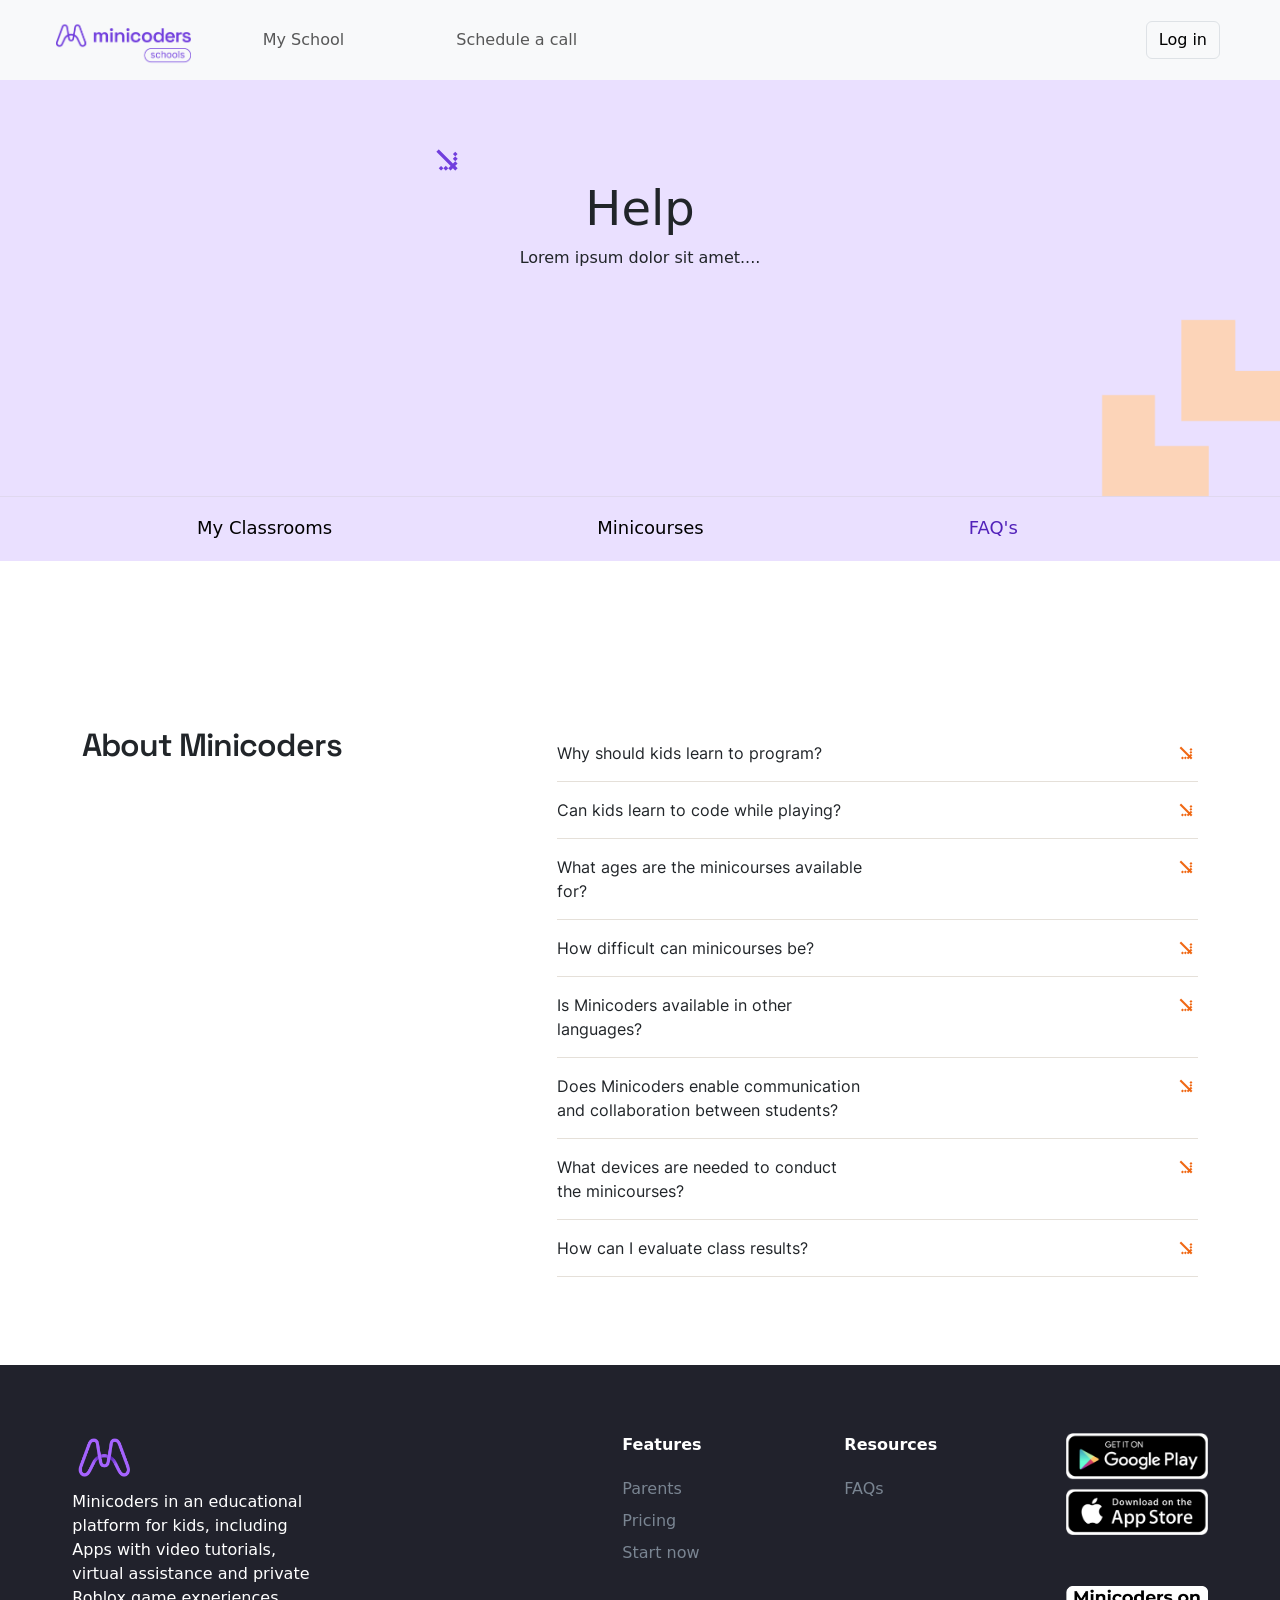
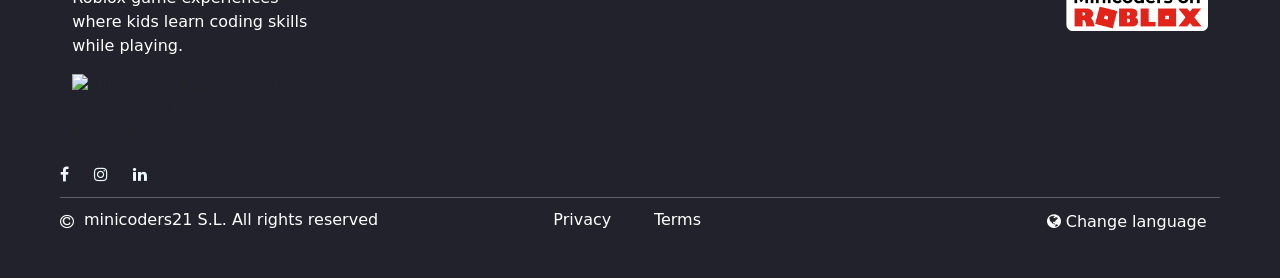
==== index.html @ a2228bc0 "upd" ====
<!DOCTYPE html>


<html lang="en">

<head>

    <meta charset="utf-8">
    <meta http-equiv="X-UA-Compatible" content="IE=edge">
    <meta name="viewport" content="width=device-width, initial-scale=1, shrink-to-fit=no">
    <meta name="description" content="">
    <meta name="author" content="">

    <title>Minicoders</title>
    <link rel="icon" type="image/x-icon" href="../static/img/favicon.ico">

    <link href="https://cdn.jsdelivr.net/npm/bootstrap@5.1.3/dist/css/bootstrap.min.css" rel="stylesheet"
          integrity="sha384-1BmE4kWBq78iYhFldvKuhfTAU6auU8tT94WrHftjDbrCEXSU1oBoqyl2QvZ6jIW3" crossorigin="anonymous">
    <script src="https://cdn.jsdelivr.net/npm/bootstrap@5.1.3/dist/js/bootstrap.bundle.min.js"
            integrity="sha384-ka7Sk0Gln4gmtz2MlQnikT1wXgYsOg+OMhuP+IlRH9sENBO0LRn5q+8nbTov4+1p"
            crossorigin="anonymous"></script>
    <script src="https://ajax.googleapis.com/ajax/libs/jquery/3.6.0/jquery.min.js"></script>
    <script src="https://unpkg.com/htmx.org@1.5.0"></script>
    <script src="https://ajax.googleapis.com/ajax/libs/jquery/1.11.1/jquery.min.js"></script>
    <script src="https://js.stripe.com/v3/"></script>

    <link rel="stylesheet" type="text/css" href="static/basee.css">
    <link rel="stylesheet" type="text/css" href="static/homee.css">


    <link rel="preconnect" href="https://fonts.googleapis.com">
    <link rel="preconnect" href="https://fonts.gstatic.com" crossorigin>
    <link href="https://fonts.googleapis.com/css2?family=Inter&display=swap" rel="stylesheet">

    <link rel="preconnect" href="https://fonts.googleapis.com">
    <link rel="preconnect" href="https://fonts.gstatic.com" crossorigin>
    <link href="https://fonts.googleapis.com/css2?family=Space+Grotesk:wght@300;500;600&display=swap" rel="stylesheet">

    <script type="text/javascript" src="../static/js/global_scripts.js"></script>

    <script async src="https://www.googletagmanager.com/gtag/js?id=AW-10904711824"></script>
    <script> window.dataLayer = window.dataLayer || [];

    function gtag() {
        dataLayer.push(arguments);
    }

    gtag('js', new Date());
    gtag('config', 'AW-10904711824');
    </script>
    <script> gtag('event', 'conversion', {'send_to': 'AW-10904711824/--M0CNumv8wDEJDl4s8o'}); </script>

    <!--Start of Tawk.to Script-->
    <script type="text/javascript">
        var Tawk_API = Tawk_API || {}, Tawk_LoadStart = new Date();
        (function () {
            var s1 = document.createElement("script"), s0 = document.getElementsByTagName("script")[0];
            s1.async = true;
            s1.src = 'https://embed.tawk.to/63764049daff0e1306d7eed8/1gi2um8gs';
            s1.charset = 'UTF-8';
            s1.setAttribute('crossorigin', '*');
            s0.parentNode.insertBefore(s1, s0);
        })();
    </script>
    <!--End of Tawk.to Script-->

</head>

<body>
<script>
    function setCookie(value) {
        document.cookie = "language=" + value;
        location.reload();
    }
</script>


<nav class="navbar navbar-expand-lg navbar-light bg-light">

    <div class="container-fluid">
        <a class="navbar-brand d-flex logo-header" href="/">
            <img class="minicoders-img-responsive" src="../static/img/Isotype_hr.png"
                 style="max-width:142px;max-height:54px">
        </a>

        <button class="navbar-toggler" type="button" data-bs-toggle="collapse" data-bs-target="#navbarSupportedContent"
                aria-controls="navbarSupportedContent" aria-expanded="false" aria-label="Toggle navigation"
                onclick="setWrapper(this)">
            <span class="navbar-toggler-icon"></span>
        </button>
        <div class="collapse  navbar-collapse justify-content-between" id="navbarSupportedContent">
            <ul class="navbar-nav mr-auto ">
                <li class="nav-item mx-sm-5 active">
                    <a class="nav-link" href="/parental">My School</a>
                </li>
                <li class="nav-item mx-sm-5">
                    <a class="nav-link" href="mailto:info@minicoders.com">Schedule a call</a>
                </li>
            </ul>
            <div class="my-2 my-lg-0 justify-content-center align-items-center header-right">

                <button class="btn btn-light border mx-sm-5 mr-5" type="submit">
                    <a href="/logout" style="color: black">Log in</a>
                </button>


            </div>
        </div>
    </div>
</nav>

<div class="wrapper">
    <section class="banner">
        <div class="offset-md-4 col-md-8 col text-md-start text-center">
            <img class="minicoders-img-responsive" src="../static/img/arrow-right-down.png"
                 style="max-width:40px;max-height:40px"/>
        </div>

        <h1 class="title">Help</h1>
        <p>Lorem ipsum dolor sit amet....</p>
        <div class="blocks_header_minicourses">
            <img class="minicoders-img-responsive" src="../static/img/faqs-header-bg.png"
                 style="max-width:180px;max-height:180px"/>
        </div>
    </section>
</div>
<hr class="banner_hr" style="color: rgb(191, 190, 190);">
<div class="wrappper">
    <div class="banner-bottom_minicourses">
        <ul class="navig">
            <li class="Classrooms"><a href="" style="color: black">My Classrooms</a></li>
            <li><a href="" style="color: black">Minicourses</a></li>
            <li><a href="" style="color:#5221BA;">FAQ's</a></li>
        </ul>
    </div>
</div>

<div class="background-light1">
    <div class="container" style="padding-top: 88px;">
        <div class="row faq-category">
            <div class="col-12 col-md-5 d-flex justify-content-start">
                <p class="headlineS">
                    About Minicoders
                </p>
            </div>
            <div class="col-12 col-md-7">
                <div class="question-container">
                    <div class="question row justify-content-between accordion cursor-pointer">
                        <div class="col bodyL">
                            Why should kids learn to program?
                        </div>
                        <div class="col d-flex justify-content-end">
                            <img id="accordion-arrow-down" src="/static/img/orange-arrow-right-down.png">
                            <img id="accordion-arrow-up" src="/static/img/orange-arrow-left-up.png">
                        </div>
                    </div>
                    <div class="answer bodyL content3 panel">
                        Coding is one of the easiest ways for students to enhance their problem-solving skills, as well as develop the ability to bounce back after failure.
                    </div>
                </div>
                <div class="question-container">
                    <div class="question row justify-content-between accordion cursor-pointer">
                        <div class="col bodyL">
                            Can kids learn to code while playing?
                        </div>
                        <div class="col d-flex justify-content-end">
                            <img id="accordion-arrow-down" src="/static/img/orange-arrow-right-down.png">
                            <img id="accordion-arrow-up" src="/static/img/orange-arrow-left-up.png">
                        </div>
                    </div>
                    <div class="answer bodyL content3 panel">
                        Of course, do you know the Montessori System? the famous play-based teaching technique that uses play as a learning vehicle. Similarly, we use the Digital Metaverse environment to teach students the basics of coding and programming while having fun with an adventure game inside Minicoders.
                    </div>
                </div>
                <div class="question-container">
                    <div class="question row justify-content-between accordion cursor-pointer">
                        <div class="col bodyL">
                            What ages are the minicourses available for?
                        </div>
                        <div class="col d-flex justify-content-end">
                            <img id="accordion-arrow-down" src="/static/img/orange-arrow-right-down.png">
                            <img id="accordion-arrow-up" src="/static/img/orange-arrow-left-up.png">
                        </div>
                    </div>
                    <div class="answer bodyL content3 panel">
                        Our experiences are designed to cover elementary school levels (from 6 to 12 years old).

                    </div>
                </div>
                <div class="question-container">
                    <div class="question row justify-content-between accordion cursor-pointer">
                        <div class="col bodyL">
                            How difficult can minicourses be?
                        </div>
                        <div class="col d-flex justify-content-end">
                            <img id="accordion-arrow-down" src="/static/img/orange-arrow-right-down.png">
                            <img id="accordion-arrow-up" src="/static/img/orange-arrow-left-up.png">
                        </div>
                    </div>
                    <div class="answer bodyL content3 panel">
                        All of our content is adapted to elementary school levels following CSTA's standards. Each minicourse indicates the appropriate age to complete the course. In addition, our minicourse contains introductory videos to the experiences and concepts to help the student successfully complete the challenges.
                    </div>
                </div>
                <div class="question-container">
                    <div class="question row justify-content-between accordion cursor-pointer">
                        <div class="col bodyL">
                            Is Minicoders available in other languages?
                        </div>
                        <div class="col d-flex justify-content-end">
                            <img id="accordion-arrow-down" src="/static/img/orange-arrow-right-down.png">
                            <img id="accordion-arrow-up" src="/static/img/orange-arrow-left-up.png">
                        </div>
                    </div>
                    <div class="answer bodyL content3 panel">
                        Yes, you can access Minicoders in English, Spanish, Portuguese and Italian. We are currently working in Catalan, Basque and Arabic.
                    </div>
                </div>
                <div class="question-container">
                    <div class="question row justify-content-between accordion cursor-pointer">
                        <div class="col bodyL">
                            Does Minicoders enable communication and collaboration between students?
                        </div>
                        <div class="col d-flex justify-content-end">
                            <img id="accordion-arrow-down" src="/static/img/orange-arrow-right-down.png">
                            <img id="accordion-arrow-up" src="/static/img/orange-arrow-left-up.png">
                        </div>
                    </div>
                    <div class="answer bodyL content3 panel">
                        Yes, our experiences are based on the metaverse, so that students can communicate and collaborate with each other within the same class.
                    </div>
                </div>
                <div class="question-container">
                    <div class="question row justify-content-between accordion cursor-pointer">
                        <div class="col bodyL">
                            What devices are needed to conduct the minicourses?
                        </div>
                        <div class="col d-flex justify-content-end">
                            <img id="accordion-arrow-down" src="/static/img/orange-arrow-right-down.png">
                            <img id="accordion-arrow-up" src="/static/img/orange-arrow-left-up.png">
                        </div>
                    </div>
                    <div class="answer bodyL content3 panel">
                        Minicourses can be taught on Windows, Android Tablet, iPad and Chromebook devices.
                    </div>
                </div>
                <div class="question-container">
                    <div class="question row justify-content-between accordion cursor-pointer">
                        <div class="col bodyL">
                            How can I evaluate class results?
                        </div>
                        <div class="col d-flex justify-content-end">
                            <img id="accordion-arrow-down" src="/static/img/orange-arrow-right-down.png">
                            <img id="accordion-arrow-up" src="/static/img/orange-arrow-left-up.png">
                        </div>
                    </div>
                    <div class="answer bodyL content3 panel">
                        Minicoders offers an automated, real-time, 100% anonymous assessment and tracking portal. During the class, while the students are performing the exercises, the teacher can access a results dashboard and check the progress of each student.
                    </div>
                </div>
            </div>
        </div>
       <!-- <div class="row faq-category">
            <div class="col-12 col-md-5 d-flex justify-content-start">
                <p class="headlineS">
                    About suscriptions
                </p>
            </div>
            <div class="col-12 col-md-7">
                <div class="question-container">
                    <div class="question row justify-content-between accordion cursor-pointer">
                        <div class="col bodyL">
                            How do I link my Parental Area at minicoders.com with Roblox game experiences?
                        </div>
                        <div class="col d-flex justify-content-end">
                            <img id="accordion-arrow-down" src="/static/img/orange-arrow-right-down.png">
                            <img id="accordion-arrow-up" src="/static/img/orange-arrow-left-up.png">
                        </div>
                    </div>
                    <div class="answer bodyL content3 panel">
                        In order to access our game experiences, you must first enter your children’s Roblox ID in
                        your parental area at minicoders.com. After entering the children RobloxID please request
                        access to our private Roblox group: <a style="color:#0d6efd;text-decoration: underline;"
                                                               href="https://www.roblox.com/groups/12929013/minicoders21">https://www.roblox.com/groups/12929013/minicoders21</a>
                        <br>
                        Once your request to the private group is accepted (mind it can take up to 8h) all our
                        educational Roblox experiences will be open to play by your Roblox ID. Our experiences have
                        a “Minicoders Parental Area” button to link with your parental area at minicoders.com. Link
                        happens when you enter the minicoders code you will find in your Parental Area. Once this is
                        done, you will be able to follow all of your children achievements!
                    </div>
                </div>
                <div class="question-container">
                    <div class="question row justify-content-between accordion cursor-pointer">
                        <div class="col bodyL">
                            How do I purchase a subscription?
                        </div>
                        <div class="col d-flex justify-content-end">
                            <img id="accordion-arrow-down" src="/static/img/orange-arrow-right-down.png">
                            <img id="accordion-arrow-up" src="/static/img/orange-arrow-left-up.png">
                        </div>
                    </div>
                    <div class="answer bodyL content3 panel">
                        In order to purchase a subscription just have to click on any “Start now” or “Subscribe”
                        button, choose the plan that fits you best and follow the instructions. You can upgrade or
                        cancel at any moment.
                    </div>
                </div>
                <div class="question-container">
                    <div class="question row justify-content-between accordion cursor-pointer">
                        <div class="col bodyL">
                            How many children may I register per account?
                        </div>
                        <div class="col d-flex justify-content-end">
                            <img id="accordion-arrow-down" src="/static/img/orange-arrow-right-down.png">
                            <img id="accordion-arrow-up" src="/static/img/orange-arrow-left-up.png">
                        </div>
                    </div>
                    <div class="answer bodyL content3 panel">
                        Up to 3 kids per account. Extending the Parental Area to 2 or 3 kids is just +20%
                    </div>
                </div>
                <div class="question-container">
                    <div class="question row justify-content-between accordion cursor-pointer">
                        <div class="col bodyL">
                            How often will I be billed?
                        </div>
                        <div class="col d-flex justify-content-end">
                            <img id="accordion-arrow-down" src="/static/img/orange-arrow-right-down.png">
                            <img id="accordion-arrow-up" src="/static/img/orange-arrow-left-up.png">
                        </div>
                    </div>
                    <div class="answer bodyL content3 panel">
                        That depends on the subscription plan you choose. It could be every three months or yearly.
                        We also offer a lifetime subscription, which means only one payment for unlimited lifetime
                        access.
                    </div>
                </div>
                <div class="question-container">
                    <div class="question row justify-content-between accordion cursor-pointer">
                        <div class="col bodyL">
                            How do I cancel my subscription?
                        </div>
                        <div class="col d-flex justify-content-end">
                            <img id="accordion-arrow-down" src="/static/img/orange-arrow-right-down.png">
                            <img id="accordion-arrow-up" src="/static/img/orange-arrow-left-up.png">
                        </div>
                    </div>
                    <div class="answer bodyL content3 panel">
                        To cancel your subscription you just have to access your profile preferences / subscription
                        / cancel, and follow the instructions
                    </div>
                </div>
                <div class="question-container">
                    <div class="question row justify-content-between accordion cursor-pointer">
                        <div class="col bodyL">
                            Do you have a satisfaction guarantee?
                        </div>
                        <div class="col d-flex justify-content-end">
                            <img id="accordion-arrow-down" src="/static/img/orange-arrow-right-down.png">
                            <img id="accordion-arrow-up" src="/static/img/orange-arrow-left-up.png">
                        </div>
                    </div>
                    <div class="answer bodyL content3 panel">
                        Yes we do! We’d love for you to continue your learning journey with us, but if you believe
                        our platform is not a great fit for your little one, we offer a 30 day money-back guarantee.
                        In order to make use of it, please contact us at client-support@minicoders.com
                    </div>
                </div>
            </div>
        </div> -->
        <!-- <div class="row faq-category">
            <div class="col-12 col-md-5 d-flex justify-content-start">
                <p class="headlineS">
                    About Gift & Referrals
                </p>
            </div>
            <div class="col-12 col-md-7">
                <div class="question-container">
                    <div class="question row justify-content-between accordion cursor-pointer">
                        <div class="col bodyL">
                            How can I get a free Minicoders Premium subscription for 1 month?
                        </div>
                        <div class="col d-flex justify-content-end">
                            <img id="accordion-arrow-down" src="/static/img/orange-arrow-right-down.png">
                            <img id="accordion-arrow-up" src="/static/img/orange-arrow-left-up.png">
                        </div>
                    </div>
                    <div class="answer bodyL content3 panel">
                        (COMING SOON!) You can get a free subscription for 1 month by participating in our Referral Program (Member get Member). Share your referral code with all your friends and get free subscription months.
                    </div>
                </div>
                <div class="question-container">
                    <div class="question row justify-content-between accordion cursor-pointer">
                        <div class="col bodyL">
                            Is the gift subscription auto-renewing?
                        </div>
                        <div class="col d-flex justify-content-end">
                            <img id="accordion-arrow-down" src="/static/img/orange-arrow-right-down.png">
                            <img id="accordion-arrow-up" src="/static/img/orange-arrow-left-up.png">
                        </div>
                    </div>
                    <div class="answer bodyL content3 panel">
                        No. The gift subscription it’s only valid for the time that’s indicated on the gift code.
                    </div>
                </div>
            </div>
        </div> -->
      <!--<div class="row faq-category">
            <div class="col-12 col-md-5 d-flex justify-content-start">
                <p class="headlineS">
                    About Technical Questions & Security
                </p>
            </div>
            <div class="col-12 col-md-7">
                <div class="question-container">
                    <div class="question row justify-content-between accordion cursor-pointer">
                        <div class="col bodyL">
                            What does Minicoders do to protect safety and privacy?
                        </div>
                        <div class="col d-flex justify-content-end">
                            <img id="accordion-arrow-down" src="/static/img/orange-arrow-right-down.png">
                            <img id="accordion-arrow-up" src="/static/img/orange-arrow-left-up.png">
                        </div>
                    </div>
                    <div class="answer bodyL content3 panel">
                        Roblox is COPPA and FTC approved, meaning it is a company that cares a lot about child
                        safety across all of their experiences. We could not find a better metaverse platform where
                        to locate our play-to-learn experiences made for kids.
                    </div>
                </div>
                <div class="question-container">
                    <div class="question row justify-content-between accordion cursor-pointer">
                        <div class="col bodyL">
                            Does Minicoders collect any private data on my child?
                        </div>
                        <div class="col d-flex justify-content-end">
                            <img id="accordion-arrow-down" src="/static/img/orange-arrow-right-down.png">
                            <img id="accordion-arrow-up" src="/static/img/orange-arrow-left-up.png">
                        </div>
                    </div>
                    <div class="answer bodyL content3 panel">
                        Minicoders collects no personal information about the players except for their nicknames,
                        avatars, and learning progress on Roblox. You can read more about our Privacy Policy here.
                    </div>
                </div>
                <div class="question-container">
                    <div class="question row justify-content-between accordion cursor-pointer">
                        <div class="col bodyL">
                            Does Minicoders allow any communication between players?
                        </div>
                        <div class="col d-flex justify-content-end">
                            <img id="accordion-arrow-down" src="/static/img/orange-arrow-right-down.png">
                            <img id="accordion-arrow-up" src="/static/img/orange-arrow-left-up.png">
                        </div>
                    </div>
                    <div class="answer bodyL content3 panel">
                        Communication among players cannot happen in the Minicoders Kids Apps. In our game
                        experiences in Roblox, communication can happen under the Roblox Privacy policy.
                    </div>
                </div>
                <div class="question-container">
                    <div class="question row justify-content-between accordion cursor-pointer">
                        <div class="col bodyL">
                            Does the app work on a tablet?
                        </div>
                        <div class="col d-flex justify-content-end">
                            <img id="accordion-arrow-down" src="/static/img/orange-arrow-right-down.png">
                            <img id="accordion-arrow-up" src="/static/img/orange-arrow-left-up.png">
                        </div>
                    </div>
                    <div class="answer bodyL content3 panel">
                        Yes, our Minicoders Kids apps are available for iOS and Android devices. Roblox clients are
                        also available for iOS and Android devices, as well as Windows PCs and Macs.
                    </div>
                </div>
            </div>
        </div> -->
    </div>
</div>

<script>
    var acc = document.getElementsByClassName("accordion");
    var i;

    for (i = 0; i < acc.length; i++) {
        acc[i].addEventListener("click", function () {
            this.classList.toggle("active");
            var panel = this.nextElementSibling;
            if (panel.style.display === "block") {
                panel.style.display = "none";
            } else {
                panel.style.display = "block";
            }
        });
    }
</script>
</div>




<link rel="stylesheet" href="https://cdnjs.cloudflare.com/ajax/libs/font-awesome/4.7.0/css/font-awesome.min.css">


<link rel="stylesheet" type="text/css" href="../static/footer.css">

<footer class="main_footer">
    <div class="row content-footer">
        <div class="col-md-5 col-12 footer-logo">
            <div>
                <img class="minicoders-img-responsive" src="/static/img/minicoders-logo-footer.png"
                     style="max-width:65px;max-height:65px">
                <p class="text-white">
                    Minicoders in an educational platform for kids, including Apps with video tutorials, virtual
                    assistance and private Roblox game experiences where kids learn coding skills while playing.
                </p>
                <a href="https://www.kidsafeseal.com/certifiedproducts/minicoders.html" target="_blank">
                    <img border="0" width="220"
                         alt="Minicoders Kids (web and mobile) is listed by the kidSAFE Seal Program."
                         src="https://www.kidsafeseal.com/sealimage/1500213334672566198/minicoders_extralarge_whitetm.png">
                </a>
            </div>
        </div>
        <div class="col-md-2 col-sm-4 col-6">
            <ul class="footer_list">
                <li class="text-white margin-b-20px"><strong>Features</strong></li>
                <li><a href="/parental">Parents</a></li>
                <li><a href="/plans">Pricing</a></li>
                <li><a href="/register">Start now</a></li>
            </ul>
        </div>
        <div class="col-md-2 col-sm-4 col-6">
            <ul class="footer_list">
                <li class="text-white margin-b-20px"><strong>Resources</strong></li>
                <li><a href="/faqs">FAQs</a></li>
                <!-- <li><a href="#">Refer a friend</a></li>
                <li><a href="#">Give a gift</a></li>
                <li><a href="#">Reedem a gift</a></li> -->
            </ul>
        </div>
        <div class="col-md-2 col-sm-4 col-6">
            <ul class="footer_list">
                <li><a href="https://onelink.to/cq5dr4"><img class="max-h-70 max-w-187" width="100%"
                                                             src="/static/img/minicoders-app-google.png"/></a></li>
                <li><a href="https://onelink.to/cq5dr4"><img class="max-h-70 max-w-187" width="100%"
                                                             src="/static/img/minicoders-app-ios.png"/></a></li>
                <li><a href="https://www.roblox.com/groups/12929013/minicoders21#!/about"><img
                        class="footer-img-logo-centred max-h-70 max-w-187" style="margin-top: 30%;"
                        src="/static/img/minicoders-roblox.png"/></a></li>
                <!-- <li class="text-white margin-b-20px"><strong>Company</strong></li> -->
                <!-- <li>About us</li>
                <li>We are hiring!  </li>
                <li>Blog</li>
                <li>Press</li>
                <li><a href="mailto:info@minicoders.com">Contact us</a></li> -->
            </ul>
        </div>
    </div>
    <div id="icons_styles">
        <a href="https://www.facebook.com/minicoders21" target="_blank" class="fa fa-facebook"></a>
        <a href="https://www.instagram.com/minicoders.21/" target="_blank" class="fa fa-instagram"></a>
        <a href="https://www.linkedin.com/company/minicoders" target="_blank" class="fa fa-linkedin"></a>
    </div>
    <div id="separator-line"></div>
    <div class="d-flex flex-row justify-content-between row">
        <div class="col-md-5 d-flex flex-row flex-wrap text-white" id="footer_copyright">
            <i class="fa fa-copyright" aria-hidden="true"></i>
            <p>minicoders21 S.L. All rights reserved</p>
        </div>
        <div class="col-md-5 text-white">
            <a href="/privacy" style="margin-right: 8%;">Privacy</a>
            <a href="/terms">Terms</a>
        </div>
        <div class="col-md-2 text-white">
            <a class="list-item button" style="list-style: none; cursor:pointer;" data-bs-toggle="collapse"
               href="#collapseLanguages" role="button" aria-expanded="false" aria-controls="collapseLanguages">
                <i class="fa fa-globe" aria-hidden="true"></i> Change language
            </a>
            <div class="collapse" id="collapseLanguages">
                <ul class="text-white">
                    <li class="list-item button" style="list-style: none; cursor:pointer;" onclick="setCookie('en')"><i
                            class="fa fa-globe" aria-hidden="true"></i> English
                    </li>
                    <li class="list-item button" style="list-style: none; cursor: pointer;" onclick="setCookie('es')"><i
                            class="fa fa-globe" aria-hidden="true"></i> Español
                    </li>
                    <li class="list-item button" style="list-style: none; cursor: pointer;" onclick="setCookie('pt')"><i
                            class="fa fa-globe" aria-hidden="true"></i> Portuguese
                    </li>
                    <li class="list-item button" style="list-style: none; cursor: pointer;" onclick="setCookie('it')"><i
                            class="fa fa-globe" aria-hidden="true"></i> Italiano
                    </li>
                </ul>
            </div>
        </div>
    </div>

</footer>
<script>
    function setWrapper(navbarExpanded) {
        expanded = navbarExpanded.getAttribute('aria-expanded');
        if (expanded == "true") {
            if (document.getElementById('mainWrapper')) {
                document.getElementById('mainWrapper').setAttribute("style", "margin-top:0px");

            }
        } else {
            if (document.getElementById('mainWrapper')) {
                document.getElementById('mainWrapper').setAttribute("style", "margin-top:-74px");
            }
        }
    }
</script>

<script>
    document.body.addEventListener('htmx:configRequest', (event) => {
        event.detail.headers['X-CSRFToken'] = 'fM4U9lvAkKSC826f46CaM9jPbuPEOhZGOje8nCHpfgnAaTSahqyZqv43IxSqqptF';
    })
</script>
<script type="module">
    // Import the functions you need from the SDKs you need
    import {initializeApp} from "https://www.gstatic.com/firebasejs/9.8.4/firebase-app.js";
    import {getAnalytics} from "https://www.gstatic.com/firebasejs/9.8.4/firebase-analytics.js";
    // TODO: Add SDKs for Firebase products that you want to use
    // https://firebase.google.com/docs/web/setup#available-libraries

    // Your web app's Firebase configuration
    // For Firebase JS SDK v7.20.0 and later, measurementId is optional
    const firebaseConfig = {
        apiKey: "AIzaSyC9itB2out6-d5pdVfy38b-G9qnwXZ4Gls",
        authDomain: "minicoders-cbef5.firebaseapp.com",
        projectId: "minicoders-cbef5",
        storageBucket: "minicoders-cbef5.appspot.com",
        messagingSenderId: "178970252379",
        appId: "1:178970252379:web:caa50c6b46b1c71ebe9b7e",
        measurementId: "G-R32YNPP935"
    };

    // Initialize Firebase
    const app = initializeApp(firebaseConfig);
    const analytics = getAnalytics(app);
</script>


<script type="text/javascript"> _linkedin_partner_id = "4124946";
window._linkedin_data_partner_ids = window._linkedin_data_partner_ids || [];
window._linkedin_data_partner_ids.push(_linkedin_partner_id); </script>
<script type="text/javascript"> (function (l) {
    if (!l) {
        window.lintrk = function (a, b) {
            window.lintrk.q.push([a, b])
        };
        window.lintrk.q = []
    }
    var s = document.getElementsByTagName("script")[0];
    var b = document.createElement("script");
    b.type = "text/javascript";
    b.async = true;
    b.src = "https://snap.licdn.com/li.lms-analytics/insight.min.js";
    s.parentNode.insertBefore(b, s);
})(window.lintrk); </script>
<noscript><img height="1" width="1" style="display:none;" alt=""
               src="https://px.ads.linkedin.com/collect/?pid=4124946&fmt=gif"/></noscript>

<script>
    !function (f, b, e, v, n, t, s) {
        if (f.fbq) return;
        n = f.fbq = function () {
            n.callMethod ?
                n.callMethod.apply(n, arguments) : n.queue.push(arguments)
        };
        if (!f._fbq) f._fbq = n;
        n.push = n;
        n.loaded = !0;
        n.version = '2.0';
        n.queue = [];
        t = b.createElement(e);
        t.async = !0;
        t.src = v;
        s = b.getElementsByTagName(e)[0];
        s.parentNode.insertBefore(t, s)
    }(window, document, 'script',
        'https://connect.facebook.net/en_US/fbevents.js%27);
    fbq('init', '455327475996393');
    fbq('track', 'PageView');
</script>
<noscript><img height="1" width="1" style="display:none"
               src="https://www.facebook.com/tr?id=455327475996393&ev=PageView&noscript=1"
/></noscript>

<!--Master Tag add just before the closing </body> tag-->
<script src="https://www.dwin1.com/31728.js" type="text/javascript" defer="defer"></script>
<script src="https://www.dwin1.com/33007.js" type="text/javascript" defer="defer"></script>
<script src="https://www.dwin1.com/35163.js" type="text/javascript" defer="defer"></script>


</body>

</html>
---- static/basee.css ----
/* For mobile phones: 
[class*="col-"] {
   width: 100%;
 }
 
 @media only screen and (min-width: 768px) {
   /* For desktop:
   .col-1 {width: 8.33%;}
   .col-2 {width: 16.66%;}
   .col-3 {width: 25%;}
   .col-4 {width: 33.33%;}
   .col-5 {width: 41.66%;}
   .col-6 {width: 50%;}
   .col-7 {width: 58.33%;}
   .col-8 {width: 66.66%;}
   .col-9 {width: 75%;}
   .col-10 {width: 83.33%;}
   .col-11 {width: 91.66%;}
   .col-12 {width: 100%;}
 }
 */

 /* fonts */


@font-face {
   font-family: 'Inter';
   src: local('Abc'),
        url('../static/fonts/Inter-Regular.ttf') format("truetype");
   font-weight: normal;
   font-style: normal;
 }
 @font-face {
   font-family: 'Inter';
   src: local('Abc'),
        url('../static/fonts/Inter-SemiBold.ttf') format("truetype");
   font-weight: 600;
   font-style: normal;
 }

 @font-face {
   font-family: 'Space Grotesk';
   src: local('Abc'),
        url('../static/fonts/SpaceGrotesk-Regular.ttf') format("truetype");
   font-weight: normal;
   font-style: normal;
 }
 @font-face {
   font-family: 'Space Grotesk';
   src: local('Abc'),
        url('../static/fonts/SpaceGrotesk-SemiBold.ttf') format("truetype");
   font-weight: 600;
   font-style: normal;
 }

/* Font Styles */
.headlineXS {
   font-family: 'Space Grotesk';
   font-style: normal;
   font-weight: 600;
   font-size: 28px;
   line-height: 32px;
   letter-spacing: -0.03em;
}
.headlineL {
   font-family: 'Space Grotesk';
   font-style: normal;
   font-weight: 600;
   font-size: 48px;
   line-height: 56px;
   /* or 117% */
   text-align: center;
   letter-spacing: -0.03em;
}
.headlineM {
   font-family: 'Space Grotesk';
   font-style: normal;
   font-size: 40px;
   font-weight: 600;
   line-height: 48px;
   letter-spacing: -0.03em;
   text-align: center;

}
.headlineS {
   font-family: 'Space Grotesk';
   font-style: normal;
   font-weight: 600;
   font-size: 32px;
   line-height: 40px;
   text-align: center;
   letter-spacing: -0.03em;
}

.bodyL {
   font-family: 'Inter';
   font-style: normal;
   font-weight: 400;
   font-size: 16px;
   line-height: 24px;
   /* or 150% */
   /* text-align: center; */
}

.bodyM {
   font-family: 'Inter';
   font-style: normal;
   font-weight: 400;
   font-size: 14px;
   line-height: 20px;
}

.highlightL {
   font-family: 'Inter';
   font-style: normal;
   font-weight: 600;
   font-size: 16px;
   line-height: 24px;
   /* identical to box height, or 150% */
   /* text-align: center; */
}
.buttonL {
   font-family: 'Inter';
   font-style: normal;
   font-weight: 600;
   font-size: 16px;
   line-height: 24px;
   /* identical to box height, or 150% */
   text-align: center;
}
.bodyL-bold {
   font-family: 'Inter';
   font-style: normal;
   font-weight: 600;
   font-size: 16px;
   line-height: 24px;
   /* identical to box height, or 150% */
}

.content1{ color: #21222D; }
.content2{ color: #363D3F; }
.content3{ color: #8A9193; }
.orange40{ color: #F06814; }

.background-light1 { background: #FFFFFF; }
.background-light2 { background: #EAE0FF; }

.cursor-pointer { cursor: pointer; }

body{
   background: #FFFFFF;
}

.mb-200{ margin-bottom: 200px; }
.pt-90 { padding-top: 90px }
.mt-90 { margin-top: 90px }
.pt-40 { padding-top: 40px }
.mt-40 { margin-top: 40px }
.h-600 { height: 600px;}
.pt-5p { padding-top: 5%; }
.pt-10p { padding-top: 10%; }
.pl-20 { padding-left: 20px }
.pt-55p { padding-top: 55% }
.w-18p{ width: 18%; }
.h-65p{ height: 65%; }
.max-w-80{ max-width: 80px;}
.max-h-80{ max-height: 80px;}
.max-h-70{ max-height: 70px;}
.max-w-187{ max-width: 187px;}
.max-w-60{ max-width: 60px;}
.max-h-60{ max-height: 60px;}
.min-height-120{min-height: 120px;}

@media (min-width: 1600px){
   .mx-xxxl-10{
      margin-left: 10%;
      margin-right: 10%;
   }
}
@media (min-width: 1400px){
   .width-95{
      width: 95%;
   }
}
@media (max-width: 400px){
   .pr-pxs-0{
      padding-right: 0;
   }
}

.minicoders-img-responsive {
   width: 100%;
   height: auto;
 }

.button-relative {
   position: relative;
   text-align: center;
}
.button-centered {
    position: absolute;
    top: 50%;
    left: 50%;
    transform: translate(-50%, -50%);
}

.accent-dark {
   background: #F06814;
   box-shadow: inset 3px -3px 0px 1px #CE5002;
   border-radius: 8px;
}
.surface-light {
   background: #FFFFFF;
   box-shadow: inset 3px -3px 0px 1px #E5E0D9;
   border-radius: 8px;
}

.button-middle {
   padding: 16px 33px;
}
.button-long {
   padding: 16px 130px;
}

.d-flex{
   display: flex;
}

.fs-15{font-size: 15px!important;}
.fs-12{font-size: 12px!important;}


/* Header */

   .logo-header {
      margin-left: 44px;
   }

   .login-text {
      margin-right: 44px;
   }
   .header-right {
      display: flex;
   }

   @media (max-width: 767px){
      .logo-header {
         margin-left: 25px;
      }
      .login-text {
         margin-right: 0;
      }
      .header-right {
         display: grid;
      }
      .bg-home-main {
         background-image: url('/static/img/home_boy.png');
         background-position: left bottom;
         background-repeat: no-repeat;
      }
   }

/* HOME */
@media (min-width: 768px){
   .bg-home-main {
      background-image: url('/static/img/home_boy.png'), url('/static/img/home_girl.png');
      background-position: left bottom, right top;
      background-repeat: no-repeat, no-repeat;
   }
}
.bg-home-aboutus {
   background-image: url('/static/img/bg-aboutus.png');
    background-repeat: no-repeat;
    background-position: center top;
    background-size: 100% auto;
}
.bg-home-code {
   background-image: url('/static/img/background_code.png');
   background-position: center top;
   background-repeat: no-repeat;
   min-height: 294px;
}
.bg-home-testimonial {
   padding-top: 230px;
   background-image: url('/static/img/bg-testimonials.png');
}

.wrapper {
   position: relative;
   overflow-x: hidden;
}

/* PARENTAL */
.bg-parental-main {
   background-image: url('/static/img/bg-parental-shapes.png');
   background-repeat: no-repeat;
   background-position: right top;
   /* background-size: 100% auto; */
}

 /* Login, register, minicoders, user_plans */
.z-index-positive {
   z-index: 999;
}

.login-content-margin {
   margin-top: -74px;
}

.login-bg {
   background-size: cover;
   background-position: center;
   min-height: 100vh;
}

a, a:hover, a:focus, a:active {
   text-decoration: none;
   color: inherit;
}

#page_content{
   height: auto;
   min-height: 900px;
}

#psswdRecoverForm {
   display: none;
}

/* login, register */
.form-input {
   position: relative;
   margin-bottom: 16px;
}

.form-input input {
   width: 100%;
   height: 56px;
   border: 1px solid #E5E0D9;
   border-radius: 8px;
   padding-left: 65px;
   padding-right: 50px;
   background-color: #FAF7F5;
}

.form-input .icon{
	position: absolute;
	left: 4px;
	top: 4px;
	z-index: 1;
}

.form-input .icon-delete{
	position: absolute;
	right: 10px;
	top: 20%;
	z-index: 1;
	cursor: pointer;
}

.form-input input::placeholder {
   color: #8A9193;
}

#login_button, #register_button {
   margin-top: 8px;
}

.google-text{
   position: relative;
   margin-top: auto;
   margin-bottom: auto;
   margin-left: 10px;
   text-align: start;
   width: 100%;
   padding: 10px 10px 10px 10%;
}

#google-button{
   display: flex;
   justify-content: space-between;
   background-color: #FAF7F5;;
   border-left: 4px solid #E5E0D9;
   border-bottom: 4px solid #E5E0D9;
   border-top: none;
   border-right: none;
   border-radius: 10px;
   padding: 1px;
   width: 100%;
   height: 60px;
   margin-bottom: 20px;
   font-size: 14px;
}
@media(min-width: 1450px){
   #google-button{
      font-size: 18px;
   }
}

.button-large {
   width: 100%;
   height: 60px;
   margin-bottom: 20px;
   font-size: 18px;
   background-color: rgb(253, 105, 6);
   color: white;
   border-left: 4px solid rgb(216, 103, 27);
   border-bottom: 4px solid rgb(216, 103, 27);
}
.user_pass{
   background-color: #FAF7F5;
   border-left: 4px solid #dad8d7;
   border-bottom: 4px solid #dad8d7;
}

#back_button{
   background-color: #FAF7F5;
   border-left: 4px solid #dad8d7;
   border-bottom: 4px solid #dad8d7;
}
.next_button{
   background-color: rgb(253, 105, 6);
   color: white;
   border-left: 4px solid rgb(216, 103, 27);
   border-bottom: 4px solid rgb(216, 103, 27);

}
#back_button:hover{color: rgb(104, 102, 102);}
.next_button:hover{color: black;}

.selected-plan{
   background-color: #FEF3EB;
   border: 1px solid #F06814 !important;
}
.minicoders-title-mobile{
   display: none;
}

@media (max-width: 767px) {
   .userplansRow {
      margin-left: 0px;
   }
   .adapt-spacing-mobile{
      padding-top: 10%;
   }
}

@media (min-width: 576px) {
   .jusify-top-sm-10p{
      margin-top: -10%;
   }
}
@media (max-width: 575px) {
   .adapt-spacing-mobile{
      padding-left: 15%;
      padding-top: 20%;
      padding-right: 0;
      padding-bottom: 5%;
   }
   .minicoders-title-mobile{
      display: block;
   }
}

/* Faqs styles */
#faqs_search{
   display: inline-flex;
   width: 100%;
   padding: 10px;
   background-color: white;
   border: 1px solid silver;
   border-radius: 5px;
   color: silver;
   justify-content: space-between;

}
.faqs-search-button{
   width: 5%;
   background-color: transparent;
   border: none;
}
.faqs-search-input{
   width: 93%;
   border: none;
}
.faqs-search-input:focus{
   outline: none;
}
.google-icon{
   margin-right: 10px;
   margin-top: auto;
   margin-bottom: auto;
   margin-left: 5%;
   font-size: 20px;
   padding: 20px 0px 20px 0px;
}

#minicoders-list-plan{
   display: none;
}

/*Plans and services*/
@media (min-width: 1400px) {
   .header-bg-plans-container {
      margin-top: -60px;
      left:50%;
      z-index: -1;
   }

   .header-bg-plans-1{
      background-image: url('/static/img/background-plans1.png');
      width: 100%;
      height: 392px;
      background-repeat: no-repeat;
      position: relative;
      left: -50%;
      top: 0;
      z-index: -1;
   }
   
   .header-bg-plans-2 {
      background-image: url('/static/img/background-plans2.png');
      width: 100%;
      height: 456px;
      background-repeat: no-repeat;
      position: relative;
      left: -50%;
      top: 0px;
      z-index: -1;
   }
}
@media (min-width: 992px) {
   .plan-card:not(:last-of-type) {
      margin-right: 16px;
   }

   .step-plan-card:not(:last-of-type) {
      margin-right: 16px;
   }

   .benefit-right {
      justify-content: start;
   }
   
   .benefit-right {
      justify-content: end;
   }
}

@media (max-width: 991px) {
   .plan-card:not(:first-of-type) {
      margin-top: 16px;
   }

   .benefit-right, .benefit-left {
      justify-content: center;
   }

   .benefit-row .benefit-left{
      margin-bottom: 48px;
   }
}

@media (max-width: 1150px) {
   .step-plan-card:not(:first-of-type) {
      margin-top: 16px;
   }
}

@media (min-width: 1200px) {
   .free-trial-bg {
      background-image: url('/static/img/background_free_trial.png');
      background-position: center top;
      background-size: 100% auto;
   }
}

@media (max-width: 1199px) {
   .free-trial-bg {
      background-color: #EAE0FF;
      border-radius: 8px;
   }
}

.button-plans {
   max-width: 318px;
   height: 56px;
   padding: 4px;
   border: 1px solid #E5E0D9;
   border-radius: 8px;
}

.button-plans .button-plan{
   color: #8A9193;
}

.button-plans .button-plan.active{
   background: #F06814;
   border-radius: 4px;
   color: #FFFFFF;
}

.plan-card {
   border: 1px solid #E5E0D9;
   border-radius: 8px;
   padding: 16px;
}

.step-plan-card {
   border: 1px solid #E5E0D9;
   border-radius: 8px;
   padding: 16px;
}
@media (min-width: 1150px){
   .userplansRow{
      padding-top: 5%;
   }
}

@media (min-width: 768px) and (max-width: 1150px){
  .userplansRow{
      padding-top: 10%;
  }
}

@media (max-width: 768px){
   .userplansRow{
      padding-top: 15%;
   }
}
@media (max-width: 400px){
   .userplansRow{
      padding-top: 20%;
   }
}

@media (min-width: 992px){
   .plan-card {
      flex: 0 0 auto;
      width: 30.33333333%;
   }
}
@media (min-width: 1150px){
   .step-plan-card {
      flex: 0 0 auto;
      width: 30.33333333%;
   }
}

.text-arrow-little{
   width: 15px;
   height: 20px;
   margin-right: 2px;
}

.plan-card .plan-price {
   padding-bottom: 24px;
}

.plan-card .sing-up {
   border: 1px solid #E5E0D9;
   border-radius: 8px;
   margin-bottom: 32px;
   padding-top: 16px;
   padding-bottom: 16px;
}

.plan-card .include_text {
   color: #8A9193;
}

.plan-card .include_text:last-of-type {
   margin-bottom: 26px;
}

.plan-card:last-of-type .include_text:last-of-type {
   margin-bottom: 8px;
}

.plan-card .include {
   margin-bottom: 8pxpx;
}

.step-plan-card .plan-price {
   padding-bottom: 24px;
}

.step-plan-card .sing-up {
   border: 1px solid #E5E0D9;
   border-radius: 8px;
   margin-bottom: 32px;
   padding-top: 16px;
   padding-bottom: 16px;
}

.step-plan-card .include_text {
   color: #8A9193;
}

.step-plan-card .include_text:last-of-type {
   margin-bottom: 26px;
}

.step-plan-card:last-of-type .include_text:last-of-type {
   margin-bottom: 8px;
}

.step-plan-card .include {
   margin-bottom: 8pxpx;
}

.backgorund-negative {
   height: 237px;
   margin-top: -149px;
}

.headlineXS.benefit {
   color: #C6B3FD;
}

.benefit-title {
   padding-top: 16px;
   padding-bottom: 8px;
}

.free-trial-bg {
   padding-top: 64px;
   padding-bottom: 64px;
   background-repeat: no-repeat;
   height: 312px;
   margin-bottom: 176px;
   margin-top: 120px;
}

.button-focus:focus {
   box-shadow: none;
}

#familyPlans {
   display: none;
}

/*FAQs*/
.arrow-header {
   margin-top: 29px;
   margin-bottom: 37px;
}

.faqs-subtitle {
   margin-bottom: 50px;
}

.search-input {
   position: relative;
   margin-top: 23px;
   margin-bottom: 48px;
}

.search-input .searchInput {
   width: 100%;
   height: 56px;
   border: 1px solid #E5E0D9;
   border-radius: 8px;
   padding-left: 65px;
   color: #8A9193;
}

.search-input .icon{
	position: absolute;
	left: 15px;
	top: 4px;
	z-index: 1;
	cursor: pointer;
}

.faq-category {
   padding-bottom: 88px;
}

.faq-category .headlineS {
   text-align: start;
}

.question-container {
   padding-top: 16px;
   padding-bottom: 16px;
   border-bottom: 1px solid #E5E0D9;
}

.answer.panel {
   padding-top: 8px;
   display: none;
}

.accordion #accordion-arrow-down, .accordion #accordion-arrow-up {
   height: 24px;
   width: 24px;
}

.accordion.active #accordion-arrow-up, .accordion #accordion-arrow-down {
   display: block;
}

.accordion.active #accordion-arrow-down, .accordion #accordion-arrow-up {
   display: none;
}

.payment-info-center{
   margin-top: 20%;

}

.plans-md-size{
   max-width: 1500px;
   display: flex;
   justify-content: space-evenly;
}

.payment-message{
   font-family: 'Inter';
   font-style: normal;
   font-weight: 400;
   font-size: 26px;
}

@media (max-width: 991px) {
   .payment-control-buttons {
      display: flex;
      justify-content: center;
   }
}
.plan-title-color{
   color: #5c23d6;
}

.general-plan-info{
   border: 1px solid #E5E0D9;
   border-radius: 8px;
   padding: 16px;
}
@media (max-width: 390px) {
   .img-display-390{
      display: none;
   }
}
.link-style{
   color: #0d6efd;
   text-decoration: underline;
}
.link-style:hover{
   color: #0d6efd;
}
#validate_code_button{
   height: 45px;
   margin-top: 10px;
   margin-bottom: 5px;
}
.title {
    font-size: 48px;
    font-weight: 400;
    display: flex;
    justify-content: center;
}
.minicoders-img-responsive {
    width: 100%;
    height: auto;
}

.blocks_header_minicourses {
    display: flex;
    justify-content: right;
    margin-top:  48px;
}

.blocks_header {
    display: flex;
    justify-content: right;
    margin-top: 70px;
}
.wrappper {
    bottom: 10px;
    top: 130px;
}
.banner-bottom_minicourses {
    font-size: 18px;
    /* padding: 28px 0; */
    position: relative;
    bottom: 1px;
    top: -80px;
    left: 30px;
}
.navig {
    display: flex;
    justify-content: center;
    list-style-type: none;
    padding-left: 0;
}


.navig > li {
    margin-left: 70px;
    margin-right: 195px;
    justify-content: center;
}

.navig > li:hover {
    color: #713EDD;;

}


.banner-bottom .navig {
    font-size: 18px;
    margin: 0px;
}

.banner {
    /*background-image: url("../static/img/Rectangle.png");*/
    background-color: #EAE0FF;
    background-repeat: no-repeat;
    background-position: center center;
    width: auto;
    height: 480.82px;
    background-size: cover;
    padding-top: 60px;
    padding-bottom: 100px;
}

p {
    font-size: 16px;
    font-weight: 400;
    display: flex;
    justify-content: center;
}
.banner_hr {
    position: relative;
    top: -81px;

}
#logo_text {
    display: flex;
    margin-left: -75px;
    margin-top: 38px;
    font-size: 11px;
}


/*Question Faq*/
---- static/homee.css ----
.u-section-1 .u-sheet-1 {
  min-height: 402px;
}

.u-section-1 .u-shape-1 {
  width: 38px;
  height: 38px;
  background-image: none;
  margin: 3px auto 0 255px;
  margin-left: 494px;
}

.u-section-1 .u-shape-2 {
  width: 38px;
  height: 38px;
  background-image: none;
  margin: -39px 170px 0 auto;
  margin-left: 1154px;

}

.u-section-1 .u-shape-3 {
  width: 38px;
  height: 38px;
  background-image: none;
  margin: 0 auto 0 132px;
  margin-left: 354px;
  top: 2px;
}

.u-section-1 .u-shape-4 {
  width: 38px;
  height: 38px;
  background-image: none;
  margin: -37px auto 0 217px;
  margin-left: 456px;
}

.u-section-1 .u-shape-5 {
  width: 38px;
  height: 38px;
  background-image: none;
  margin: -39px 132px 0 auto;
  margin-left: 1192px;
}

.u-section-1 .u-shape-6 {
  width: 38px;
  height: 38px;
  background-image: none;
  margin: 74px 132px 0 auto;
  margin-left: 1190px;
}

.u-section-1 .u-group-1 {
  width: 800px;
  min-height: 151px;
  background-image: none;
  margin: -111px auto 0;
}

.u-section-1 .u-container-layout-1 {
  padding: 30px 0;
}

.u-section-1 .u-shape-7 {
  width: 405px;
  height: 48px;
  background-image: none;
  margin: 22px 39px 0 auto;
}

.u-section-1 .u-icon-1 {
  width: 18px;
  height: 18px;
  margin: -33px auto 0 373px;
  padding: 2px;
}

.u-section-1 .u-text-1 {
  margin: -22px 207px 0 413px;
}

.u-section-1 .u-text-2 {
  font-weight: 400;
  font-size: 2rem;
  font-family: "Space Grotesk";
  margin: -31px auto 0 47px;
}

.u-section-1 .u-shape-8 {
  width: 38px;
  height: 38px;
  background-image: none;
  margin: 0 132px 0 auto;
  margin-left: 1154px;
}

.u-section-1 .u-shape-9 {
  width: 38px;
  height: 38px;
  background-image: none;
  margin: -38px auto 0 132px;
  margin-left: 354px;
}

.u-section-1 .u-shape-10 {
  width: 38px;
  height: 38px;
  background-image: none;
  margin: -38px 234px 0 auto;
  margin-left: 1050px;
}

.u-section-1 .u-shape-11 {
  width: 38px;
  height: 38px;
  background-image: none;
  margin: 0 170px 60px auto;
  margin-left: 1116px;
}

@media (max-width: 1199px) {
  .u-section-1 .u-icon-1 {
    margin-left: 348px;
  }
}

@media (max-width: 991px) {
  .u-section-1 .u-group-1 {
    width: 720px;
  }

  .u-section-1 .u-icon-1 {
    margin-left: 313px;
  }

  .u-section-1 .u-text-1 {
    margin-right: 72px;
    margin-left: 373px;
  }
}

@media (max-width: 767px) {
  .u-section-1 .u-group-1 {
    width: 540px;
  }

  .u-section-1 .u-icon-1 {
    margin-left: 235px;
  }

  .u-section-1 .u-text-1 {
    margin-left: 283px;
  }
}

@media (max-width: 575px) {
  .u-section-1 .u-group-1 {
    width: 340px;
  }

  .u-section-1 .u-shape-7 {
    width: 340px;
    margin-right: 0;
  }

  .u-section-1 .u-icon-1 {
    margin-top: -35px;
    margin-left: 148px;
  }

  .u-section-1 .u-text-1 {
    margin-left: 160px;
  }

  .u-section-1 .u-text-2 {
    font-size: 1.875rem;
    margin-top: -54px;
  }
}
---- static/footer.css ----
#icons_styles a{
    margin-right: 20px;
    margin-top: 20px;
    color: aliceblue;
}

.footer_list{
    list-style-type: none;
}

.footer_list li{
    color: rgb(122, 133, 146);
    margin-top: 8px;
}

.main_footer{
    background-color: rgb(33, 34, 44);
    height: auto;
    padding-top: 60px;
    padding-right: 60px;
    padding-left: 60px;
    padding-bottom: 30px;
    width: 100%;
}
.content-footer {
    justify-content: space-around;
}

.main_footer i{
    padding-top: 5px;
}


#footer_copyright a{
    margin-left: 10px;
    margin-right: 10px;
}

#footer_copyright p{
    margin-left: 10px;
    margin-right: 30px;
}

.footer-logo{
    padding-right: 20%;
}
.text-white{
    color: aliceblue;
}
.margin-b-20px{
    margin-bottom: 20px;
}
#separator-line{
    border-bottom: 1px solid rgb(89, 96, 104);
    margin-top: 10px;
    margin-bottom: 10px;
}

.footer-img-logo-centred{
    width: 100%;
    height: auto;
}

@media (max-width: 575px) {
    .main_footer {
        padding-top: 30px;
        padding-right: 30px;
        padding-left: 30px;
    }

    #footer_copyright p{
        margin-left: 10px;
        margin-right: 25px;
    }
}

@media (max-width: 767px) {
    .footer_list {
        padding-left: 0;
    }

    .content-footer {
        justify-content: start;
    }

    .footer-logo {
        padding-right: 0;
    }
}


@media screen and (max-width: 390px) and (max-height: 844px) {
    .main_footer {
        padding-top: 30px;
        padding-right: 30px;
        padding-left: 30px;
        width: 343px;
    }
}
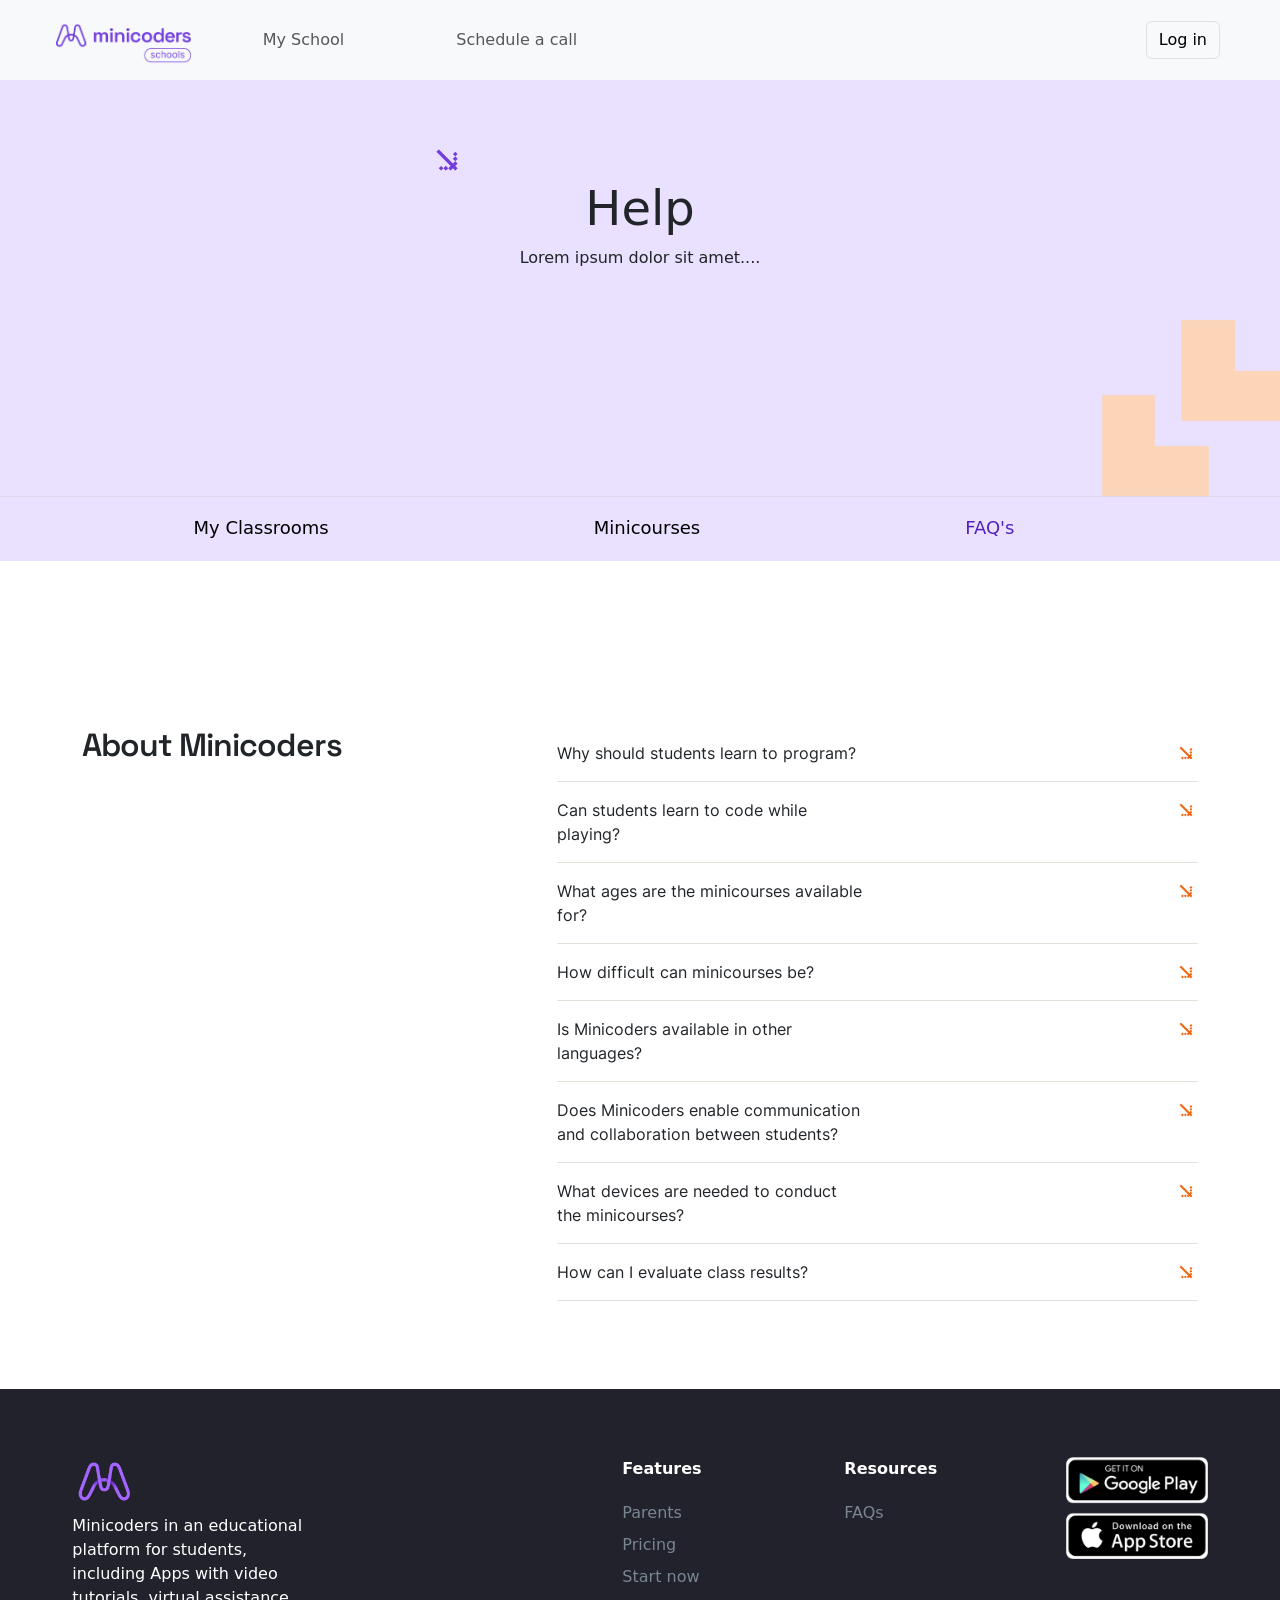
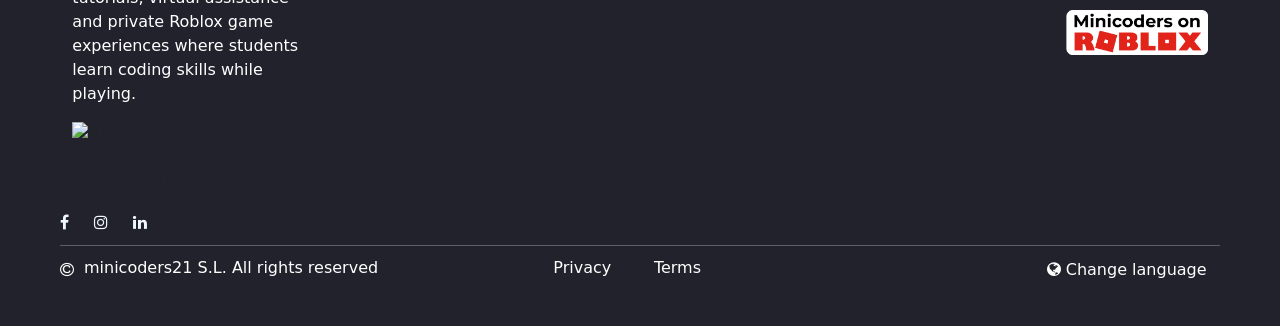
==== commit d5c50e96: "udp" ====
--- a/index.html
+++ b/index.html
@@ -147,7 +147,7 @@
                 <div class="question-container">
                     <div class="question row justify-content-between accordion cursor-pointer">
                         <div class="col bodyL">
-                            Why should kids learn to program?
+                            Why should students learn to program?
                         </div>
                         <div class="col d-flex justify-content-end">
                             <img id="accordion-arrow-down" src="/static/img/orange-arrow-right-down.png">
@@ -161,7 +161,7 @@
                 <div class="question-container">
                     <div class="question row justify-content-between accordion cursor-pointer">
                         <div class="col bodyL">
-                            Can kids learn to code while playing?
+                            Can students learn to code while playing?
                         </div>
                         <div class="col d-flex justify-content-end">
                             <img id="accordion-arrow-down" src="/static/img/orange-arrow-right-down.png">
@@ -316,7 +316,7 @@
                         </div>
                     </div>
                     <div class="answer bodyL content3 panel">
-                        Up to 3 kids per account. Extending the Parental Area to 2 or 3 kids is just +20%
+                        Up to 3 students per account. Extending the Parental Area to 2 or 3 students is just +20%
                     </div>
                 </div>
                 <div class="question-container">
@@ -425,7 +425,7 @@
                     <div class="answer bodyL content3 panel">
                         Roblox is COPPA and FTC approved, meaning it is a company that cares a lot about child
                         safety across all of their experiences. We could not find a better metaverse platform where
-                        to locate our play-to-learn experiences made for kids.
+                        to locate our play-to-learn experiences made for students.
                     </div>
                 </div>
                 <div class="question-container">
@@ -454,7 +454,7 @@
                         </div>
                     </div>
                     <div class="answer bodyL content3 panel">
-                        Communication among players cannot happen in the Minicoders Kids Apps. In our game
+                        Communication among players cannot happen in the Minicoders students Apps. In our game
                         experiences in Roblox, communication can happen under the Roblox Privacy policy.
                     </div>
                 </div>
@@ -469,7 +469,7 @@
                         </div>
                     </div>
                     <div class="answer bodyL content3 panel">
-                        Yes, our Minicoders Kids apps are available for iOS and Android devices. Roblox clients are
+                        Yes, our Minicoders students apps are available for iOS and Android devices. Roblox clients are
                         also available for iOS and Android devices, as well as Windows PCs and Macs.
                     </div>
                 </div>
@@ -511,13 +511,13 @@
                 <img class="minicoders-img-responsive" src="/static/img/minicoders-logo-footer.png"
                      style="max-width:65px;max-height:65px">
                 <p class="text-white">
-                    Minicoders in an educational platform for kids, including Apps with video tutorials, virtual
-                    assistance and private Roblox game experiences where kids learn coding skills while playing.
+                    Minicoders in an educational platform for students, including Apps with video tutorials, virtual
+                    assistance and private Roblox game experiences where students learn coding skills while playing.
                 </p>
-                <a href="https://www.kidsafeseal.com/certifiedproducts/minicoders.html" target="_blank">
+                <a href="https://www.studentsafeseal.com/certifiedproducts/minicoders.html" target="_blank">
                     <img border="0" width="220"
-                         alt="Minicoders Kids (web and mobile) is listed by the kidSAFE Seal Program."
-                         src="https://www.kidsafeseal.com/sealimage/1500213334672566198/minicoders_extralarge_whitetm.png">
+                         alt="Minicoders students (web and mobile) is listed by the studentsAFE Seal Program."
+                         src="https://www.studentsafeseal.com/sealimage/1500213334672566198/minicoders_extralarge_whitetm.png">
                 </a>
             </div>
         </div>
--- a/static/basee.css
+++ b/static/basee.css
@@ -20,183 +20,267 @@
  }
  */
 
- /* fonts */
+/* fonts */
 
 
 @font-face {
-   font-family: 'Inter';
-   src: local('Abc'),
-        url('../static/fonts/Inter-Regular.ttf') format("truetype");
-   font-weight: normal;
-   font-style: normal;
- }
- @font-face {
-   font-family: 'Inter';
-   src: local('Abc'),
-        url('../static/fonts/Inter-SemiBold.ttf') format("truetype");
-   font-weight: 600;
-   font-style: normal;
- }
-
- @font-face {
-   font-family: 'Space Grotesk';
-   src: local('Abc'),
-        url('../static/fonts/SpaceGrotesk-Regular.ttf') format("truetype");
-   font-weight: normal;
-   font-style: normal;
- }
- @font-face {
-   font-family: 'Space Grotesk';
-   src: local('Abc'),
-        url('../static/fonts/SpaceGrotesk-SemiBold.ttf') format("truetype");
-   font-weight: 600;
-   font-style: normal;
- }
+    font-family: 'Inter';
+    src: local('Abc'),
+    url('../static/fonts/Inter-Regular.ttf') format("truetype");
+    font-weight: normal;
+    font-style: normal;
+}
+
+@font-face {
+    font-family: 'Inter';
+    src: local('Abc'),
+    url('../static/fonts/Inter-SemiBold.ttf') format("truetype");
+    font-weight: 600;
+    font-style: normal;
+}
+
+@font-face {
+    font-family: 'Space Grotesk';
+    src: local('Abc'),
+    url('../static/fonts/SpaceGrotesk-Regular.ttf') format("truetype");
+    font-weight: normal;
+    font-style: normal;
+}
+
+@font-face {
+    font-family: 'Space Grotesk';
+    src: local('Abc'),
+    url('../static/fonts/SpaceGrotesk-SemiBold.ttf') format("truetype");
+    font-weight: 600;
+    font-style: normal;
+}
 
 /* Font Styles */
 .headlineXS {
-   font-family: 'Space Grotesk';
-   font-style: normal;
-   font-weight: 600;
-   font-size: 28px;
-   line-height: 32px;
-   letter-spacing: -0.03em;
-}
+    font-family: 'Space Grotesk';
+    font-style: normal;
+    font-weight: 600;
+    font-size: 28px;
+    line-height: 32px;
+    letter-spacing: -0.03em;
+}
+
 .headlineL {
-   font-family: 'Space Grotesk';
-   font-style: normal;
-   font-weight: 600;
-   font-size: 48px;
-   line-height: 56px;
-   /* or 117% */
-   text-align: center;
-   letter-spacing: -0.03em;
-}
+    font-family: 'Space Grotesk';
+    font-style: normal;
+    font-weight: 600;
+    font-size: 48px;
+    line-height: 56px;
+    /* or 117% */
+    text-align: center;
+    letter-spacing: -0.03em;
+}
+
 .headlineM {
-   font-family: 'Space Grotesk';
-   font-style: normal;
-   font-size: 40px;
-   font-weight: 600;
-   line-height: 48px;
-   letter-spacing: -0.03em;
-   text-align: center;
-
-}
+    font-family: 'Space Grotesk';
+    font-style: normal;
+    font-size: 40px;
+    font-weight: 600;
+    line-height: 48px;
+    letter-spacing: -0.03em;
+    text-align: center;
+
+}
+
 .headlineS {
-   font-family: 'Space Grotesk';
-   font-style: normal;
-   font-weight: 600;
-   font-size: 32px;
-   line-height: 40px;
-   text-align: center;
-   letter-spacing: -0.03em;
+    font-family: 'Space Grotesk';
+    font-style: normal;
+    font-weight: 600;
+    font-size: 32px;
+    line-height: 40px;
+    text-align: center;
+    letter-spacing: -0.03em;
 }
 
 .bodyL {
-   font-family: 'Inter';
-   font-style: normal;
-   font-weight: 400;
-   font-size: 16px;
-   line-height: 24px;
-   /* or 150% */
-   /* text-align: center; */
+    font-family: 'Inter';
+    font-style: normal;
+    font-weight: 400;
+    font-size: 16px;
+    line-height: 24px;
+    /* or 150% */
+    /* text-align: center; */
 }
 
 .bodyM {
-   font-family: 'Inter';
-   font-style: normal;
-   font-weight: 400;
-   font-size: 14px;
-   line-height: 20px;
+    font-family: 'Inter';
+    font-style: normal;
+    font-weight: 400;
+    font-size: 14px;
+    line-height: 20px;
 }
 
 .highlightL {
-   font-family: 'Inter';
-   font-style: normal;
-   font-weight: 600;
-   font-size: 16px;
-   line-height: 24px;
-   /* identical to box height, or 150% */
-   /* text-align: center; */
-}
+    font-family: 'Inter';
+    font-style: normal;
+    font-weight: 600;
+    font-size: 16px;
+    line-height: 24px;
+    /* identical to box height, or 150% */
+    /* text-align: center; */
+}
+
 .buttonL {
-   font-family: 'Inter';
-   font-style: normal;
-   font-weight: 600;
-   font-size: 16px;
-   line-height: 24px;
-   /* identical to box height, or 150% */
-   text-align: center;
-}
+    font-family: 'Inter';
+    font-style: normal;
+    font-weight: 600;
+    font-size: 16px;
+    line-height: 24px;
+    /* identical to box height, or 150% */
+    text-align: center;
+}
+
 .bodyL-bold {
-   font-family: 'Inter';
-   font-style: normal;
-   font-weight: 600;
-   font-size: 16px;
-   line-height: 24px;
-   /* identical to box height, or 150% */
-}
-
-.content1{ color: #21222D; }
-.content2{ color: #363D3F; }
-.content3{ color: #8A9193; }
-.orange40{ color: #F06814; }
-
-.background-light1 { background: #FFFFFF; }
-.background-light2 { background: #EAE0FF; }
-
-.cursor-pointer { cursor: pointer; }
-
-body{
-   background: #FFFFFF;
-}
-
-.mb-200{ margin-bottom: 200px; }
-.pt-90 { padding-top: 90px }
-.mt-90 { margin-top: 90px }
-.pt-40 { padding-top: 40px }
-.mt-40 { margin-top: 40px }
-.h-600 { height: 600px;}
-.pt-5p { padding-top: 5%; }
-.pt-10p { padding-top: 10%; }
-.pl-20 { padding-left: 20px }
-.pt-55p { padding-top: 55% }
-.w-18p{ width: 18%; }
-.h-65p{ height: 65%; }
-.max-w-80{ max-width: 80px;}
-.max-h-80{ max-height: 80px;}
-.max-h-70{ max-height: 70px;}
-.max-w-187{ max-width: 187px;}
-.max-w-60{ max-width: 60px;}
-.max-h-60{ max-height: 60px;}
-.min-height-120{min-height: 120px;}
-
-@media (min-width: 1600px){
-   .mx-xxxl-10{
-      margin-left: 10%;
-      margin-right: 10%;
-   }
-}
-@media (min-width: 1400px){
-   .width-95{
-      width: 95%;
-   }
-}
-@media (max-width: 400px){
-   .pr-pxs-0{
-      padding-right: 0;
-   }
+    font-family: 'Inter';
+    font-style: normal;
+    font-weight: 600;
+    font-size: 16px;
+    line-height: 24px;
+    /* identical to box height, or 150% */
+}
+
+.content1 {
+    color: #21222D;
+}
+
+.content2 {
+    color: #363D3F;
+}
+
+.content3 {
+    color: #8A9193;
+}
+
+.orange40 {
+    color: #F06814;
+}
+
+.background-light1 {
+    background: #FFFFFF;
+}
+
+.background-light2 {
+    background: #EAE0FF;
+}
+
+.cursor-pointer {
+    cursor: pointer;
+}
+
+body {
+    background: #FFFFFF;
+}
+
+.mb-200 {
+    margin-bottom: 200px;
+}
+
+.pt-90 {
+    padding-top: 90px
+}
+
+.mt-90 {
+    margin-top: 90px
+}
+
+.pt-40 {
+    padding-top: 40px
+}
+
+.mt-40 {
+    margin-top: 40px
+}
+
+.h-600 {
+    height: 600px;
+}
+
+.pt-5p {
+    padding-top: 5%;
+}
+
+.pt-10p {
+    padding-top: 10%;
+}
+
+.pl-20 {
+    padding-left: 20px
+}
+
+.pt-55p {
+    padding-top: 55%
+}
+
+.w-18p {
+    width: 18%;
+}
+
+.h-65p {
+    height: 65%;
+}
+
+.max-w-80 {
+    max-width: 80px;
+}
+
+.max-h-80 {
+    max-height: 80px;
+}
+
+.max-h-70 {
+    max-height: 70px;
+}
+
+.max-w-187 {
+    max-width: 187px;
+}
+
+.max-w-60 {
+    max-width: 60px;
+}
+
+.max-h-60 {
+    max-height: 60px;
+}
+
+.min-height-120 {
+    min-height: 120px;
+}
+
+@media (min-width: 1600px) {
+    .mx-xxxl-10 {
+        margin-left: 10%;
+        margin-right: 10%;
+    }
+}
+
+@media (min-width: 1400px) {
+    .width-95 {
+        width: 95%;
+    }
+}
+
+@media (max-width: 400px) {
+    .pr-pxs-0 {
+        padding-right: 0;
+    }
 }
 
 .minicoders-img-responsive {
-   width: 100%;
-   height: auto;
- }
+    width: 100%;
+    height: auto;
+}
 
 .button-relative {
-   position: relative;
-   text-align: center;
-}
+    position: relative;
+    text-align: center;
+}
+
 .button-centered {
     position: absolute;
     top: 50%;
@@ -205,662 +289,704 @@
 }
 
 .accent-dark {
-   background: #F06814;
-   box-shadow: inset 3px -3px 0px 1px #CE5002;
-   border-radius: 8px;
-}
+    background: #F06814;
+    box-shadow: inset 3px -3px 0px 1px #CE5002;
+    border-radius: 8px;
+}
+
 .surface-light {
-   background: #FFFFFF;
-   box-shadow: inset 3px -3px 0px 1px #E5E0D9;
-   border-radius: 8px;
+    background: #FFFFFF;
+    box-shadow: inset 3px -3px 0px 1px #E5E0D9;
+    border-radius: 8px;
 }
 
 .button-middle {
-   padding: 16px 33px;
-}
+    padding: 16px 33px;
+}
+
 .button-long {
-   padding: 16px 130px;
-}
-
-.d-flex{
-   display: flex;
-}
-
-.fs-15{font-size: 15px!important;}
-.fs-12{font-size: 12px!important;}
+    padding: 16px 130px;
+}
+
+.d-flex {
+    display: flex;
+}
+
+.fs-15 {
+    font-size: 15px !important;
+}
+
+.fs-12 {
+    font-size: 12px !important;
+}
 
 
 /* Header */
 
-   .logo-header {
-      margin-left: 44px;
-   }
-
-   .login-text {
-      margin-right: 44px;
-   }
-   .header-right {
-      display: flex;
-   }
-
-   @media (max-width: 767px){
-      .logo-header {
-         margin-left: 25px;
-      }
-      .login-text {
-         margin-right: 0;
-      }
-      .header-right {
-         display: grid;
-      }
-      .bg-home-main {
-         background-image: url('/static/img/home_boy.png');
-         background-position: left bottom;
-         background-repeat: no-repeat;
-      }
-   }
+.logo-header {
+    margin-left: 44px;
+}
+
+.login-text {
+    margin-right: 44px;
+}
+
+.header-right {
+    display: flex;
+}
+
+@media (max-width: 767px) {
+    .logo-header {
+        margin-left: 25px;
+    }
+
+    .login-text {
+        margin-right: 0;
+    }
+
+    .header-right {
+        display: grid;
+    }
+
+    .bg-home-main {
+        background-image: url('/static/img/home_boy.png');
+        background-position: left bottom;
+        background-repeat: no-repeat;
+    }
+}
 
 /* HOME */
-@media (min-width: 768px){
-   .bg-home-main {
-      background-image: url('/static/img/home_boy.png'), url('/static/img/home_girl.png');
-      background-position: left bottom, right top;
-      background-repeat: no-repeat, no-repeat;
-   }
-}
+@media (min-width: 768px) {
+    .bg-home-main {
+        background-image: url('/static/img/home_boy.png'), url('/static/img/home_girl.png');
+        background-position: left bottom, right top;
+        background-repeat: no-repeat, no-repeat;
+    }
+}
+
 .bg-home-aboutus {
-   background-image: url('/static/img/bg-aboutus.png');
+    background-image: url('/static/img/bg-aboutus.png');
     background-repeat: no-repeat;
     background-position: center top;
     background-size: 100% auto;
 }
+
 .bg-home-code {
-   background-image: url('/static/img/background_code.png');
-   background-position: center top;
-   background-repeat: no-repeat;
-   min-height: 294px;
-}
+    background-image: url('/static/img/background_code.png');
+    background-position: center top;
+    background-repeat: no-repeat;
+    min-height: 294px;
+}
+
 .bg-home-testimonial {
-   padding-top: 230px;
-   background-image: url('/static/img/bg-testimonials.png');
+    padding-top: 230px;
+    background-image: url('/static/img/bg-testimonials.png');
 }
 
 .wrapper {
-   position: relative;
-   overflow-x: hidden;
+    position: relative;
+    overflow-x: hidden;
 }
 
 /* PARENTAL */
 .bg-parental-main {
-   background-image: url('/static/img/bg-parental-shapes.png');
-   background-repeat: no-repeat;
-   background-position: right top;
-   /* background-size: 100% auto; */
-}
-
- /* Login, register, minicoders, user_plans */
+    background-image: url('/static/img/bg-parental-shapes.png');
+    background-repeat: no-repeat;
+    background-position: right top;
+    /* background-size: 100% auto; */
+}
+
+/* Login, register, minicoders, user_plans */
 .z-index-positive {
-   z-index: 999;
+    z-index: 999;
 }
 
 .login-content-margin {
-   margin-top: -74px;
+    margin-top: -74px;
 }
 
 .login-bg {
-   background-size: cover;
-   background-position: center;
-   min-height: 100vh;
+    background-size: cover;
+    background-position: center;
+    min-height: 100vh;
 }
 
 a, a:hover, a:focus, a:active {
-   text-decoration: none;
-   color: inherit;
-}
-
-#page_content{
-   height: auto;
-   min-height: 900px;
+    text-decoration: none;
+    color: inherit;
+}
+
+#page_content {
+    height: auto;
+    min-height: 900px;
 }
 
 #psswdRecoverForm {
-   display: none;
+    display: none;
 }
 
 /* login, register */
 .form-input {
-   position: relative;
-   margin-bottom: 16px;
+    position: relative;
+    margin-bottom: 16px;
 }
 
 .form-input input {
-   width: 100%;
-   height: 56px;
-   border: 1px solid #E5E0D9;
-   border-radius: 8px;
-   padding-left: 65px;
-   padding-right: 50px;
-   background-color: #FAF7F5;
-}
-
-.form-input .icon{
-	position: absolute;
-	left: 4px;
-	top: 4px;
-	z-index: 1;
-}
-
-.form-input .icon-delete{
-	position: absolute;
-	right: 10px;
-	top: 20%;
-	z-index: 1;
-	cursor: pointer;
+    width: 100%;
+    height: 56px;
+    border: 1px solid #E5E0D9;
+    border-radius: 8px;
+    padding-left: 65px;
+    padding-right: 50px;
+    background-color: #FAF7F5;
+}
+
+.form-input .icon {
+    position: absolute;
+    left: 4px;
+    top: 4px;
+    z-index: 1;
+}
+
+.form-input .icon-delete {
+    position: absolute;
+    right: 10px;
+    top: 20%;
+    z-index: 1;
+    cursor: pointer;
 }
 
 .form-input input::placeholder {
-   color: #8A9193;
+    color: #8A9193;
 }
 
 #login_button, #register_button {
-   margin-top: 8px;
-}
-
-.google-text{
-   position: relative;
-   margin-top: auto;
-   margin-bottom: auto;
-   margin-left: 10px;
-   text-align: start;
-   width: 100%;
-   padding: 10px 10px 10px 10%;
-}
-
-#google-button{
-   display: flex;
-   justify-content: space-between;
-   background-color: #FAF7F5;;
-   border-left: 4px solid #E5E0D9;
-   border-bottom: 4px solid #E5E0D9;
-   border-top: none;
-   border-right: none;
-   border-radius: 10px;
-   padding: 1px;
-   width: 100%;
-   height: 60px;
-   margin-bottom: 20px;
-   font-size: 14px;
-}
-@media(min-width: 1450px){
-   #google-button{
-      font-size: 18px;
-   }
+    margin-top: 8px;
+}
+
+.google-text {
+    position: relative;
+    margin-top: auto;
+    margin-bottom: auto;
+    margin-left: 10px;
+    text-align: start;
+    width: 100%;
+    padding: 10px 10px 10px 10%;
+}
+
+#google-button {
+    display: flex;
+    justify-content: space-between;
+    background-color: #FAF7F5;;
+    border-left: 4px solid #E5E0D9;
+    border-bottom: 4px solid #E5E0D9;
+    border-top: none;
+    border-right: none;
+    border-radius: 10px;
+    padding: 1px;
+    width: 100%;
+    height: 60px;
+    margin-bottom: 20px;
+    font-size: 14px;
+}
+
+@media (min-width: 1450px) {
+    #google-button {
+        font-size: 18px;
+    }
 }
 
 .button-large {
-   width: 100%;
-   height: 60px;
-   margin-bottom: 20px;
-   font-size: 18px;
-   background-color: rgb(253, 105, 6);
-   color: white;
-   border-left: 4px solid rgb(216, 103, 27);
-   border-bottom: 4px solid rgb(216, 103, 27);
-}
-.user_pass{
-   background-color: #FAF7F5;
-   border-left: 4px solid #dad8d7;
-   border-bottom: 4px solid #dad8d7;
-}
-
-#back_button{
-   background-color: #FAF7F5;
-   border-left: 4px solid #dad8d7;
-   border-bottom: 4px solid #dad8d7;
-}
-.next_button{
-   background-color: rgb(253, 105, 6);
-   color: white;
-   border-left: 4px solid rgb(216, 103, 27);
-   border-bottom: 4px solid rgb(216, 103, 27);
-
-}
-#back_button:hover{color: rgb(104, 102, 102);}
-.next_button:hover{color: black;}
-
-.selected-plan{
-   background-color: #FEF3EB;
-   border: 1px solid #F06814 !important;
-}
-.minicoders-title-mobile{
-   display: none;
+    width: 100%;
+    height: 60px;
+    margin-bottom: 20px;
+    font-size: 18px;
+    background-color: rgb(253, 105, 6);
+    color: white;
+    border-left: 4px solid rgb(216, 103, 27);
+    border-bottom: 4px solid rgb(216, 103, 27);
+}
+
+.user_pass {
+    background-color: #FAF7F5;
+    border-left: 4px solid #dad8d7;
+    border-bottom: 4px solid #dad8d7;
+}
+
+#back_button {
+    background-color: #FAF7F5;
+    border-left: 4px solid #dad8d7;
+    border-bottom: 4px solid #dad8d7;
+}
+
+.next_button {
+    background-color: rgb(253, 105, 6);
+    color: white;
+    border-left: 4px solid rgb(216, 103, 27);
+    border-bottom: 4px solid rgb(216, 103, 27);
+
+}
+
+#back_button:hover {
+    color: rgb(104, 102, 102);
+}
+
+.next_button:hover {
+    color: black;
+}
+
+.selected-plan {
+    background-color: #FEF3EB;
+    border: 1px solid #F06814 !important;
+}
+
+.minicoders-title-mobile {
+    display: none;
 }
 
 @media (max-width: 767px) {
-   .userplansRow {
-      margin-left: 0px;
-   }
-   .adapt-spacing-mobile{
-      padding-top: 10%;
-   }
+    .userplansRow {
+        margin-left: 0px;
+    }
+
+    .adapt-spacing-mobile {
+        padding-top: 10%;
+    }
 }
 
 @media (min-width: 576px) {
-   .jusify-top-sm-10p{
-      margin-top: -10%;
-   }
-}
+    .jusify-top-sm-10p {
+        margin-top: -10%;
+    }
+}
+
 @media (max-width: 575px) {
-   .adapt-spacing-mobile{
-      padding-left: 15%;
-      padding-top: 20%;
-      padding-right: 0;
-      padding-bottom: 5%;
-   }
-   .minicoders-title-mobile{
-      display: block;
-   }
+    .adapt-spacing-mobile {
+        padding-left: 15%;
+        padding-top: 20%;
+        padding-right: 0;
+        padding-bottom: 5%;
+    }
+
+    .minicoders-title-mobile {
+        display: block;
+    }
 }
 
 /* Faqs styles */
-#faqs_search{
-   display: inline-flex;
-   width: 100%;
-   padding: 10px;
-   background-color: white;
-   border: 1px solid silver;
-   border-radius: 5px;
-   color: silver;
-   justify-content: space-between;
-
-}
-.faqs-search-button{
-   width: 5%;
-   background-color: transparent;
-   border: none;
-}
-.faqs-search-input{
-   width: 93%;
-   border: none;
-}
-.faqs-search-input:focus{
-   outline: none;
-}
-.google-icon{
-   margin-right: 10px;
-   margin-top: auto;
-   margin-bottom: auto;
-   margin-left: 5%;
-   font-size: 20px;
-   padding: 20px 0px 20px 0px;
-}
-
-#minicoders-list-plan{
-   display: none;
+#faqs_search {
+    display: inline-flex;
+    width: 100%;
+    padding: 10px;
+    background-color: white;
+    border: 1px solid silver;
+    border-radius: 5px;
+    color: silver;
+    justify-content: space-between;
+
+}
+
+.faqs-search-button {
+    width: 5%;
+    background-color: transparent;
+    border: none;
+}
+
+.faqs-search-input {
+    width: 93%;
+    border: none;
+}
+
+.faqs-search-input:focus {
+    outline: none;
+}
+
+.google-icon {
+    margin-right: 10px;
+    margin-top: auto;
+    margin-bottom: auto;
+    margin-left: 5%;
+    font-size: 20px;
+    padding: 20px 0px 20px 0px;
+}
+
+#minicoders-list-plan {
+    display: none;
 }
 
 /*Plans and services*/
 @media (min-width: 1400px) {
-   .header-bg-plans-container {
-      margin-top: -60px;
-      left:50%;
-      z-index: -1;
-   }
-
-   .header-bg-plans-1{
-      background-image: url('/static/img/background-plans1.png');
-      width: 100%;
-      height: 392px;
-      background-repeat: no-repeat;
-      position: relative;
-      left: -50%;
-      top: 0;
-      z-index: -1;
-   }
-   
-   .header-bg-plans-2 {
-      background-image: url('/static/img/background-plans2.png');
-      width: 100%;
-      height: 456px;
-      background-repeat: no-repeat;
-      position: relative;
-      left: -50%;
-      top: 0px;
-      z-index: -1;
-   }
-}
+    .header-bg-plans-container {
+        margin-top: -60px;
+        left: 50%;
+        z-index: -1;
+    }
+
+    .header-bg-plans-1 {
+        background-image: url('/static/img/background-plans1.png');
+        width: 100%;
+        height: 392px;
+        background-repeat: no-repeat;
+        position: relative;
+        left: -50%;
+        top: 0;
+        z-index: -1;
+    }
+
+    .header-bg-plans-2 {
+        background-image: url('/static/img/background-plans2.png');
+        width: 100%;
+        height: 456px;
+        background-repeat: no-repeat;
+        position: relative;
+        left: -50%;
+        top: 0px;
+        z-index: -1;
+    }
+}
+
 @media (min-width: 992px) {
-   .plan-card:not(:last-of-type) {
-      margin-right: 16px;
-   }
-
-   .step-plan-card:not(:last-of-type) {
-      margin-right: 16px;
-   }
-
-   .benefit-right {
-      justify-content: start;
-   }
-   
-   .benefit-right {
-      justify-content: end;
-   }
+    .plan-card:not(:last-of-type) {
+        margin-right: 16px;
+    }
+
+    .step-plan-card:not(:last-of-type) {
+        margin-right: 16px;
+    }
+
+    .benefit-right {
+        justify-content: start;
+    }
+
+    .benefit-right {
+        justify-content: end;
+    }
 }
 
 @media (max-width: 991px) {
-   .plan-card:not(:first-of-type) {
-      margin-top: 16px;
-   }
-
-   .benefit-right, .benefit-left {
-      justify-content: center;
-   }
-
-   .benefit-row .benefit-left{
-      margin-bottom: 48px;
-   }
+    .plan-card:not(:first-of-type) {
+        margin-top: 16px;
+    }
+
+    .benefit-right, .benefit-left {
+        justify-content: center;
+    }
+
+    .benefit-row .benefit-left {
+        margin-bottom: 48px;
+    }
 }
 
 @media (max-width: 1150px) {
-   .step-plan-card:not(:first-of-type) {
-      margin-top: 16px;
-   }
+    .step-plan-card:not(:first-of-type) {
+        margin-top: 16px;
+    }
 }
 
 @media (min-width: 1200px) {
-   .free-trial-bg {
-      background-image: url('/static/img/background_free_trial.png');
-      background-position: center top;
-      background-size: 100% auto;
-   }
+    .free-trial-bg {
+        background-image: url('/static/img/background_free_trial.png');
+        background-position: center top;
+        background-size: 100% auto;
+    }
 }
 
 @media (max-width: 1199px) {
-   .free-trial-bg {
-      background-color: #EAE0FF;
-      border-radius: 8px;
-   }
+    .free-trial-bg {
+        background-color: #EAE0FF;
+        border-radius: 8px;
+    }
 }
 
 .button-plans {
-   max-width: 318px;
-   height: 56px;
-   padding: 4px;
-   border: 1px solid #E5E0D9;
-   border-radius: 8px;
-}
-
-.button-plans .button-plan{
-   color: #8A9193;
-}
-
-.button-plans .button-plan.active{
-   background: #F06814;
-   border-radius: 4px;
-   color: #FFFFFF;
+    max-width: 318px;
+    height: 56px;
+    padding: 4px;
+    border: 1px solid #E5E0D9;
+    border-radius: 8px;
+}
+
+.button-plans .button-plan {
+    color: #8A9193;
+}
+
+.button-plans .button-plan.active {
+    background: #F06814;
+    border-radius: 4px;
+    color: #FFFFFF;
 }
 
 .plan-card {
-   border: 1px solid #E5E0D9;
-   border-radius: 8px;
-   padding: 16px;
+    border: 1px solid #E5E0D9;
+    border-radius: 8px;
+    padding: 16px;
 }
 
 .step-plan-card {
-   border: 1px solid #E5E0D9;
-   border-radius: 8px;
-   padding: 16px;
-}
-@media (min-width: 1150px){
-   .userplansRow{
-      padding-top: 5%;
-   }
-}
-
-@media (min-width: 768px) and (max-width: 1150px){
-  .userplansRow{
-      padding-top: 10%;
-  }
-}
-
-@media (max-width: 768px){
-   .userplansRow{
-      padding-top: 15%;
-   }
-}
-@media (max-width: 400px){
-   .userplansRow{
-      padding-top: 20%;
-   }
-}
-
-@media (min-width: 992px){
-   .plan-card {
-      flex: 0 0 auto;
-      width: 30.33333333%;
-   }
-}
-@media (min-width: 1150px){
-   .step-plan-card {
-      flex: 0 0 auto;
-      width: 30.33333333%;
-   }
-}
-
-.text-arrow-little{
-   width: 15px;
-   height: 20px;
-   margin-right: 2px;
+    border: 1px solid #E5E0D9;
+    border-radius: 8px;
+    padding: 16px;
+}
+
+@media (min-width: 1150px) {
+    .userplansRow {
+        padding-top: 5%;
+    }
+}
+
+@media (min-width: 768px) and (max-width: 1150px) {
+    .userplansRow {
+        padding-top: 10%;
+    }
+}
+
+@media (max-width: 768px) {
+    .userplansRow {
+        padding-top: 15%;
+    }
+}
+
+@media (max-width: 400px) {
+    .userplansRow {
+        padding-top: 20%;
+    }
+}
+
+@media (min-width: 992px) {
+    .plan-card {
+        flex: 0 0 auto;
+        width: 30.33333333%;
+    }
+}
+
+@media (min-width: 1150px) {
+    .step-plan-card {
+        flex: 0 0 auto;
+        width: 30.33333333%;
+    }
+}
+
+.text-arrow-little {
+    width: 15px;
+    height: 20px;
+    margin-right: 2px;
 }
 
 .plan-card .plan-price {
-   padding-bottom: 24px;
+    padding-bottom: 24px;
 }
 
 .plan-card .sing-up {
-   border: 1px solid #E5E0D9;
-   border-radius: 8px;
-   margin-bottom: 32px;
-   padding-top: 16px;
-   padding-bottom: 16px;
+    border: 1px solid #E5E0D9;
+    border-radius: 8px;
+    margin-bottom: 32px;
+    padding-top: 16px;
+    padding-bottom: 16px;
 }
 
 .plan-card .include_text {
-   color: #8A9193;
+    color: #8A9193;
 }
 
 .plan-card .include_text:last-of-type {
-   margin-bottom: 26px;
+    margin-bottom: 26px;
 }
 
 .plan-card:last-of-type .include_text:last-of-type {
-   margin-bottom: 8px;
+    margin-bottom: 8px;
 }
 
 .plan-card .include {
-   margin-bottom: 8pxpx;
+    margin-bottom: 8 pxpx;
 }
 
 .step-plan-card .plan-price {
-   padding-bottom: 24px;
+    padding-bottom: 24px;
 }
 
 .step-plan-card .sing-up {
-   border: 1px solid #E5E0D9;
-   border-radius: 8px;
-   margin-bottom: 32px;
-   padding-top: 16px;
-   padding-bottom: 16px;
+    border: 1px solid #E5E0D9;
+    border-radius: 8px;
+    margin-bottom: 32px;
+    padding-top: 16px;
+    padding-bottom: 16px;
 }
 
 .step-plan-card .include_text {
-   color: #8A9193;
+    color: #8A9193;
 }
 
 .step-plan-card .include_text:last-of-type {
-   margin-bottom: 26px;
+    margin-bottom: 26px;
 }
 
 .step-plan-card:last-of-type .include_text:last-of-type {
-   margin-bottom: 8px;
+    margin-bottom: 8px;
 }
 
 .step-plan-card .include {
-   margin-bottom: 8pxpx;
+    margin-bottom: 8 pxpx;
 }
 
 .backgorund-negative {
-   height: 237px;
-   margin-top: -149px;
+    height: 237px;
+    margin-top: -149px;
 }
 
 .headlineXS.benefit {
-   color: #C6B3FD;
+    color: #C6B3FD;
 }
 
 .benefit-title {
-   padding-top: 16px;
-   padding-bottom: 8px;
+    padding-top: 16px;
+    padding-bottom: 8px;
 }
 
 .free-trial-bg {
-   padding-top: 64px;
-   padding-bottom: 64px;
-   background-repeat: no-repeat;
-   height: 312px;
-   margin-bottom: 176px;
-   margin-top: 120px;
+    padding-top: 64px;
+    padding-bottom: 64px;
+    background-repeat: no-repeat;
+    height: 312px;
+    margin-bottom: 176px;
+    margin-top: 120px;
 }
 
 .button-focus:focus {
-   box-shadow: none;
+    box-shadow: none;
 }
 
 #familyPlans {
-   display: none;
+    display: none;
 }
 
 /*FAQs*/
 .arrow-header {
-   margin-top: 29px;
-   margin-bottom: 37px;
+    margin-top: 29px;
+    margin-bottom: 37px;
 }
 
 .faqs-subtitle {
-   margin-bottom: 50px;
+    margin-bottom: 50px;
 }
 
 .search-input {
-   position: relative;
-   margin-top: 23px;
-   margin-bottom: 48px;
+    position: relative;
+    margin-top: 23px;
+    margin-bottom: 48px;
 }
 
 .search-input .searchInput {
-   width: 100%;
-   height: 56px;
-   border: 1px solid #E5E0D9;
-   border-radius: 8px;
-   padding-left: 65px;
-   color: #8A9193;
-}
-
-.search-input .icon{
-	position: absolute;
-	left: 15px;
-	top: 4px;
-	z-index: 1;
-	cursor: pointer;
+    width: 100%;
+    height: 56px;
+    border: 1px solid #E5E0D9;
+    border-radius: 8px;
+    padding-left: 65px;
+    color: #8A9193;
+}
+
+.search-input .icon {
+    position: absolute;
+    left: 15px;
+    top: 4px;
+    z-index: 1;
+    cursor: pointer;
 }
 
 .faq-category {
-   padding-bottom: 88px;
+    padding-bottom: 88px;
 }
 
 .faq-category .headlineS {
-   text-align: start;
+    text-align: start;
 }
 
 .question-container {
-   padding-top: 16px;
-   padding-bottom: 16px;
-   border-bottom: 1px solid #E5E0D9;
+    padding-top: 16px;
+    padding-bottom: 16px;
+    border-bottom: 1px solid #E5E0D9;
 }
 
 .answer.panel {
-   padding-top: 8px;
-   display: none;
+    padding-top: 8px;
+    display: none;
 }
 
 .accordion #accordion-arrow-down, .accordion #accordion-arrow-up {
-   height: 24px;
-   width: 24px;
+    height: 24px;
+    width: 24px;
 }
 
 .accordion.active #accordion-arrow-up, .accordion #accordion-arrow-down {
-   display: block;
+    display: block;
 }
 
 .accordion.active #accordion-arrow-down, .accordion #accordion-arrow-up {
-   display: none;
-}
-
-.payment-info-center{
-   margin-top: 20%;
-
-}
-
-.plans-md-size{
-   max-width: 1500px;
-   display: flex;
-   justify-content: space-evenly;
-}
-
-.payment-message{
-   font-family: 'Inter';
-   font-style: normal;
-   font-weight: 400;
-   font-size: 26px;
+    display: none;
+}
+
+.payment-info-center {
+    margin-top: 20%;
+
+}
+
+.plans-md-size {
+    max-width: 1500px;
+    display: flex;
+    justify-content: space-evenly;
+}
+
+.payment-message {
+    font-family: 'Inter';
+    font-style: normal;
+    font-weight: 400;
+    font-size: 26px;
 }
 
 @media (max-width: 991px) {
-   .payment-control-buttons {
-      display: flex;
-      justify-content: center;
-   }
-}
-.plan-title-color{
-   color: #5c23d6;
-}
-
-.general-plan-info{
-   border: 1px solid #E5E0D9;
-   border-radius: 8px;
-   padding: 16px;
-}
+    .payment-control-buttons {
+        display: flex;
+        justify-content: center;
+    }
+}
+
+.plan-title-color {
+    color: #5c23d6;
+}
+
+.general-plan-info {
+    border: 1px solid #E5E0D9;
+    border-radius: 8px;
+    padding: 16px;
+}
+
 @media (max-width: 390px) {
-   .img-display-390{
-      display: none;
-   }
-}
-.link-style{
-   color: #0d6efd;
-   text-decoration: underline;
-}
-.link-style:hover{
-   color: #0d6efd;
-}
-#validate_code_button{
-   height: 45px;
-   margin-top: 10px;
-   margin-bottom: 5px;
-}
+    .img-display-390 {
+        display: none;
+    }
+}
+
+.link-style {
+    color: #0d6efd;
+    text-decoration: underline;
+}
+
+.link-style:hover {
+    color: #0d6efd;
+}
+
+#validate_code_button {
+    height: 45px;
+    margin-top: 10px;
+    margin-bottom: 5px;
+}
+
 .title {
     font-size: 48px;
     font-weight: 400;
     display: flex;
     justify-content: center;
 }
+
 .minicoders-img-responsive {
     width: 100%;
     height: auto;
@@ -869,7 +995,7 @@
 .blocks_header_minicourses {
     display: flex;
     justify-content: right;
-    margin-top:  48px;
+    margin-top: 48px;
 }
 
 .blocks_header {
@@ -877,23 +1003,26 @@
     justify-content: right;
     margin-top: 70px;
 }
+
 .wrappper {
     bottom: 10px;
     top: 130px;
 }
+
 .banner-bottom_minicourses {
     font-size: 18px;
     /* padding: 28px 0; */
     position: relative;
     bottom: 1px;
     top: -80px;
-    left: 30px;
-}
+}
+
 .navig {
     display: flex;
     justify-content: center;
     list-style-type: none;
     padding-left: 0;
+    margin-left: 53px;
 }
 
 
@@ -932,11 +1061,13 @@
     display: flex;
     justify-content: center;
 }
+
 .banner_hr {
     position: relative;
     top: -81px;
 
 }
+
 #logo_text {
     display: flex;
     margin-left: -75px;
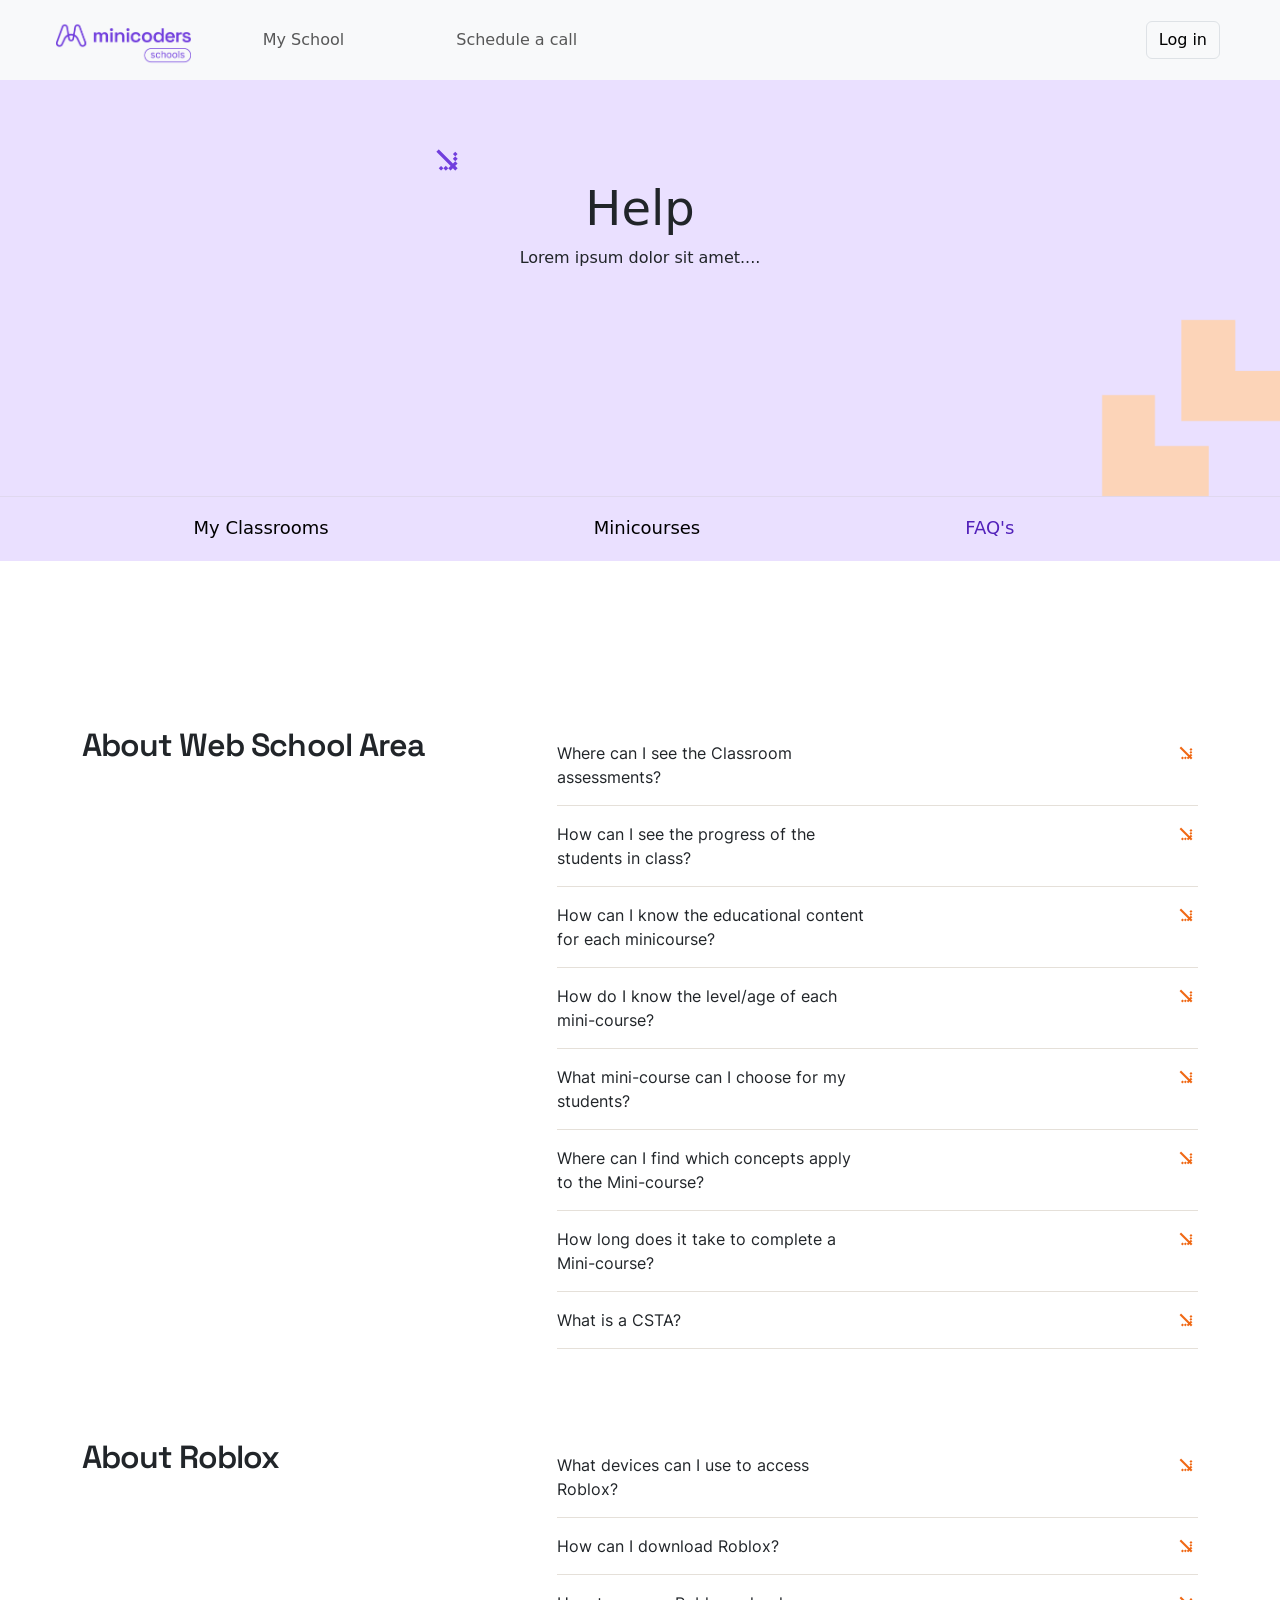
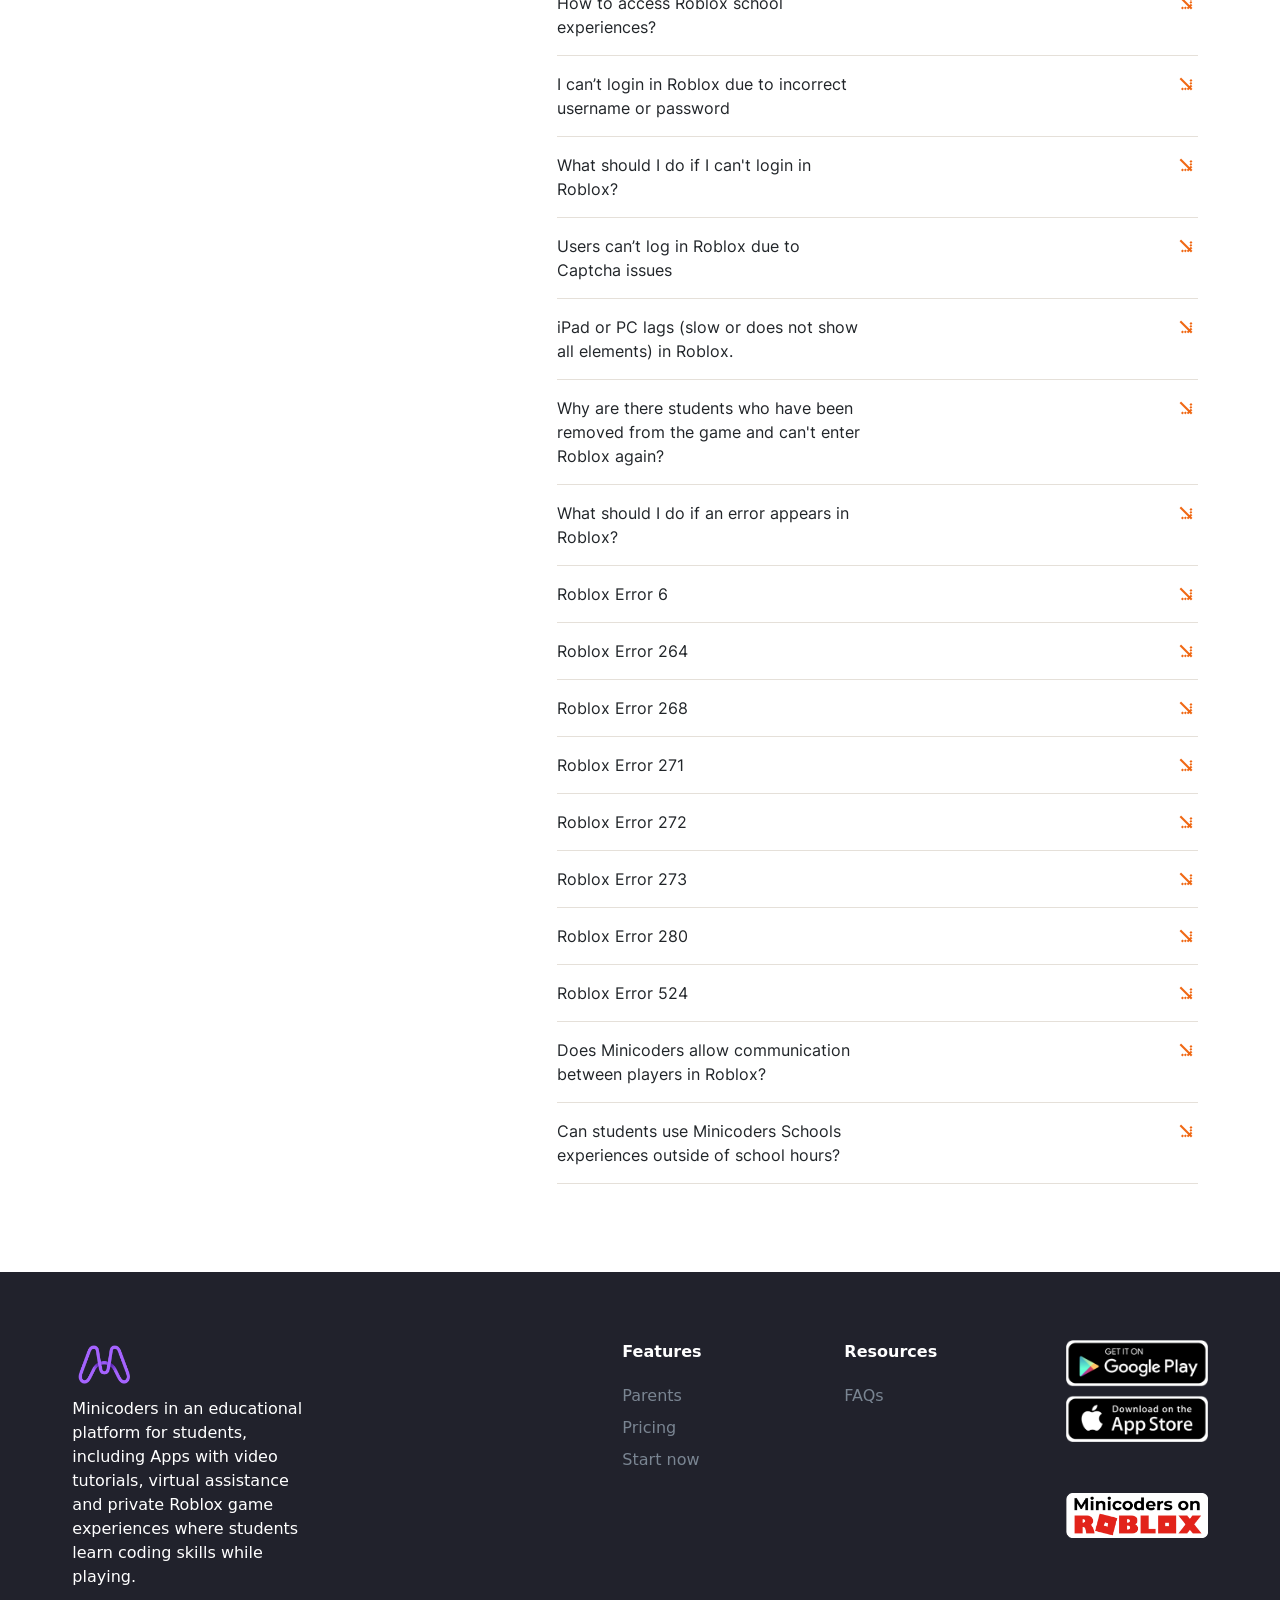
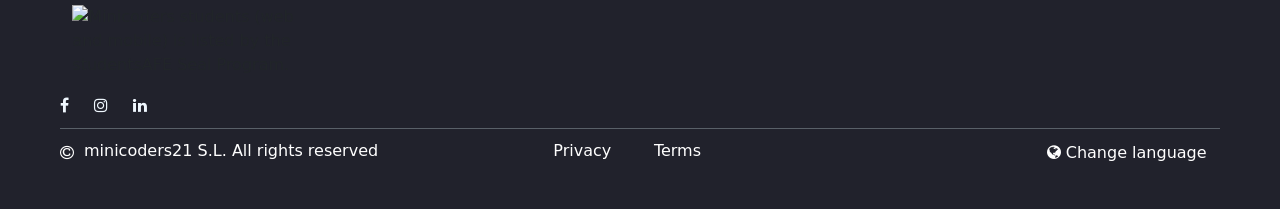
==== commit eeb4ed14: "upd" ====
--- a/index.html
+++ b/index.html
@@ -140,234 +140,435 @@
         <div class="row faq-category">
             <div class="col-12 col-md-5 d-flex justify-content-start">
                 <p class="headlineS">
-                    About Minicoders
+                    About Web School Area
                 </p>
             </div>
             <div class="col-12 col-md-7">
                 <div class="question-container">
                     <div class="question row justify-content-between accordion cursor-pointer">
                         <div class="col bodyL">
-                            Why should students learn to program?
-                        </div>
-                        <div class="col d-flex justify-content-end">
-                            <img id="accordion-arrow-down" src="/static/img/orange-arrow-right-down.png">
-                            <img id="accordion-arrow-up" src="/static/img/orange-arrow-left-up.png">
-                        </div>
-                    </div>
-                    <div class="answer bodyL content3 panel">
-                        Coding is one of the easiest ways for students to enhance their problem-solving skills, as well as develop the ability to bounce back after failure.
-                    </div>
-                </div>
-                <div class="question-container">
-                    <div class="question row justify-content-between accordion cursor-pointer">
-                        <div class="col bodyL">
-                            Can students learn to code while playing?
-                        </div>
-                        <div class="col d-flex justify-content-end">
-                            <img id="accordion-arrow-down" src="/static/img/orange-arrow-right-down.png">
-                            <img id="accordion-arrow-up" src="/static/img/orange-arrow-left-up.png">
-                        </div>
-                    </div>
-                    <div class="answer bodyL content3 panel">
-                        Of course, do you know the Montessori System? the famous play-based teaching technique that uses play as a learning vehicle. Similarly, we use the Digital Metaverse environment to teach students the basics of coding and programming while having fun with an adventure game inside Minicoders.
-                    </div>
-                </div>
-                <div class="question-container">
-                    <div class="question row justify-content-between accordion cursor-pointer">
-                        <div class="col bodyL">
-                            What ages are the minicourses available for?
-                        </div>
-                        <div class="col d-flex justify-content-end">
-                            <img id="accordion-arrow-down" src="/static/img/orange-arrow-right-down.png">
-                            <img id="accordion-arrow-up" src="/static/img/orange-arrow-left-up.png">
-                        </div>
-                    </div>
-                    <div class="answer bodyL content3 panel">
-                        Our experiences are designed to cover elementary school levels (from 6 to 12 years old).
-
-                    </div>
-                </div>
-                <div class="question-container">
-                    <div class="question row justify-content-between accordion cursor-pointer">
-                        <div class="col bodyL">
-                            How difficult can minicourses be?
-                        </div>
-                        <div class="col d-flex justify-content-end">
-                            <img id="accordion-arrow-down" src="/static/img/orange-arrow-right-down.png">
-                            <img id="accordion-arrow-up" src="/static/img/orange-arrow-left-up.png">
-                        </div>
-                    </div>
-                    <div class="answer bodyL content3 panel">
-                        All of our content is adapted to elementary school levels following CSTA's standards. Each minicourse indicates the appropriate age to complete the course. In addition, our minicourse contains introductory videos to the experiences and concepts to help the student successfully complete the challenges.
-                    </div>
-                </div>
-                <div class="question-container">
-                    <div class="question row justify-content-between accordion cursor-pointer">
-                        <div class="col bodyL">
-                            Is Minicoders available in other languages?
-                        </div>
-                        <div class="col d-flex justify-content-end">
-                            <img id="accordion-arrow-down" src="/static/img/orange-arrow-right-down.png">
-                            <img id="accordion-arrow-up" src="/static/img/orange-arrow-left-up.png">
-                        </div>
-                    </div>
-                    <div class="answer bodyL content3 panel">
-                        Yes, you can access Minicoders in English, Spanish, Portuguese and Italian. We are currently working in Catalan, Basque and Arabic.
-                    </div>
-                </div>
-                <div class="question-container">
-                    <div class="question row justify-content-between accordion cursor-pointer">
-                        <div class="col bodyL">
-                            Does Minicoders enable communication and collaboration between students?
-                        </div>
-                        <div class="col d-flex justify-content-end">
-                            <img id="accordion-arrow-down" src="/static/img/orange-arrow-right-down.png">
-                            <img id="accordion-arrow-up" src="/static/img/orange-arrow-left-up.png">
-                        </div>
-                    </div>
-                    <div class="answer bodyL content3 panel">
-                        Yes, our experiences are based on the metaverse, so that students can communicate and collaborate with each other within the same class.
-                    </div>
-                </div>
-                <div class="question-container">
-                    <div class="question row justify-content-between accordion cursor-pointer">
-                        <div class="col bodyL">
-                            What devices are needed to conduct the minicourses?
-                        </div>
-                        <div class="col d-flex justify-content-end">
-                            <img id="accordion-arrow-down" src="/static/img/orange-arrow-right-down.png">
-                            <img id="accordion-arrow-up" src="/static/img/orange-arrow-left-up.png">
-                        </div>
-                    </div>
-                    <div class="answer bodyL content3 panel">
-                        Minicourses can be taught on Windows, Android Tablet, iPad and Chromebook devices.
-                    </div>
-                </div>
-                <div class="question-container">
-                    <div class="question row justify-content-between accordion cursor-pointer">
-                        <div class="col bodyL">
-                            How can I evaluate class results?
-                        </div>
-                        <div class="col d-flex justify-content-end">
-                            <img id="accordion-arrow-down" src="/static/img/orange-arrow-right-down.png">
-                            <img id="accordion-arrow-up" src="/static/img/orange-arrow-left-up.png">
-                        </div>
-                    </div>
-                    <div class="answer bodyL content3 panel">
-                        Minicoders offers an automated, real-time, 100% anonymous assessment and tracking portal. During the class, while the students are performing the exercises, the teacher can access a results dashboard and check the progress of each student.
-                    </div>
-                </div>
-            </div>
-        </div>
-       <!-- <div class="row faq-category">
+                            Where can I see the Classroom assessments?
+                        </div>
+                        <div class="col d-flex justify-content-end">
+                            <img id="accordion-arrow-down" src="/static/img/orange-arrow-right-down.png">
+                            <img id="accordion-arrow-up" src="/static/img/orange-arrow-left-up.png">
+                        </div>
+                    </div>
+                    <div class="answer bodyL content3 panel">
+                        In "My Classrooms" you can see all the classes that have been created under the same teacher's account. Here you can see how each class has progressed and what educational topics they are learning together.
+                    </div>
+                </div>
+                <div class="question-container">
+                    <div class="question row justify-content-between accordion cursor-pointer">
+                        <div class="col bodyL">
+                            How can I see the progress of the students in class?
+                        </div>
+                        <div class="col d-flex justify-content-end">
+                            <img id="accordion-arrow-down" src="/static/img/orange-arrow-right-down.png">
+                            <img id="accordion-arrow-up" src="/static/img/orange-arrow-left-up.png">
+                        </div>
+                    </div>
+                    <div class="answer bodyL content3 panel">
+                        Inside the Classrooms Area you can find the students progress by clicking on the name of each class. There you can see the progress chart of each of your students and it will show you how they are progressing in real-time and thus offer personalized support to each of them during the class.
+                    </div>
+                </div>
+                <div class="question-container">
+                    <div class="question row justify-content-between accordion cursor-pointer">
+                        <div class="col bodyL">
+                            How can I know the educational content for each minicourse?
+                        </div>
+                        <div class="col d-flex justify-content-end">
+                            <img id="accordion-arrow-down" src="/static/img/orange-arrow-right-down.png">
+                            <img id="accordion-arrow-up" src="/static/img/orange-arrow-left-up.png">
+                        </div>
+                    </div>
+                    <div class="answer bodyL content3 panel">
+                        In the Mini-courses section you can find a list of short courses so that you can choose the ones that interest you, according to the concepts of Computational Thinking and gaming platform. Each minicourse has a description of what you will learn and the academic objectives you will accomplish by completing it. It also indicates what grade level it is designed for and what gaming platforms you can find it on.
+
+                    </div>
+                </div>
+                <div class="question-container">
+                    <div class="question row justify-content-between accordion cursor-pointer">
+                        <div class="col bodyL">
+                            How do I know the level/age of each mini-course?
+                        </div>
+                        <div class="col d-flex justify-content-end">
+                            <img id="accordion-arrow-down" src="/static/img/orange-arrow-right-down.png">
+                            <img id="accordion-arrow-up" src="/static/img/orange-arrow-left-up.png">
+                        </div>
+                    </div>
+                    <div class="answer bodyL content3 panel">
+                        Our courses are divided into three groups: 1A, 1B, and 2. To know which school course is appropriate for you, we recommend following the references that group our courses. Group 1A is designed for students between 5 and 7 years old, group 1B is for students between 8 and 11 years old, and group 2 is for students between 11 and 14 years old.
+                    </div>
+                </div>
+                <div class="question-container">
+                    <div class="question row justify-content-between accordion cursor-pointer">
+                        <div class="col bodyL">
+                            What mini-course can I choose for my students?
+                        </div>
+                        <div class="col d-flex justify-content-end">
+                            <img id="accordion-arrow-down" src="/static/img/orange-arrow-right-down.png">
+                            <img id="accordion-arrow-up" src="/static/img/orange-arrow-left-up.png">
+                        </div>
+                    </div>
+                    <div class="answer bodyL content3 panel">
+                        To choose a mini-course, it is important to take into account their grade level, the devices needed to complete it, and the relationships it has with other mini-courses. In our learning experiences, we always include tutorial videos and games on platforms such as Roblox, Minecraft, Web, among others. To make your search easier, we recommend filtering the courses by grade and the concepts you wish to learn.
+                    </div>
+                </div>
+                <div class="question-container">
+                    <div class="question row justify-content-between accordion cursor-pointer">
+                        <div class="col bodyL">
+                            Where can I find which concepts apply to the Mini-course?
+                        </div>
+                        <div class="col d-flex justify-content-end">
+                            <img id="accordion-arrow-down" src="/static/img/orange-arrow-right-down.png">
+                            <img id="accordion-arrow-up" src="/static/img/orange-arrow-left-up.png">
+                        </div>
+                    </div>
+                    <div class="answer bodyL content3 panel">
+                        The educational concepts learned in each mini-course are available below the title of each one. Additionally, you can see the academic standards that each course meets in the standards section, located on the right side of each Mini-course description.
+                    </div>
+                </div>
+                <div class="question-container">
+                    <div class="question row justify-content-between accordion cursor-pointer">
+                        <div class="col bodyL">
+                            How long does it take to complete a Mini-course?
+                        </div>
+                        <div class="col d-flex justify-content-end">
+                            <img id="accordion-arrow-down" src="/static/img/orange-arrow-right-down.png">
+                            <img id="accordion-arrow-up" src="/static/img/orange-arrow-left-up.png">
+                        </div>
+                    </div>
+                    <div class="answer bodyL content3 panel">
+                        Most Mini-courses are designed to be completed in a 1-hour class. The average execution time is located in the header of the Mini-course.
+                    </div>
+                </div>
+                <div class="question-container">
+                    <div class="question row justify-content-between accordion cursor-pointer">
+                        <div class="col bodyL">
+                            What is a CSTA?
+                        </div>
+                        <div class="col d-flex justify-content-end">
+                            <img id="accordion-arrow-down" src="/static/img/orange-arrow-right-down.png">
+                            <img id="accordion-arrow-up" src="/static/img/orange-arrow-left-up.png">
+                        </div>
+                    </div>
+                    <div class="answer bodyL content3 panel">
+                        CSTA stands for Computer Science Teachers Association, which is an American teachers' association that promotes computer science education for elementary and secondary school students (between 4 and 19 years old). This association has created a curriculum to help teachers teach computer science in the classroom. The CSTA curriculum covers many topics and concepts, such as programming, artificial intelligence, robotics, and online safety.
+
+                    </div>
+                </div>
+            </div>
+        </div>
+        <div class="row faq-category">
             <div class="col-12 col-md-5 d-flex justify-content-start">
                 <p class="headlineS">
-                    About suscriptions
+                    About Roblox
                 </p>
             </div>
             <div class="col-12 col-md-7">
                 <div class="question-container">
                     <div class="question row justify-content-between accordion cursor-pointer">
                         <div class="col bodyL">
-                            How do I link my Parental Area at minicoders.com with Roblox game experiences?
-                        </div>
-                        <div class="col d-flex justify-content-end">
-                            <img id="accordion-arrow-down" src="/static/img/orange-arrow-right-down.png">
-                            <img id="accordion-arrow-up" src="/static/img/orange-arrow-left-up.png">
-                        </div>
-                    </div>
-                    <div class="answer bodyL content3 panel">
-                        In order to access our game experiences, you must first enter your children’s Roblox ID in
-                        your parental area at minicoders.com. After entering the children RobloxID please request
-                        access to our private Roblox group: <a style="color:#0d6efd;text-decoration: underline;"
-                                                               href="https://www.roblox.com/groups/12929013/minicoders21">https://www.roblox.com/groups/12929013/minicoders21</a>
-                        <br>
-                        Once your request to the private group is accepted (mind it can take up to 8h) all our
-                        educational Roblox experiences will be open to play by your Roblox ID. Our experiences have
-                        a “Minicoders Parental Area” button to link with your parental area at minicoders.com. Link
-                        happens when you enter the minicoders code you will find in your Parental Area. Once this is
-                        done, you will be able to follow all of your children achievements!
-                    </div>
-                </div>
-                <div class="question-container">
-                    <div class="question row justify-content-between accordion cursor-pointer">
-                        <div class="col bodyL">
-                            How do I purchase a subscription?
-                        </div>
-                        <div class="col d-flex justify-content-end">
-                            <img id="accordion-arrow-down" src="/static/img/orange-arrow-right-down.png">
-                            <img id="accordion-arrow-up" src="/static/img/orange-arrow-left-up.png">
-                        </div>
-                    </div>
-                    <div class="answer bodyL content3 panel">
-                        In order to purchase a subscription just have to click on any “Start now” or “Subscribe”
-                        button, choose the plan that fits you best and follow the instructions. You can upgrade or
-                        cancel at any moment.
-                    </div>
-                </div>
-                <div class="question-container">
-                    <div class="question row justify-content-between accordion cursor-pointer">
-                        <div class="col bodyL">
-                            How many children may I register per account?
-                        </div>
-                        <div class="col d-flex justify-content-end">
-                            <img id="accordion-arrow-down" src="/static/img/orange-arrow-right-down.png">
-                            <img id="accordion-arrow-up" src="/static/img/orange-arrow-left-up.png">
-                        </div>
-                    </div>
-                    <div class="answer bodyL content3 panel">
-                        Up to 3 students per account. Extending the Parental Area to 2 or 3 students is just +20%
-                    </div>
-                </div>
-                <div class="question-container">
-                    <div class="question row justify-content-between accordion cursor-pointer">
-                        <div class="col bodyL">
-                            How often will I be billed?
-                        </div>
-                        <div class="col d-flex justify-content-end">
-                            <img id="accordion-arrow-down" src="/static/img/orange-arrow-right-down.png">
-                            <img id="accordion-arrow-up" src="/static/img/orange-arrow-left-up.png">
-                        </div>
-                    </div>
-                    <div class="answer bodyL content3 panel">
-                        That depends on the subscription plan you choose. It could be every three months or yearly.
-                        We also offer a lifetime subscription, which means only one payment for unlimited lifetime
-                        access.
-                    </div>
-                </div>
-                <div class="question-container">
-                    <div class="question row justify-content-between accordion cursor-pointer">
-                        <div class="col bodyL">
-                            How do I cancel my subscription?
-                        </div>
-                        <div class="col d-flex justify-content-end">
-                            <img id="accordion-arrow-down" src="/static/img/orange-arrow-right-down.png">
-                            <img id="accordion-arrow-up" src="/static/img/orange-arrow-left-up.png">
-                        </div>
-                    </div>
-                    <div class="answer bodyL content3 panel">
-                        To cancel your subscription you just have to access your profile preferences / subscription
-                        / cancel, and follow the instructions
-                    </div>
-                </div>
-                <div class="question-container">
-                    <div class="question row justify-content-between accordion cursor-pointer">
-                        <div class="col bodyL">
-                            Do you have a satisfaction guarantee?
-                        </div>
-                        <div class="col d-flex justify-content-end">
-                            <img id="accordion-arrow-down" src="/static/img/orange-arrow-right-down.png">
-                            <img id="accordion-arrow-up" src="/static/img/orange-arrow-left-up.png">
-                        </div>
-                    </div>
-                    <div class="answer bodyL content3 panel">
-                        Yes we do! We’d love for you to continue your learning journey with us, but if you believe
-                        our platform is not a great fit for your little one, we offer a 30 day money-back guarantee.
-                        In order to make use of it, please contact us at client-support@minicoders.com
-                    </div>
-                </div>
-            </div>
-        </div> -->
+                            What devices can I use to access Roblox?
+                        </div>
+                        <div class="col d-flex justify-content-end">
+                            <img id="accordion-arrow-down" src="/static/img/orange-arrow-right-down.png">
+                            <img id="accordion-arrow-up" src="/static/img/orange-arrow-left-up.png">
+                        </div>
+                    </div>
+                    <div class="answer bodyL content3 panel">
+                        Roblox can be used on PC Windows, Mac, iOS, Android, and iPad devices.
+                    </div>
+                </div>
+                <div class="question-container">
+                    <div class="question row justify-content-between accordion cursor-pointer">
+                        <div class="col bodyL">
+                            How can I download Roblox?
+                        </div>
+                        <div class="col d-flex justify-content-end">
+                            <img id="accordion-arrow-down" src="/static/img/orange-arrow-right-down.png">
+                            <img id="accordion-arrow-up" src="/static/img/orange-arrow-left-up.png">
+                        </div>
+                    </div>
+                    <div class="answer bodyL content3 panel">
+                        To download Roblox, the process may differ depending on the device you're using. Here are the instructions for each device:
+                        <p></p>
+
+                        <ol>
+                        <li>PC Windows, Mac: Open your web browser and search for Roblox. From there, you'll be able to download the desktop version.
+                        <li>Android/Tablet Devices: You can download the application directly from Android Apps on Google Play.
+                        <li>iPad: You can download the application directly from the App Store.
+                        </ol>
+
+
+                        If you need further assistance, we offer a Live Chat service, WhatsApp Web, and email support at schools@minicoder.com.
+
+                    </div>
+                </div>
+                <div class="question-container">
+                    <div class="question row justify-content-between accordion cursor-pointer">
+                        <div class="col bodyL">
+                            How to access Roblox school experiences?
+                        </div>
+                        <div class="col d-flex justify-content-end">
+                            <img id="accordion-arrow-down" src="/static/img/orange-arrow-right-down.png">
+                            <img id="accordion-arrow-up" src="/static/img/orange-arrow-left-up.png">
+                        </div>
+                    </div>
+                    <div class="answer bodyL content3 panel">
+                        To access Minicoders' gaming experiences, you must first log in with the credentials provided by the Minicoders Schools team. Then, you must enter the private Minicoders Schools 21 group where you can find all the gaming experiences we offer on Roblox. There you will find a Private Server for each Gaming Experience. Once inside the server, you can start your class!
+                        <p></p>
+                        Please keep in mind that students will not be able to join the server if there is no teacher present.
+                    </div>
+                </div>
+                <div class="question-container">
+                    <div class="question row justify-content-between accordion cursor-pointer">
+                        <div class="col bodyL">
+                            I can’t login in Roblox due to incorrect username or password
+                        </div>
+                        <div class="col d-flex justify-content-end">
+                            <img id="accordion-arrow-down" src="/static/img/orange-arrow-right-down.png">
+                            <img id="accordion-arrow-up" src="/static/img/orange-arrow-left-up.png">
+                        </div>
+                    </div>
+                    <div class="answer bodyL content3 panel">
+                        Firstly, make sure that you have entered your username and password correctly. Remember that Minicoders passwords are generated by a combination of capital letters and numbers.
+                        <p></p>
+                        If you can't remember your login details or encounter any issues logging in, you can choose the following options:
+                        <ol>
+                            <li>Check the list of usernames and passwords in the student tables in your School Area</li>
+                            <li>We suggest using one of the extra student accounts available for emergency use and report all users who haven't been able to access Roblox.</li>
+                        </ol>
+                    </div>
+                </div>
+                <div class="question-container">
+                    <div class="question row justify-content-between accordion cursor-pointer">
+                        <div class="col bodyL">
+                            What should I do if I can't login in Roblox?
+                        </div>
+                        <div class="col d-flex justify-content-end">
+                            <img id="accordion-arrow-down" src="/static/img/orange-arrow-right-down.png">
+                            <img id="accordion-arrow-up" src="/static/img/orange-arrow-left-up.png">
+                        </div>
+                    </div>
+                    <div class="answer bodyL content3 panel">
+                        If a user is unable to log in to Roblox even after solving the verification captcha, please contact operations@minicoders to report the issue.
+                    </div>
+                </div>
+                <div class="question-container">
+                    <div class="question row justify-content-between accordion cursor-pointer">
+                        <div class="col bodyL">
+                            Users can’t log in Roblox due to Captcha issues
+                        </div>
+                        <div class="col d-flex justify-content-end">
+                            <img id="accordion-arrow-down" src="/static/img/orange-arrow-right-down.png">
+                            <img id="accordion-arrow-up" src="/static/img/orange-arrow-left-up.png">
+                        </div>
+                    </div>
+                    <div class="answer bodyL content3 panel">
+                        Roblox uses a captcha verification to prevent bot users. The captcha process typically functions as a pattern recognition model. You need to follow the captcha request. However, if you have more questions or concerns, please check our explanatory video.
+                    </div>
+                </div>
+                <div class="question-container">
+                    <div class="question row justify-content-between accordion cursor-pointer">
+                        <div class="col bodyL">
+                            iPad or PC lags (slow or does not show all elements) in Roblox.
+                        </div>
+                        <div class="col d-flex justify-content-end">
+                            <img id="accordion-arrow-down" src="/static/img/orange-arrow-right-down.png">
+                            <img id="accordion-arrow-up" src="/static/img/orange-arrow-left-up.png">
+                        </div>
+                    </div>
+                    <div class="answer bodyL content3 panel">
+                       If you experience lagging while playing Roblox on your device and want to improve performance, you can adjust the graphic details manually. Please to adjust that, follow these steps:
+                       <p></p>
+                        <ol>
+                            <li>Click on the Roblox logo in the upper left corner of the screen.</li>
+                            <li>Select the Settings tab.</li>
+                            <li>Choose Graphic detail and set the mode to Manual.</li>
+                            <li>Look for the row that contains quality adjustments (usually the 7th row).</li>
+                            <li>Use the graphics quality bar to decrease the quality to the minimum.</li>
+                        </ol>
+                        <p></p>
+                        By adjusting the graphic details in Roblox settings, you can ensure smoother gameplay on your device.
+                    </div>
+                </div>
+                <div class="question-container">
+                    <div class="question row justify-content-between accordion cursor-pointer">
+                        <div class="col bodyL">
+                            Why are there students who have been removed from the game and can't enter Roblox again?
+                        </div>
+                        <div class="col d-flex justify-content-end">
+                            <img id="accordion-arrow-down" src="/static/img/orange-arrow-right-down.png">
+                            <img id="accordion-arrow-up" src="/static/img/orange-arrow-left-up.png">
+                        </div>
+                    </div>
+                    <div class="answer bodyL content3 panel">
+                        Roblox has communication and platform usage policies that must be followed. If any of these policies are violated, the student's account may be temporarily blocked. To learn more about these policies, you can visit the Minicoders' guide to using experiences.
+                    </div>
+                </div>
+                <div class="question-container">
+                    <div class="question row justify-content-between accordion cursor-pointer">
+                        <div class="col bodyL">
+                            What should I do if an error appears in Roblox?
+                        </div>
+                        <div class="col d-flex justify-content-end">
+                            <img id="accordion-arrow-down" src="/static/img/orange-arrow-right-down.png">
+                            <img id="accordion-arrow-up" src="/static/img/orange-arrow-left-up.png">
+                        </div>
+                    </div>
+                    <div class="answer bodyL content3 panel">
+                        At Minicoders, we offer a guide to common errors that can help you solve some technical problems on the spot. In case you need external assistance, we have a Live Chat service, WhatsApp Web, or our email account schools@minicoder.com available.
+                    </div>
+                </div>
+                <div class="question-container">
+                    <div class="question row justify-content-between accordion cursor-pointer">
+                        <div class="col bodyL">
+                            Roblox Error 6
+                        </div>
+                        <div class="col d-flex justify-content-end">
+                            <img id="accordion-arrow-down" src="/static/img/orange-arrow-right-down.png">
+                            <img id="accordion-arrow-up" src="/static/img/orange-arrow-left-up.png">
+                        </div>
+                    </div>
+                    <div class="answer bodyL content3 panel">
+                        There is an issue with the internet connection. It is possible that your connection has dropped or the antivirus is blocking Roblox. Check your internet connection and make sure it is stable and working properly.
+                        <p></p>
+                        If the problem persists, check if your antivirus is blocking Roblox as a threat or contact
+                        <a style="text-decoration: underline; color: #0d6efd" href="">schools@minicoders.com</a>
+                    </div>
+                </div>
+                <div class="question-container">
+                    <div class="question row justify-content-between accordion cursor-pointer">
+                        <div class="col bodyL">
+                            Roblox Error 264
+                        </div>
+                        <div class="col d-flex justify-content-end">
+                            <img id="accordion-arrow-down" src="/static/img/orange-arrow-right-down.png">
+                            <img id="accordion-arrow-up" src="/static/img/orange-arrow-left-up.png">
+                        </div>
+                    </div>
+                    <div class="answer bodyL content3 panel">
+                        The same account started the game from a different device. That means you have opened two different clients with the same account. To solve this, simply close one of the two clients you have opened
+                    </div>
+                </div>
+                <div class="question-container">
+                    <div class="question row justify-content-between accordion cursor-pointer">
+                        <div class="col bodyL">
+                            Roblox Error 268
+                        </div>
+                        <div class="col d-flex justify-content-end">
+                            <img id="accordion-arrow-down" src="/static/img/orange-arrow-right-down.png">
+                            <img id="accordion-arrow-up" src="/static/img/orange-arrow-left-up.png">
+                        </div>
+                    </div>
+                    <div class="answer bodyL content3 panel">
+                        If you encounter error 268 on your screen, it indicates that the server has kicked you out. You have been expelled because of unexpected client behavior. This can happen if Roblox conflicts with an exploit program that you have installed. The solution is to uninstall the conflicting program, try to restart the application by either deleting and re-downloading it or simply shutting it down and reopening it.
+                    </div>
+                </div>
+                <div class="question-container">
+                    <div class="question row justify-content-between accordion cursor-pointer">
+                        <div class="col bodyL">
+                            Roblox Error 271
+                        </div>
+                        <div class="col d-flex justify-content-end">
+                            <img id="accordion-arrow-down" src="/static/img/orange-arrow-right-down.png">
+                            <img id="accordion-arrow-up" src="/static/img/orange-arrow-left-up.png">
+                        </div>
+                    </div>
+                    <div class="answer bodyL content3 panel">
+                        Sometimes, you may encounter this error when the server has no active player or for an unknown reason. If you encounter this error, please try to rejoin the game.
+                    </div>
+                </div>
+                 <div class="question-container">
+                    <div class="question row justify-content-between accordion cursor-pointer">
+                        <div class="col bodyL">
+                            Roblox Error 272
+                        </div>
+                        <div class="col d-flex justify-content-end">
+                            <img id="accordion-arrow-down" src="/static/img/orange-arrow-right-down.png">
+                            <img id="accordion-arrow-up" src="/static/img/orange-arrow-left-up.png">
+                        </div>
+                    </div>
+                    <div class="answer bodyL content3 panel">
+                        Lost connection due to an error. This could be because Roblox has detected an exploit that you need to close. An exploit is a computer program, a part of software, or a script that takes advantage of an error or vulnerability to cause unintended or unexpected behavior on software, hardware, or any electronic device.
+                    </div>
+                </div>
+                 <div class="question-container">
+                    <div class="question row justify-content-between accordion cursor-pointer">
+                        <div class="col bodyL">
+                            Roblox Error 273
+                        </div>
+                        <div class="col d-flex justify-content-end">
+                            <img id="accordion-arrow-down" src="/static/img/orange-arrow-right-down.png">
+                            <img id="accordion-arrow-up" src="/static/img/orange-arrow-left-up.png">
+                        </div>
+                    </div>
+                    <div class="answer bodyL content3 panel">
+                        Disconnected from the game. This may be due to receiving a warning, attempting to open the same account from another device, being banned, or having an unstable internet connection.
+                    </div>
+                </div>
+                 <div class="question-container">
+                    <div class="question row justify-content-between accordion cursor-pointer">
+                        <div class="col bodyL">
+                            Roblox Error 280
+                        </div>
+                        <div class="col d-flex justify-content-end">
+                            <img id="accordion-arrow-down" src="/static/img/orange-arrow-right-down.png">
+                            <img id="accordion-arrow-up" src="/static/img/orange-arrow-left-up.png">
+                        </div>
+                    </div>
+                    <div class="answer bodyL content3 panel">
+                        Your current version of Roblox is outdated. Please update Roblox and try again.
+                    </div>
+                </div>
+                <div class="question-container">
+                    <div class="question row justify-content-between accordion cursor-pointer">
+                        <div class="col bodyL">
+                            Roblox Error 524
+                        </div>
+                        <div class="col d-flex justify-content-end">
+                            <img id="accordion-arrow-down" src="/static/img/orange-arrow-right-down.png">
+                            <img id="accordion-arrow-up" src="/static/img/orange-arrow-left-up.png">
+                        </div>
+                    </div>
+                    <div class="answer bodyL content3 panel">
+                        You are not authorized to access this game or do not have permissions. To review this error please contact Minicoders customer support. We offer real-time assistance through WhatsApp Web, or you can send us an email at schools@minicoders.com. Our support team will be happy to assist you in resolving the issue.
+                    </div>
+                </div>
+                <div class="question-container">
+                    <div class="question row justify-content-between accordion cursor-pointer">
+                        <div class="col bodyL">
+                            Does Minicoders allow communication between players in Roblox?
+                        </div>
+                        <div class="col d-flex justify-content-end">
+                            <img id="accordion-arrow-down" src="/static/img/orange-arrow-right-down.png">
+                            <img id="accordion-arrow-up" src="/static/img/orange-arrow-left-up.png">
+                        </div>
+                    </div>
+                    <div class="answer bodyL content3 panel">
+                        With Minicoders Schools experiences, communication between players only occurs among students in the same class. To ensure that communication and collaboration only take place among students, Minicoders works with exclusive private servers for each class. Furthermore, this communication can occur under the privacy policy of Roblox, which is approved by COPPA and the FTC, meaning that it is a company that cares deeply about the safety of children in all of its experiences.
+                    </div>
+                </div>
+                <div class="question-container">
+                    <div class="question row justify-content-between accordion cursor-pointer">
+                        <div class="col bodyL">
+                            Can students use Minicoders Schools experiences outside of school hours?
+                        </div>
+                        <div class="col d-flex justify-content-end">
+                            <img id="accordion-arrow-down" src="/static/img/orange-arrow-right-down.png">
+                            <img id="accordion-arrow-up" src="/static/img/orange-arrow-left-up.png">
+                        </div>
+                    </div>
+                    <div class="answer bodyL content3 panel">
+                        No, Minicoders Schools does not permit access to gaming experiences without the presence of a teacher or account administrator.
+
+                    </div>
+                </div>
+                    
+            </div>
+        </div>
         <!-- <div class="row faq-category">
             <div class="col-12 col-md-5 d-flex justify-content-start">
                 <p class="headlineS">
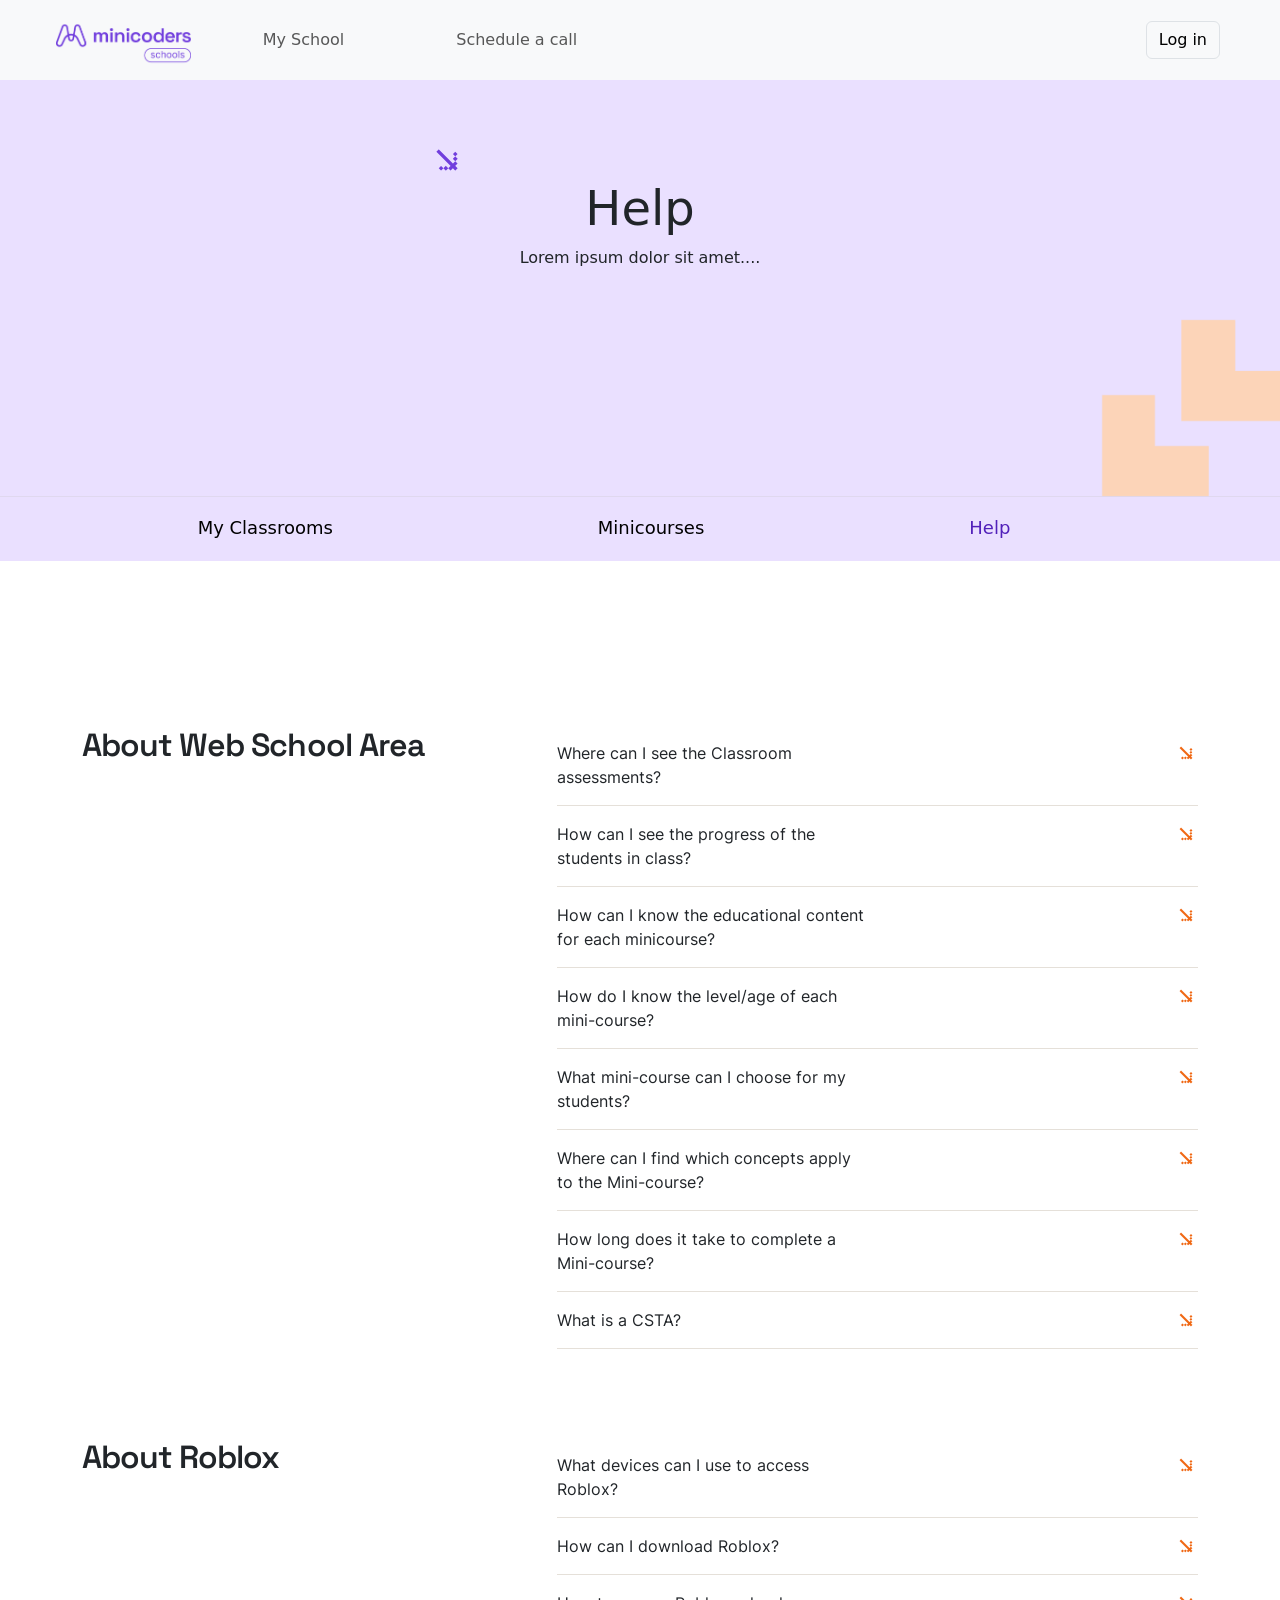
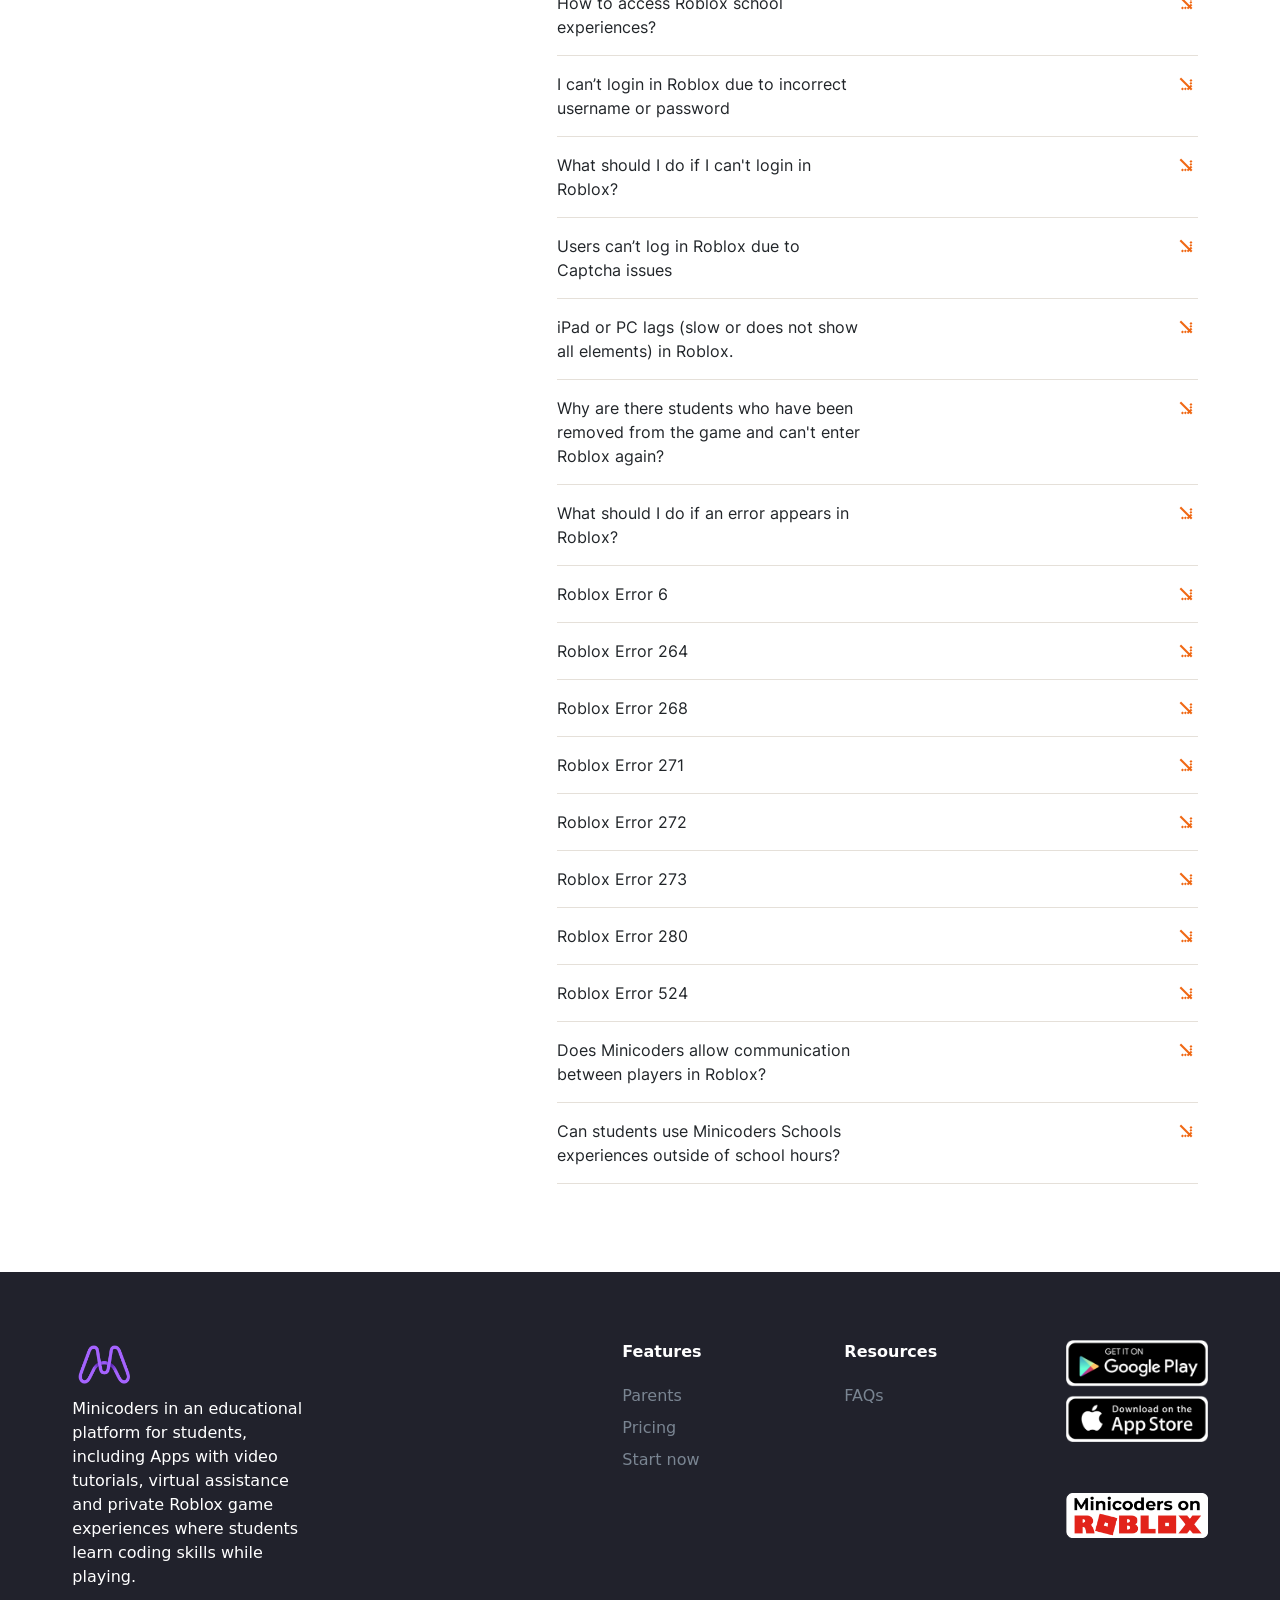
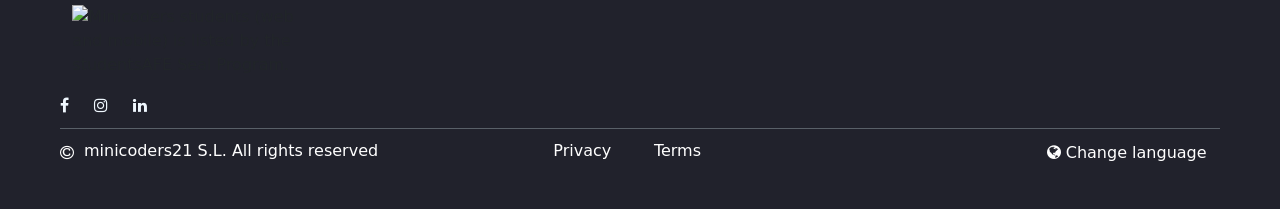
==== commit d7eb3632: "uod" ====
--- a/index.html
+++ b/index.html
@@ -130,7 +130,7 @@
         <ul class="navig">
             <li class="Classrooms"><a href="" style="color: black">My Classrooms</a></li>
             <li><a href="" style="color: black">Minicourses</a></li>
-            <li><a href="" style="color:#5221BA;">FAQ's</a></li>
+            <li><a href="" style="color:#5221BA;">Help</a></li>
         </ul>
     </div>
 </div>
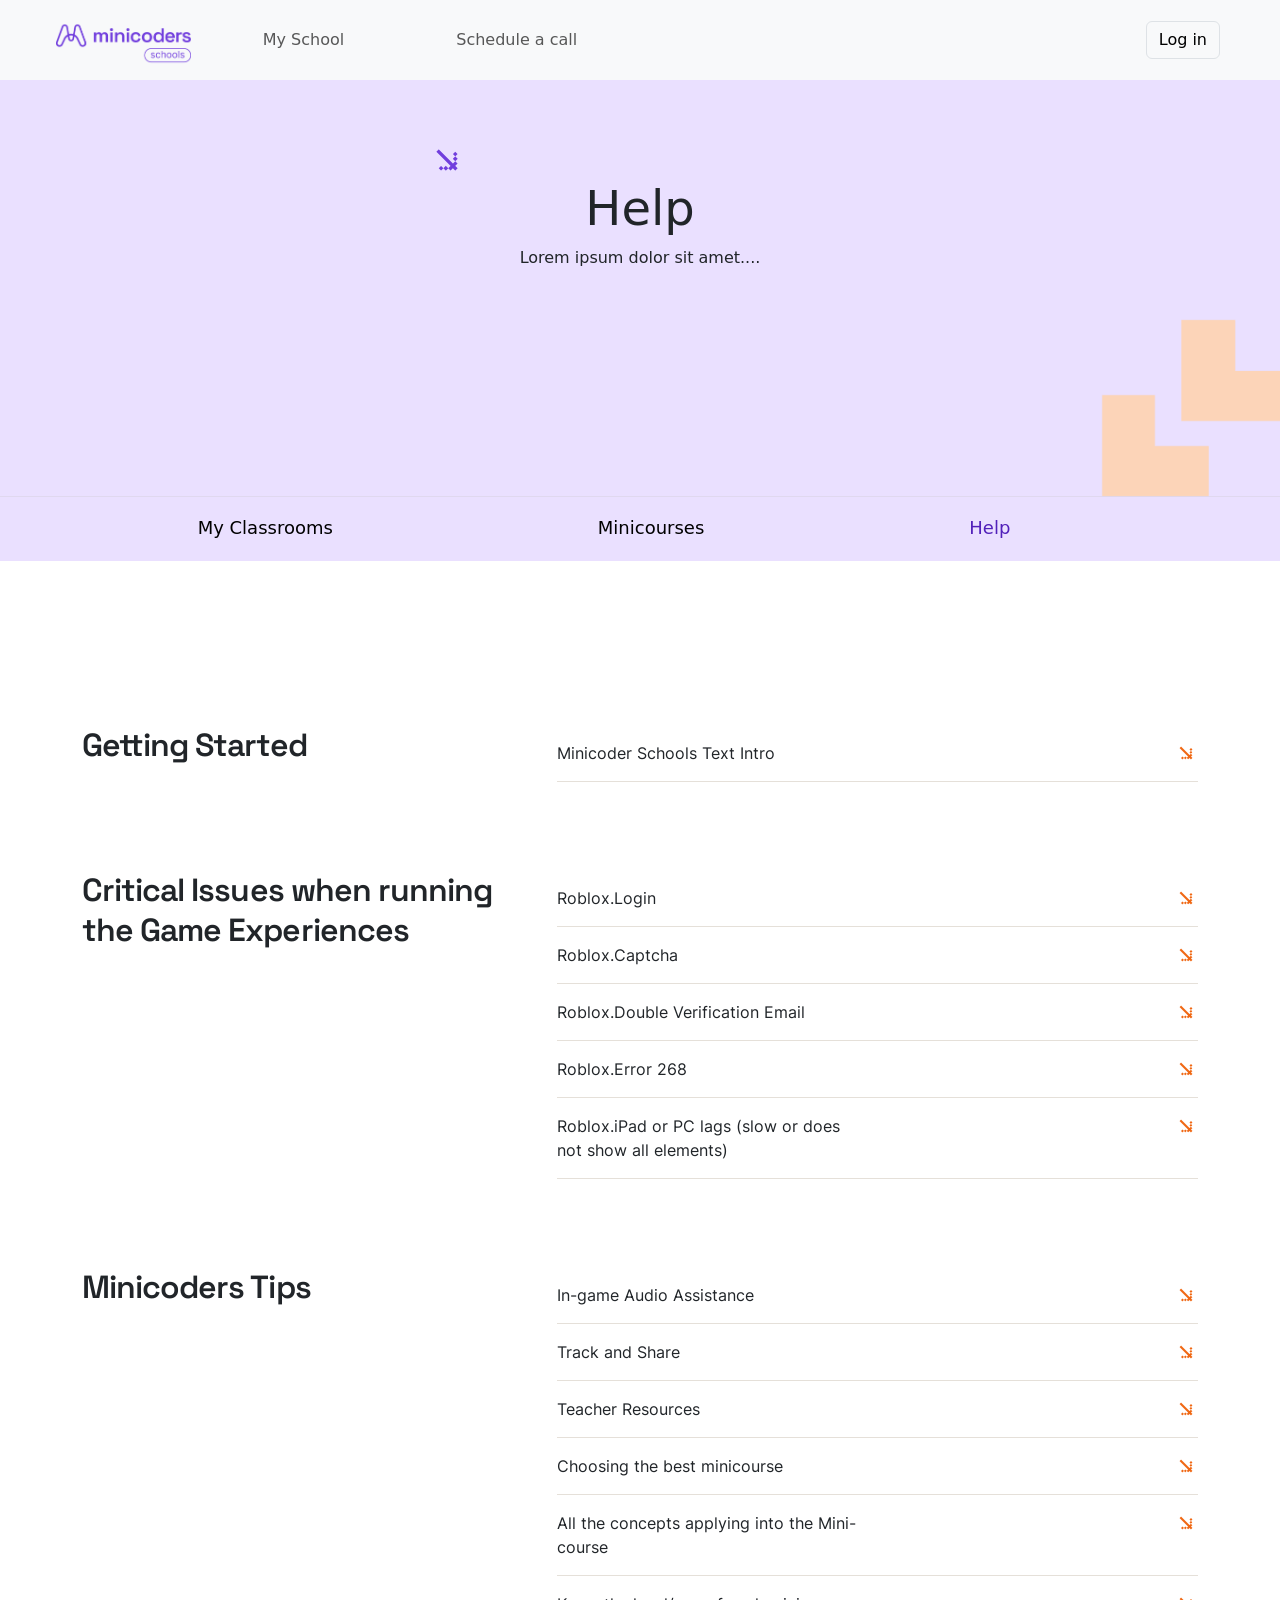
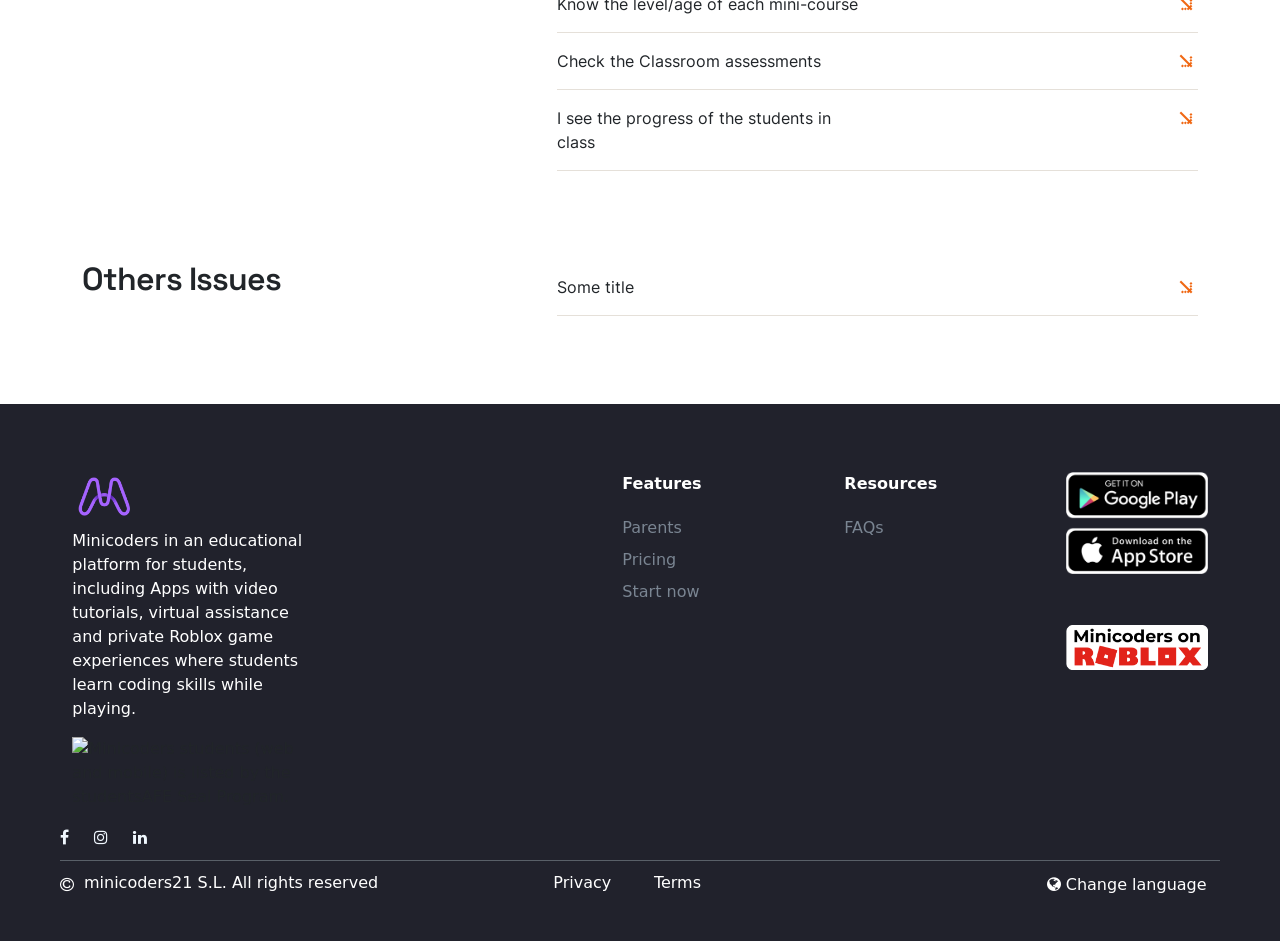
==== commit 634c1cda: "upd" ====
--- a/index.html
+++ b/index.html
@@ -140,122 +140,46 @@
         <div class="row faq-category">
             <div class="col-12 col-md-5 d-flex justify-content-start">
                 <p class="headlineS">
-                    About Web School Area
+                    Getting Started
                 </p>
             </div>
             <div class="col-12 col-md-7">
                 <div class="question-container">
                     <div class="question row justify-content-between accordion cursor-pointer">
                         <div class="col bodyL">
-                            Where can I see the Classroom assessments?
-                        </div>
-                        <div class="col d-flex justify-content-end">
-                            <img id="accordion-arrow-down" src="/static/img/orange-arrow-right-down.png">
-                            <img id="accordion-arrow-up" src="/static/img/orange-arrow-left-up.png">
-                        </div>
-                    </div>
-                    <div class="answer bodyL content3 panel">
-                        In "My Classrooms" you can see all the classes that have been created under the same teacher's account. Here you can see how each class has progressed and what educational topics they are learning together.
-                    </div>
-                </div>
-                <div class="question-container">
-                    <div class="question row justify-content-between accordion cursor-pointer">
-                        <div class="col bodyL">
-                            How can I see the progress of the students in class?
-                        </div>
-                        <div class="col d-flex justify-content-end">
-                            <img id="accordion-arrow-down" src="/static/img/orange-arrow-right-down.png">
-                            <img id="accordion-arrow-up" src="/static/img/orange-arrow-left-up.png">
-                        </div>
-                    </div>
-                    <div class="answer bodyL content3 panel">
-                        Inside the Classrooms Area you can find the students progress by clicking on the name of each class. There you can see the progress chart of each of your students and it will show you how they are progressing in real-time and thus offer personalized support to each of them during the class.
-                    </div>
-                </div>
-                <div class="question-container">
-                    <div class="question row justify-content-between accordion cursor-pointer">
-                        <div class="col bodyL">
-                            How can I know the educational content for each minicourse?
-                        </div>
-                        <div class="col d-flex justify-content-end">
-                            <img id="accordion-arrow-down" src="/static/img/orange-arrow-right-down.png">
-                            <img id="accordion-arrow-up" src="/static/img/orange-arrow-left-up.png">
-                        </div>
-                    </div>
-                    <div class="answer bodyL content3 panel">
-                        In the Mini-courses section you can find a list of short courses so that you can choose the ones that interest you, according to the concepts of Computational Thinking and gaming platform. Each minicourse has a description of what you will learn and the academic objectives you will accomplish by completing it. It also indicates what grade level it is designed for and what gaming platforms you can find it on.
-
-                    </div>
-                </div>
-                <div class="question-container">
-                    <div class="question row justify-content-between accordion cursor-pointer">
-                        <div class="col bodyL">
-                            How do I know the level/age of each mini-course?
-                        </div>
-                        <div class="col d-flex justify-content-end">
-                            <img id="accordion-arrow-down" src="/static/img/orange-arrow-right-down.png">
-                            <img id="accordion-arrow-up" src="/static/img/orange-arrow-left-up.png">
-                        </div>
-                    </div>
-                    <div class="answer bodyL content3 panel">
-                        Our courses are divided into three groups: 1A, 1B, and 2. To know which school course is appropriate for you, we recommend following the references that group our courses. Group 1A is designed for students between 5 and 7 years old, group 1B is for students between 8 and 11 years old, and group 2 is for students between 11 and 14 years old.
-                    </div>
-                </div>
-                <div class="question-container">
-                    <div class="question row justify-content-between accordion cursor-pointer">
-                        <div class="col bodyL">
-                            What mini-course can I choose for my students?
-                        </div>
-                        <div class="col d-flex justify-content-end">
-                            <img id="accordion-arrow-down" src="/static/img/orange-arrow-right-down.png">
-                            <img id="accordion-arrow-up" src="/static/img/orange-arrow-left-up.png">
-                        </div>
-                    </div>
-                    <div class="answer bodyL content3 panel">
-                        To choose a mini-course, it is important to take into account their grade level, the devices needed to complete it, and the relationships it has with other mini-courses. In our learning experiences, we always include tutorial videos and games on platforms such as Roblox, Minecraft, Web, among others. To make your search easier, we recommend filtering the courses by grade and the concepts you wish to learn.
-                    </div>
-                </div>
-                <div class="question-container">
-                    <div class="question row justify-content-between accordion cursor-pointer">
-                        <div class="col bodyL">
-                            Where can I find which concepts apply to the Mini-course?
-                        </div>
-                        <div class="col d-flex justify-content-end">
-                            <img id="accordion-arrow-down" src="/static/img/orange-arrow-right-down.png">
-                            <img id="accordion-arrow-up" src="/static/img/orange-arrow-left-up.png">
-                        </div>
-                    </div>
-                    <div class="answer bodyL content3 panel">
-                        The educational concepts learned in each mini-course are available below the title of each one. Additionally, you can see the academic standards that each course meets in the standards section, located on the right side of each Mini-course description.
-                    </div>
-                </div>
-                <div class="question-container">
-                    <div class="question row justify-content-between accordion cursor-pointer">
-                        <div class="col bodyL">
-                            How long does it take to complete a Mini-course?
-                        </div>
-                        <div class="col d-flex justify-content-end">
-                            <img id="accordion-arrow-down" src="/static/img/orange-arrow-right-down.png">
-                            <img id="accordion-arrow-up" src="/static/img/orange-arrow-left-up.png">
-                        </div>
-                    </div>
-                    <div class="answer bodyL content3 panel">
-                        Most Mini-courses are designed to be completed in a 1-hour class. The average execution time is located in the header of the Mini-course.
-                    </div>
-                </div>
-                <div class="question-container">
-                    <div class="question row justify-content-between accordion cursor-pointer">
-                        <div class="col bodyL">
-                            What is a CSTA?
-                        </div>
-                        <div class="col d-flex justify-content-end">
-                            <img id="accordion-arrow-down" src="/static/img/orange-arrow-right-down.png">
-                            <img id="accordion-arrow-up" src="/static/img/orange-arrow-left-up.png">
-                        </div>
-                    </div>
-                    <div class="answer bodyL content3 panel">
-                        CSTA stands for Computer Science Teachers Association, which is an American teachers' association that promotes computer science education for elementary and secondary school students (between 4 and 19 years old). This association has created a curriculum to help teachers teach computer science in the classroom. The CSTA curriculum covers many topics and concepts, such as programming, artificial intelligence, robotics, and online safety.
-
+                            Minicoder Schools Text Intro
+                        </div>
+                        <div class="col d-flex justify-content-end">
+                            <img id="accordion-arrow-down" src="/static/img/orange-arrow-right-down.png">
+                            <img id="accordion-arrow-up" src="/static/img/orange-arrow-left-up.png">
+                        </div>
+                    </div>
+                    <div class="answer bodyL content3 panel">
+                        Welcome to the Minicoders Schools help center guide!
+                        <p></p>
+                        We are excited to have you join us and take your first steps with your new Minicoders license.
+                        Our goal is to provide you with the essential information you need to set up your students to
+                        learn computational thinking. You can rest assured that all our courses are designed for school
+                        or extra-curricular lessons.
+                        <p></p>
+                        Here are the steps to get started:
+                        <p></p>
+                        <ol>
+                            <li>Step 1: Login to the Schools Web Area where you can access all the information regarding
+                                your students and the Mini-courses provided.
+                            </li>
+                            <li>Step 2: Assign the Mini-course you would like your classroom to start with. In your
+                                School Area, go to the Mini-courses page where you will find all the available lessons.
+                            </li>
+                            <li>Step 3: Prepare the accompanying videos for the Minicourse. Each Mini-course is designed
+                                to provide new educational content through game experiences.
+                            </li>
+                            <li>Step 4: Once students are in their classroom, you can print Minicoders Students Login
+                                Cards to give them easier access to the games experiences.
+                            </li>
+                        </ol>
+                        <p></p>
+                        Congratulations, you are now ready to start the Minicoders school experience!
                     </div>
                 </div>
             </div>
@@ -263,126 +187,102 @@
         <div class="row faq-category">
             <div class="col-12 col-md-5 d-flex justify-content-start">
                 <p class="headlineS">
-                    About Roblox
+                    Critical Issues when running the Game Experiences
                 </p>
             </div>
             <div class="col-12 col-md-7">
                 <div class="question-container">
                     <div class="question row justify-content-between accordion cursor-pointer">
                         <div class="col bodyL">
-                            What devices can I use to access Roblox?
-                        </div>
-                        <div class="col d-flex justify-content-end">
-                            <img id="accordion-arrow-down" src="/static/img/orange-arrow-right-down.png">
-                            <img id="accordion-arrow-up" src="/static/img/orange-arrow-left-up.png">
-                        </div>
-                    </div>
-                    <div class="answer bodyL content3 panel">
-                        Roblox can be used on PC Windows, Mac, iOS, Android, and iPad devices.
-                    </div>
-                </div>
-                <div class="question-container">
-                    <div class="question row justify-content-between accordion cursor-pointer">
-                        <div class="col bodyL">
-                            How can I download Roblox?
-                        </div>
-                        <div class="col d-flex justify-content-end">
-                            <img id="accordion-arrow-down" src="/static/img/orange-arrow-right-down.png">
-                            <img id="accordion-arrow-up" src="/static/img/orange-arrow-left-up.png">
-                        </div>
-                    </div>
-                    <div class="answer bodyL content3 panel">
-                        To download Roblox, the process may differ depending on the device you're using. Here are the instructions for each device:
+                            Roblox.Login
+                        </div>
+                        <div class="col d-flex justify-content-end">
+                            <img id="accordion-arrow-down" src="/static/img/orange-arrow-right-down.png">
+                            <img id="accordion-arrow-up" src="/static/img/orange-arrow-left-up.png">
+                        </div>
+                    </div>
+                    <div class="answer bodyL content3 panel">
+                        Firstly, make sure that you have entered your username and password correctly. Remember that
+                        Minicoders passwords are generated by a combination of capital letters and numbers.
                         <p></p>
-
-                        <ol>
-                        <li>PC Windows, Mac: Open your web browser and search for Roblox. From there, you'll be able to download the desktop version.
-                        <li>Android/Tablet Devices: You can download the application directly from Android Apps on Google Play.
-                        <li>iPad: You can download the application directly from the App Store.
-                        </ol>
-
-
-                        If you need further assistance, we offer a Live Chat service, WhatsApp Web, and email support at schools@minicoder.com.
-
-                    </div>
-                </div>
-                <div class="question-container">
-                    <div class="question row justify-content-between accordion cursor-pointer">
-                        <div class="col bodyL">
-                            How to access Roblox school experiences?
-                        </div>
-                        <div class="col d-flex justify-content-end">
-                            <img id="accordion-arrow-down" src="/static/img/orange-arrow-right-down.png">
-                            <img id="accordion-arrow-up" src="/static/img/orange-arrow-left-up.png">
-                        </div>
-                    </div>
-                    <div class="answer bodyL content3 panel">
-                        To access Minicoders' gaming experiences, you must first log in with the credentials provided by the Minicoders Schools team. Then, you must enter the private Minicoders Schools 21 group where you can find all the gaming experiences we offer on Roblox. There you will find a Private Server for each Gaming Experience. Once inside the server, you can start your class!
-                        <p></p>
-                        Please keep in mind that students will not be able to join the server if there is no teacher present.
-                    </div>
-                </div>
-                <div class="question-container">
-                    <div class="question row justify-content-between accordion cursor-pointer">
-                        <div class="col bodyL">
-                            I can’t login in Roblox due to incorrect username or password
-                        </div>
-                        <div class="col d-flex justify-content-end">
-                            <img id="accordion-arrow-down" src="/static/img/orange-arrow-right-down.png">
-                            <img id="accordion-arrow-up" src="/static/img/orange-arrow-left-up.png">
-                        </div>
-                    </div>
-                    <div class="answer bodyL content3 panel">
-                        Firstly, make sure that you have entered your username and password correctly. Remember that Minicoders passwords are generated by a combination of capital letters and numbers.
-                        <p></p>
-                        If you can't remember your login details or encounter any issues logging in, you can choose the following options:
+                        If you can't remember your login details or encounter any issues logging in, you can choose the
+                        following options:
                         <ol>
                             <li>Check the list of usernames and passwords in the student tables in your School Area</li>
-                            <li>We suggest using one of the extra student accounts available for emergency use and report all users who haven't been able to access Roblox.</li>
+                            <li>If you are struggling logging in we suggest you use one of the extra student accounts
+                                available for emergency use and report all users who haven't been able to access Roblox.
+                            </li>
                         </ol>
-                    </div>
-                </div>
-                <div class="question-container">
-                    <div class="question row justify-content-between accordion cursor-pointer">
-                        <div class="col bodyL">
-                            What should I do if I can't login in Roblox?
-                        </div>
-                        <div class="col d-flex justify-content-end">
-                            <img id="accordion-arrow-down" src="/static/img/orange-arrow-right-down.png">
-                            <img id="accordion-arrow-up" src="/static/img/orange-arrow-left-up.png">
-                        </div>
-                    </div>
-                    <div class="answer bodyL content3 panel">
-                        If a user is unable to log in to Roblox even after solving the verification captcha, please contact operations@minicoders to report the issue.
-                    </div>
-                </div>
-                <div class="question-container">
-                    <div class="question row justify-content-between accordion cursor-pointer">
-                        <div class="col bodyL">
-                            Users can’t log in Roblox due to Captcha issues
-                        </div>
-                        <div class="col d-flex justify-content-end">
-                            <img id="accordion-arrow-down" src="/static/img/orange-arrow-right-down.png">
-                            <img id="accordion-arrow-up" src="/static/img/orange-arrow-left-up.png">
-                        </div>
-                    </div>
-                    <div class="answer bodyL content3 panel">
-                        Roblox uses a captcha verification to prevent bot users. The captcha process typically functions as a pattern recognition model. You need to follow the captcha request. However, if you have more questions or concerns, please check our explanatory video.
-                    </div>
-                </div>
-                <div class="question-container">
-                    <div class="question row justify-content-between accordion cursor-pointer">
-                        <div class="col bodyL">
-                            iPad or PC lags (slow or does not show all elements) in Roblox.
-                        </div>
-                        <div class="col d-flex justify-content-end">
-                            <img id="accordion-arrow-down" src="/static/img/orange-arrow-right-down.png">
-                            <img id="accordion-arrow-up" src="/static/img/orange-arrow-left-up.png">
-                        </div>
-                    </div>
-                    <div class="answer bodyL content3 panel">
-                       If you experience lagging while playing Roblox on your device and want to improve performance, you can adjust the graphic details manually. Please to adjust that, follow these steps:
-                       <p></p>
+                        <p>
+                            If a user is unable to log in to Roblox even after solving the verification captcha, please
+                            contact operations@minicoders to report the issue.
+                    </div>
+                </div>
+                <div class="question-container">
+                    <div class="question row justify-content-between accordion cursor-pointer">
+                        <div class="col bodyL">
+                            Roblox.Captcha
+                        </div>
+                        <div class="col d-flex justify-content-end">
+                            <img id="accordion-arrow-down" src="/static/img/orange-arrow-right-down.png">
+                            <img id="accordion-arrow-up" src="/static/img/orange-arrow-left-up.png">
+                        </div>
+                    </div>
+                    <div class="answer bodyL content3 panel">
+                        Roblox uses a captcha verification to prevent bot users. The captcha process typically functions
+                        as a pattern recognition model. You need to follow the captcha request. However, if you have
+                        more questions or concerns, please check our explanatory video.
+
+                    </div>
+                </div>
+                <div class="question-container">
+                    <div class="question row justify-content-between accordion cursor-pointer">
+                        <div class="col bodyL">
+                            Roblox.Double Verification Email
+                        </div>
+                        <div class="col d-flex justify-content-end">
+                            <img id="accordion-arrow-down" src="/static/img/orange-arrow-right-down.png">
+                            <img id="accordion-arrow-up" src="/static/img/orange-arrow-left-up.png">
+                        </div>
+                    </div>
+                    <div class="answer bodyL content3 panel">
+                        Roblox uses a captcha verification to prevent bot users. The captcha process typically functions
+                        as a pattern recognition model. You need to follow the captcha request. However, if you have
+                        more questions or concerns, please check our explanatory video.
+                    </div>
+                </div>
+                <div class="question-container">
+                    <div class="question row justify-content-between accordion cursor-pointer">
+                        <div class="col bodyL">
+                            Roblox.Error 268
+                        </div>
+                        <div class="col d-flex justify-content-end">
+                            <img id="accordion-arrow-down" src="/static/img/orange-arrow-right-down.png">
+                            <img id="accordion-arrow-up" src="/static/img/orange-arrow-left-up.png">
+                        </div>
+                    </div>
+                    <div class="answer bodyL content3 panel">
+                        If you encounter error 268 on your screen, it indicates that the server has kicked you out. You
+                        have been expelled because of unexpected client behavior. This can happen if Roblox conflicts
+                        with an exploit program that you have installed. The solution is to uninstall the conflicting
+                        program, try to restart the application by either deleting and re-downloading it or simply
+                        shutting it down and reopening it.
+                    </div>
+                </div>
+                <div class="question-container">
+                    <div class="question row justify-content-between accordion cursor-pointer">
+                        <div class="col bodyL">
+                            Roblox.iPad or PC lags (slow or does not show all elements)
+                        </div>
+                        <div class="col d-flex justify-content-end">
+                            <img id="accordion-arrow-down" src="/static/img/orange-arrow-right-down.png">
+                            <img id="accordion-arrow-up" src="/static/img/orange-arrow-left-up.png">
+                        </div>
+                    </div>
+                    <div class="answer bodyL content3 panel">
+                        If you experience lagging while playing Roblox on your device and want to improve performance,
+                        you can adjust the graphic details manually. Please to adjust that, follow these steps:
+                        <p></p>
                         <ol>
                             <li>Click on the Roblox logo in the upper left corner of the screen.</li>
                             <li>Select the Settings tab.</li>
@@ -391,291 +291,179 @@
                             <li>Use the graphics quality bar to decrease the quality to the minimum.</li>
                         </ol>
                         <p></p>
-                        By adjusting the graphic details in Roblox settings, you can ensure smoother gameplay on your device.
-                    </div>
-                </div>
-                <div class="question-container">
-                    <div class="question row justify-content-between accordion cursor-pointer">
-                        <div class="col bodyL">
-                            Why are there students who have been removed from the game and can't enter Roblox again?
-                        </div>
-                        <div class="col d-flex justify-content-end">
-                            <img id="accordion-arrow-down" src="/static/img/orange-arrow-right-down.png">
-                            <img id="accordion-arrow-up" src="/static/img/orange-arrow-left-up.png">
-                        </div>
-                    </div>
-                    <div class="answer bodyL content3 panel">
-                        Roblox has communication and platform usage policies that must be followed. If any of these policies are violated, the student's account may be temporarily blocked. To learn more about these policies, you can visit the Minicoders' guide to using experiences.
-                    </div>
-                </div>
-                <div class="question-container">
-                    <div class="question row justify-content-between accordion cursor-pointer">
-                        <div class="col bodyL">
-                            What should I do if an error appears in Roblox?
-                        </div>
-                        <div class="col d-flex justify-content-end">
-                            <img id="accordion-arrow-down" src="/static/img/orange-arrow-right-down.png">
-                            <img id="accordion-arrow-up" src="/static/img/orange-arrow-left-up.png">
-                        </div>
-                    </div>
-                    <div class="answer bodyL content3 panel">
-                        At Minicoders, we offer a guide to common errors that can help you solve some technical problems on the spot. In case you need external assistance, we have a Live Chat service, WhatsApp Web, or our email account schools@minicoder.com available.
-                    </div>
-                </div>
-                <div class="question-container">
-                    <div class="question row justify-content-between accordion cursor-pointer">
-                        <div class="col bodyL">
-                            Roblox Error 6
-                        </div>
-                        <div class="col d-flex justify-content-end">
-                            <img id="accordion-arrow-down" src="/static/img/orange-arrow-right-down.png">
-                            <img id="accordion-arrow-up" src="/static/img/orange-arrow-left-up.png">
-                        </div>
-                    </div>
-                    <div class="answer bodyL content3 panel">
-                        There is an issue with the internet connection. It is possible that your connection has dropped or the antivirus is blocking Roblox. Check your internet connection and make sure it is stable and working properly.
-                        <p></p>
-                        If the problem persists, check if your antivirus is blocking Roblox as a threat or contact
-                        <a style="text-decoration: underline; color: #0d6efd" href="">schools@minicoders.com</a>
-                    </div>
-                </div>
-                <div class="question-container">
-                    <div class="question row justify-content-between accordion cursor-pointer">
-                        <div class="col bodyL">
-                            Roblox Error 264
-                        </div>
-                        <div class="col d-flex justify-content-end">
-                            <img id="accordion-arrow-down" src="/static/img/orange-arrow-right-down.png">
-                            <img id="accordion-arrow-up" src="/static/img/orange-arrow-left-up.png">
-                        </div>
-                    </div>
-                    <div class="answer bodyL content3 panel">
-                        The same account started the game from a different device. That means you have opened two different clients with the same account. To solve this, simply close one of the two clients you have opened
-                    </div>
-                </div>
-                <div class="question-container">
-                    <div class="question row justify-content-between accordion cursor-pointer">
-                        <div class="col bodyL">
-                            Roblox Error 268
-                        </div>
-                        <div class="col d-flex justify-content-end">
-                            <img id="accordion-arrow-down" src="/static/img/orange-arrow-right-down.png">
-                            <img id="accordion-arrow-up" src="/static/img/orange-arrow-left-up.png">
-                        </div>
-                    </div>
-                    <div class="answer bodyL content3 panel">
-                        If you encounter error 268 on your screen, it indicates that the server has kicked you out. You have been expelled because of unexpected client behavior. This can happen if Roblox conflicts with an exploit program that you have installed. The solution is to uninstall the conflicting program, try to restart the application by either deleting and re-downloading it or simply shutting it down and reopening it.
-                    </div>
-                </div>
-                <div class="question-container">
-                    <div class="question row justify-content-between accordion cursor-pointer">
-                        <div class="col bodyL">
-                            Roblox Error 271
-                        </div>
-                        <div class="col d-flex justify-content-end">
-                            <img id="accordion-arrow-down" src="/static/img/orange-arrow-right-down.png">
-                            <img id="accordion-arrow-up" src="/static/img/orange-arrow-left-up.png">
-                        </div>
-                    </div>
-                    <div class="answer bodyL content3 panel">
-                        Sometimes, you may encounter this error when the server has no active player or for an unknown reason. If you encounter this error, please try to rejoin the game.
-                    </div>
-                </div>
-                 <div class="question-container">
-                    <div class="question row justify-content-between accordion cursor-pointer">
-                        <div class="col bodyL">
-                            Roblox Error 272
-                        </div>
-                        <div class="col d-flex justify-content-end">
-                            <img id="accordion-arrow-down" src="/static/img/orange-arrow-right-down.png">
-                            <img id="accordion-arrow-up" src="/static/img/orange-arrow-left-up.png">
-                        </div>
-                    </div>
-                    <div class="answer bodyL content3 panel">
-                        Lost connection due to an error. This could be because Roblox has detected an exploit that you need to close. An exploit is a computer program, a part of software, or a script that takes advantage of an error or vulnerability to cause unintended or unexpected behavior on software, hardware, or any electronic device.
-                    </div>
-                </div>
-                 <div class="question-container">
-                    <div class="question row justify-content-between accordion cursor-pointer">
-                        <div class="col bodyL">
-                            Roblox Error 273
-                        </div>
-                        <div class="col d-flex justify-content-end">
-                            <img id="accordion-arrow-down" src="/static/img/orange-arrow-right-down.png">
-                            <img id="accordion-arrow-up" src="/static/img/orange-arrow-left-up.png">
-                        </div>
-                    </div>
-                    <div class="answer bodyL content3 panel">
-                        Disconnected from the game. This may be due to receiving a warning, attempting to open the same account from another device, being banned, or having an unstable internet connection.
-                    </div>
-                </div>
-                 <div class="question-container">
-                    <div class="question row justify-content-between accordion cursor-pointer">
-                        <div class="col bodyL">
-                            Roblox Error 280
-                        </div>
-                        <div class="col d-flex justify-content-end">
-                            <img id="accordion-arrow-down" src="/static/img/orange-arrow-right-down.png">
-                            <img id="accordion-arrow-up" src="/static/img/orange-arrow-left-up.png">
-                        </div>
-                    </div>
-                    <div class="answer bodyL content3 panel">
-                        Your current version of Roblox is outdated. Please update Roblox and try again.
-                    </div>
-                </div>
-                <div class="question-container">
-                    <div class="question row justify-content-between accordion cursor-pointer">
-                        <div class="col bodyL">
-                            Roblox Error 524
-                        </div>
-                        <div class="col d-flex justify-content-end">
-                            <img id="accordion-arrow-down" src="/static/img/orange-arrow-right-down.png">
-                            <img id="accordion-arrow-up" src="/static/img/orange-arrow-left-up.png">
-                        </div>
-                    </div>
-                    <div class="answer bodyL content3 panel">
-                        You are not authorized to access this game or do not have permissions. To review this error please contact Minicoders customer support. We offer real-time assistance through WhatsApp Web, or you can send us an email at schools@minicoders.com. Our support team will be happy to assist you in resolving the issue.
-                    </div>
-                </div>
-                <div class="question-container">
-                    <div class="question row justify-content-between accordion cursor-pointer">
-                        <div class="col bodyL">
-                            Does Minicoders allow communication between players in Roblox?
-                        </div>
-                        <div class="col d-flex justify-content-end">
-                            <img id="accordion-arrow-down" src="/static/img/orange-arrow-right-down.png">
-                            <img id="accordion-arrow-up" src="/static/img/orange-arrow-left-up.png">
-                        </div>
-                    </div>
-                    <div class="answer bodyL content3 panel">
-                        With Minicoders Schools experiences, communication between players only occurs among students in the same class. To ensure that communication and collaboration only take place among students, Minicoders works with exclusive private servers for each class. Furthermore, this communication can occur under the privacy policy of Roblox, which is approved by COPPA and the FTC, meaning that it is a company that cares deeply about the safety of children in all of its experiences.
-                    </div>
-                </div>
-                <div class="question-container">
-                    <div class="question row justify-content-between accordion cursor-pointer">
-                        <div class="col bodyL">
-                            Can students use Minicoders Schools experiences outside of school hours?
-                        </div>
-                        <div class="col d-flex justify-content-end">
-                            <img id="accordion-arrow-down" src="/static/img/orange-arrow-right-down.png">
-                            <img id="accordion-arrow-up" src="/static/img/orange-arrow-left-up.png">
-                        </div>
-                    </div>
-                    <div class="answer bodyL content3 panel">
-                        No, Minicoders Schools does not permit access to gaming experiences without the presence of a teacher or account administrator.
-
-                    </div>
-                </div>
-                    
-            </div>
-        </div>
-        <!-- <div class="row faq-category">
+                        By adjusting the graphic details in Roblox settings, you can ensure smoother gameplay on your
+                        device
+                    </div>
+                </div>
+
+            </div>
+        </div>
+        <div class="row faq-category">
             <div class="col-12 col-md-5 d-flex justify-content-start">
                 <p class="headlineS">
-                    About Gift & Referrals
+                    Minicoders Tips
                 </p>
             </div>
             <div class="col-12 col-md-7">
                 <div class="question-container">
                     <div class="question row justify-content-between accordion cursor-pointer">
                         <div class="col bodyL">
-                            How can I get a free Minicoders Premium subscription for 1 month?
-                        </div>
-                        <div class="col d-flex justify-content-end">
-                            <img id="accordion-arrow-down" src="/static/img/orange-arrow-right-down.png">
-                            <img id="accordion-arrow-up" src="/static/img/orange-arrow-left-up.png">
-                        </div>
-                    </div>
-                    <div class="answer bodyL content3 panel">
-                        (COMING SOON!) You can get a free subscription for 1 month by participating in our Referral Program (Member get Member). Share your referral code with all your friends and get free subscription months.
-                    </div>
-                </div>
-                <div class="question-container">
-                    <div class="question row justify-content-between accordion cursor-pointer">
-                        <div class="col bodyL">
-                            Is the gift subscription auto-renewing?
-                        </div>
-                        <div class="col d-flex justify-content-end">
-                            <img id="accordion-arrow-down" src="/static/img/orange-arrow-right-down.png">
-                            <img id="accordion-arrow-up" src="/static/img/orange-arrow-left-up.png">
-                        </div>
-                    </div>
-                    <div class="answer bodyL content3 panel">
-                        No. The gift subscription it’s only valid for the time that’s indicated on the gift code.
-                    </div>
-                </div>
-            </div>
-        </div> -->
-      <!--<div class="row faq-category">
+                            In-game Audio Assistance
+                        </div>
+                        <div class="col d-flex justify-content-end">
+                            <img id="accordion-arrow-down" src="/static/img/orange-arrow-right-down.png">
+                            <img id="accordion-arrow-up" src="/static/img/orange-arrow-left-up.png">
+                        </div>
+                    </div>
+                    <div class="answer bodyL content3 panel">
+                        Our experiences provide audio in-game to offer extra guidance for students and enable them to
+                        progress independently in case they get stuck.
+                    </div>
+                </div>
+                <div class="question-container">
+                    <div class="question row justify-content-between accordion cursor-pointer">
+                        <div class="col bodyL">
+                            Track and Share
+                        </div>
+                        <div class="col d-flex justify-content-end">
+                            <img id="accordion-arrow-down" src="/static/img/orange-arrow-right-down.png">
+                            <img id="accordion-arrow-up" src="/static/img/orange-arrow-left-up.png">
+                        </div>
+                    </div>
+                    <div class="answer bodyL content3 panel">
+                        Using Minicoders Schools, teachers can assess students’ understanding of the coding concepts
+                        they have learned. Additionally, At any point, you can follow your students’ progress directly
+                        from your Classroom Page.
+                    </div>
+                </div>
+                <div class="question-container">
+                    <div class="question row justify-content-between accordion cursor-pointer">
+                        <div class="col bodyL">
+                            Teacher Resources
+                        </div>
+                        <div class="col d-flex justify-content-end">
+                            <img id="accordion-arrow-down" src="/static/img/orange-arrow-right-down.png">
+                            <img id="accordion-arrow-up" src="/static/img/orange-arrow-left-up.png">
+                        </div>
+                    </div>
+                    <div class="answer bodyL content3 panel">
+                        Check out the Mini Courses Web Page, where you will find all the pedagogical resources,
+                        including <strong>lesson plans</strong> for all of our courses as well as access to the
+                        solutions to challenges.
+                    </div>
+                </div>
+                <div class="question-container">
+                    <div class="question row justify-content-between accordion cursor-pointer">
+                        <div class="col bodyL">
+                            Choosing the best minicourse
+                        </div>
+                        <div class="col d-flex justify-content-end">
+                            <img id="accordion-arrow-down" src="/static/img/orange-arrow-right-down.png">
+                            <img id="accordion-arrow-up" src="/static/img/orange-arrow-left-up.png">
+                        </div>
+                    </div>
+                    <div class="answer bodyL content3 panel">
+                        To choose a mini-course, it is important to take into account their grade level, the devices
+                        needed to complete it, and the relationships it has with other mini-courses. In our learning
+                        experiences, we always include tutorial videos and games on platforms such as Roblox, Minecraft,
+                        Web, among others. To make your search easier, we recommend filtering the courses by grade and
+                        the concepts you wish to learn.
+                    </div>
+                </div>
+                <div class="question-container">
+                    <div class="question row justify-content-between accordion cursor-pointer">
+                        <div class="col bodyL">
+                            All the concepts applying into the Mini-course
+                        </div>
+                        <div class="col d-flex justify-content-end">
+                            <img id="accordion-arrow-down" src="/static/img/orange-arrow-right-down.png">
+                            <img id="accordion-arrow-up" src="/static/img/orange-arrow-left-up.png">
+                        </div>
+                    </div>
+                    <div class="answer bodyL content3 panel">
+                        The educational concepts learned in each mini-course are available below the title of each one.
+                        Additionally, you can see the academic standards that each course meets in the standards
+                        section, located on the right side of each Mini-course description.
+                    </div>
+                </div>
+                <div class="question-container">
+                    <div class="question row justify-content-between accordion cursor-pointer">
+                        <div class="col bodyL">
+                            Know the level/age of each mini-course
+                        </div>
+                        <div class="col d-flex justify-content-end">
+                            <img id="accordion-arrow-down" src="/static/img/orange-arrow-right-down.png">
+                            <img id="accordion-arrow-up" src="/static/img/orange-arrow-left-up.png">
+                        </div>
+                    </div>
+                    <div class="answer bodyL content3 panel">
+                        Our courses are divided into three groups: 1A, 1B, and 2. To know which school course is
+                        appropriate for you, we recommend following the references that group our courses. Group 1A is
+                        designed for students between 5 and 7 years old, group 1B is for students between 8 and 11 years
+                        old, and group 2 is for students between 11 and 14 years old.
+                    </div>
+                </div>
+                <div class="question-container">
+                    <div class="question row justify-content-between accordion cursor-pointer">
+                        <div class="col bodyL">
+                            Check the Classroom assessments
+                        </div>
+                        <div class="col d-flex justify-content-end">
+                            <img id="accordion-arrow-down" src="/static/img/orange-arrow-right-down.png">
+                            <img id="accordion-arrow-up" src="/static/img/orange-arrow-left-up.png">
+                        </div>
+                    </div>
+                    <div class="answer bodyL content3 panel">
+                        In "My Classrooms" you can see all the classes that have been created under the same teacher's
+                        account. Here you can see how each class has progressed and what educational topics they are
+                        learning together.
+                    </div>
+                </div>
+                <div class="question-container">
+                    <div class="question row justify-content-between accordion cursor-pointer">
+                        <div class="col bodyL">
+                            I see the progress of the students in class
+                        </div>
+                        <div class="col d-flex justify-content-end">
+                            <img id="accordion-arrow-down" src="/static/img/orange-arrow-right-down.png">
+                            <img id="accordion-arrow-up" src="/static/img/orange-arrow-left-up.png">
+                        </div>
+                    </div>
+                    <div class="answer bodyL content3 panel">
+                        Inside the Classrooms Area you can find the students progress by clicking on the name of each
+                        class. There you can see the progress chart of each of your students and it will show you how
+                        they are progressing in real-time and thus offer personalized support to each of them during the
+                        class.
+
+                    </div>
+                </div>
+            </div>
+        </div>
+        <div class="row faq-category">
             <div class="col-12 col-md-5 d-flex justify-content-start">
                 <p class="headlineS">
-                    About Technical Questions & Security
+                    Others Issues
                 </p>
             </div>
             <div class="col-12 col-md-7">
                 <div class="question-container">
                     <div class="question row justify-content-between accordion cursor-pointer">
                         <div class="col bodyL">
-                            What does Minicoders do to protect safety and privacy?
-                        </div>
-                        <div class="col d-flex justify-content-end">
-                            <img id="accordion-arrow-down" src="/static/img/orange-arrow-right-down.png">
-                            <img id="accordion-arrow-up" src="/static/img/orange-arrow-left-up.png">
-                        </div>
-                    </div>
-                    <div class="answer bodyL content3 panel">
-                        Roblox is COPPA and FTC approved, meaning it is a company that cares a lot about child
-                        safety across all of their experiences. We could not find a better metaverse platform where
-                        to locate our play-to-learn experiences made for students.
-                    </div>
-                </div>
-                <div class="question-container">
-                    <div class="question row justify-content-between accordion cursor-pointer">
-                        <div class="col bodyL">
-                            Does Minicoders collect any private data on my child?
-                        </div>
-                        <div class="col d-flex justify-content-end">
-                            <img id="accordion-arrow-down" src="/static/img/orange-arrow-right-down.png">
-                            <img id="accordion-arrow-up" src="/static/img/orange-arrow-left-up.png">
-                        </div>
-                    </div>
-                    <div class="answer bodyL content3 panel">
-                        Minicoders collects no personal information about the players except for their nicknames,
-                        avatars, and learning progress on Roblox. You can read more about our Privacy Policy here.
-                    </div>
-                </div>
-                <div class="question-container">
-                    <div class="question row justify-content-between accordion cursor-pointer">
-                        <div class="col bodyL">
-                            Does Minicoders allow any communication between players?
-                        </div>
-                        <div class="col d-flex justify-content-end">
-                            <img id="accordion-arrow-down" src="/static/img/orange-arrow-right-down.png">
-                            <img id="accordion-arrow-up" src="/static/img/orange-arrow-left-up.png">
-                        </div>
-                    </div>
-                    <div class="answer bodyL content3 panel">
-                        Communication among players cannot happen in the Minicoders students Apps. In our game
-                        experiences in Roblox, communication can happen under the Roblox Privacy policy.
-                    </div>
-                </div>
-                <div class="question-container">
-                    <div class="question row justify-content-between accordion cursor-pointer">
-                        <div class="col bodyL">
-                            Does the app work on a tablet?
-                        </div>
-                        <div class="col d-flex justify-content-end">
-                            <img id="accordion-arrow-down" src="/static/img/orange-arrow-right-down.png">
-                            <img id="accordion-arrow-up" src="/static/img/orange-arrow-left-up.png">
-                        </div>
-                    </div>
-                    <div class="answer bodyL content3 panel">
-                        Yes, our Minicoders students apps are available for iOS and Android devices. Roblox clients are
-                        also available for iOS and Android devices, as well as Windows PCs and Macs.
-                    </div>
-                </div>
-            </div>
-        </div> -->
+                            Some title
+                        </div>
+                        <div class="col d-flex justify-content-end">
+                            <img id="accordion-arrow-down" src="/static/img/orange-arrow-right-down.png">
+                            <img id="accordion-arrow-up" src="/static/img/orange-arrow-left-up.png">
+                        </div>
+                    </div>
+                    <div class="answer bodyL content3 panel">
+                        In case you need external assistance, contact us directly through our Live Chat service, WhatsApp Web, or at
+                        <a href="" style="color: #0d6efd; text-decoration: underline;"> schools@minicoder.com.</a>
+                    </div>
+                </div>
+
+            </div>
+        </div>
     </div>
 </div>
 
@@ -696,8 +484,6 @@
     }
 </script>
 </div>
-
-
 
 
 <link rel="stylesheet" href="https://cdnjs.cloudflare.com/ajax/libs/font-awesome/4.7.0/css/font-awesome.min.css">
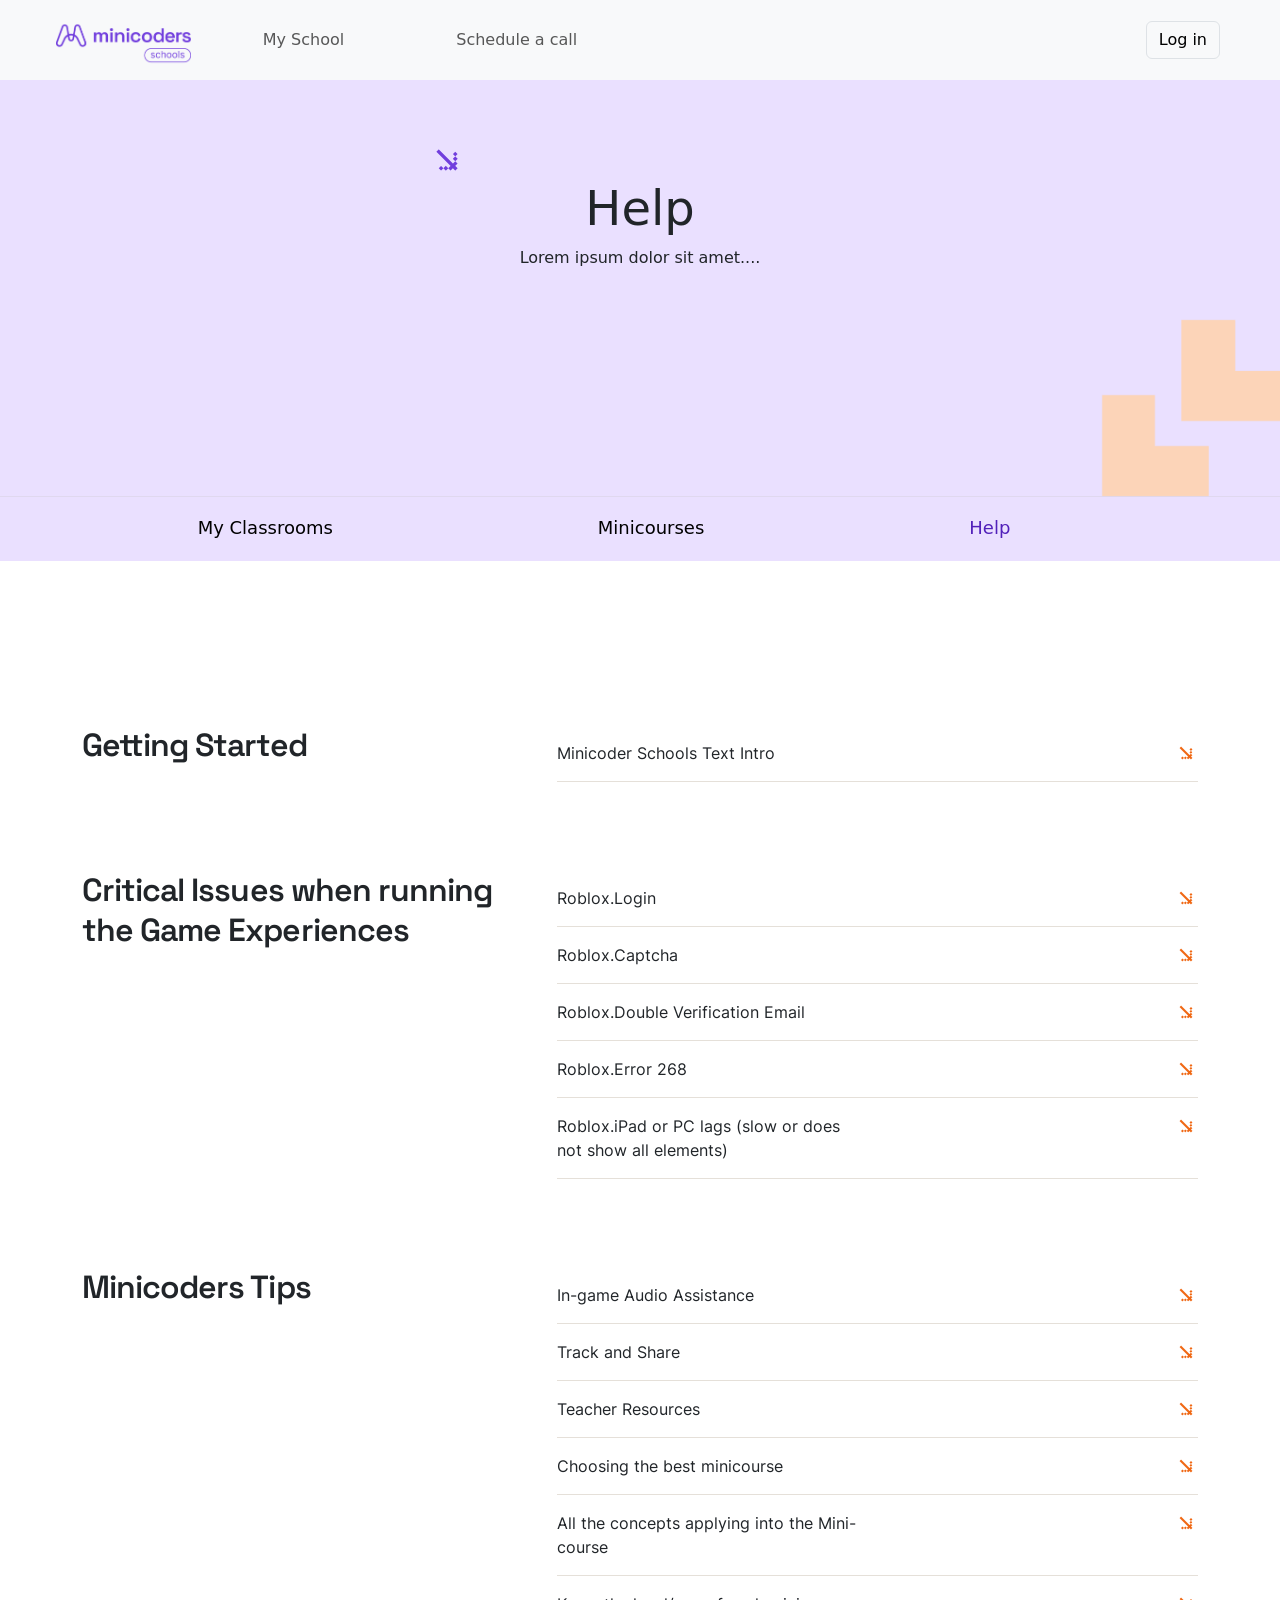
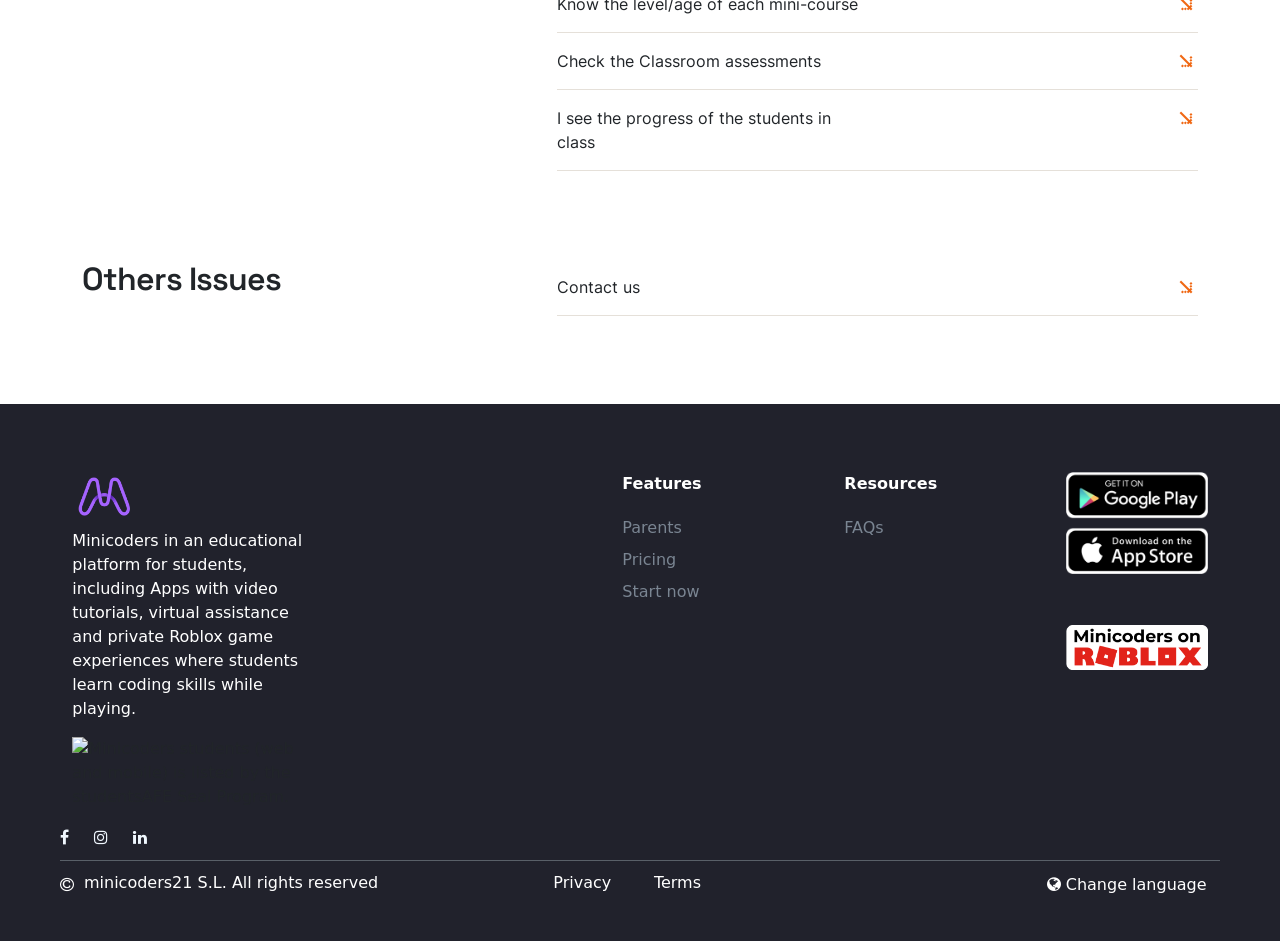
==== commit 5975ae83: "upd" ====
--- a/index.html
+++ b/index.html
@@ -449,7 +449,7 @@
                 <div class="question-container">
                     <div class="question row justify-content-between accordion cursor-pointer">
                         <div class="col bodyL">
-                            Some title
+                            Contact us
                         </div>
                         <div class="col d-flex justify-content-end">
                             <img id="accordion-arrow-down" src="/static/img/orange-arrow-right-down.png">
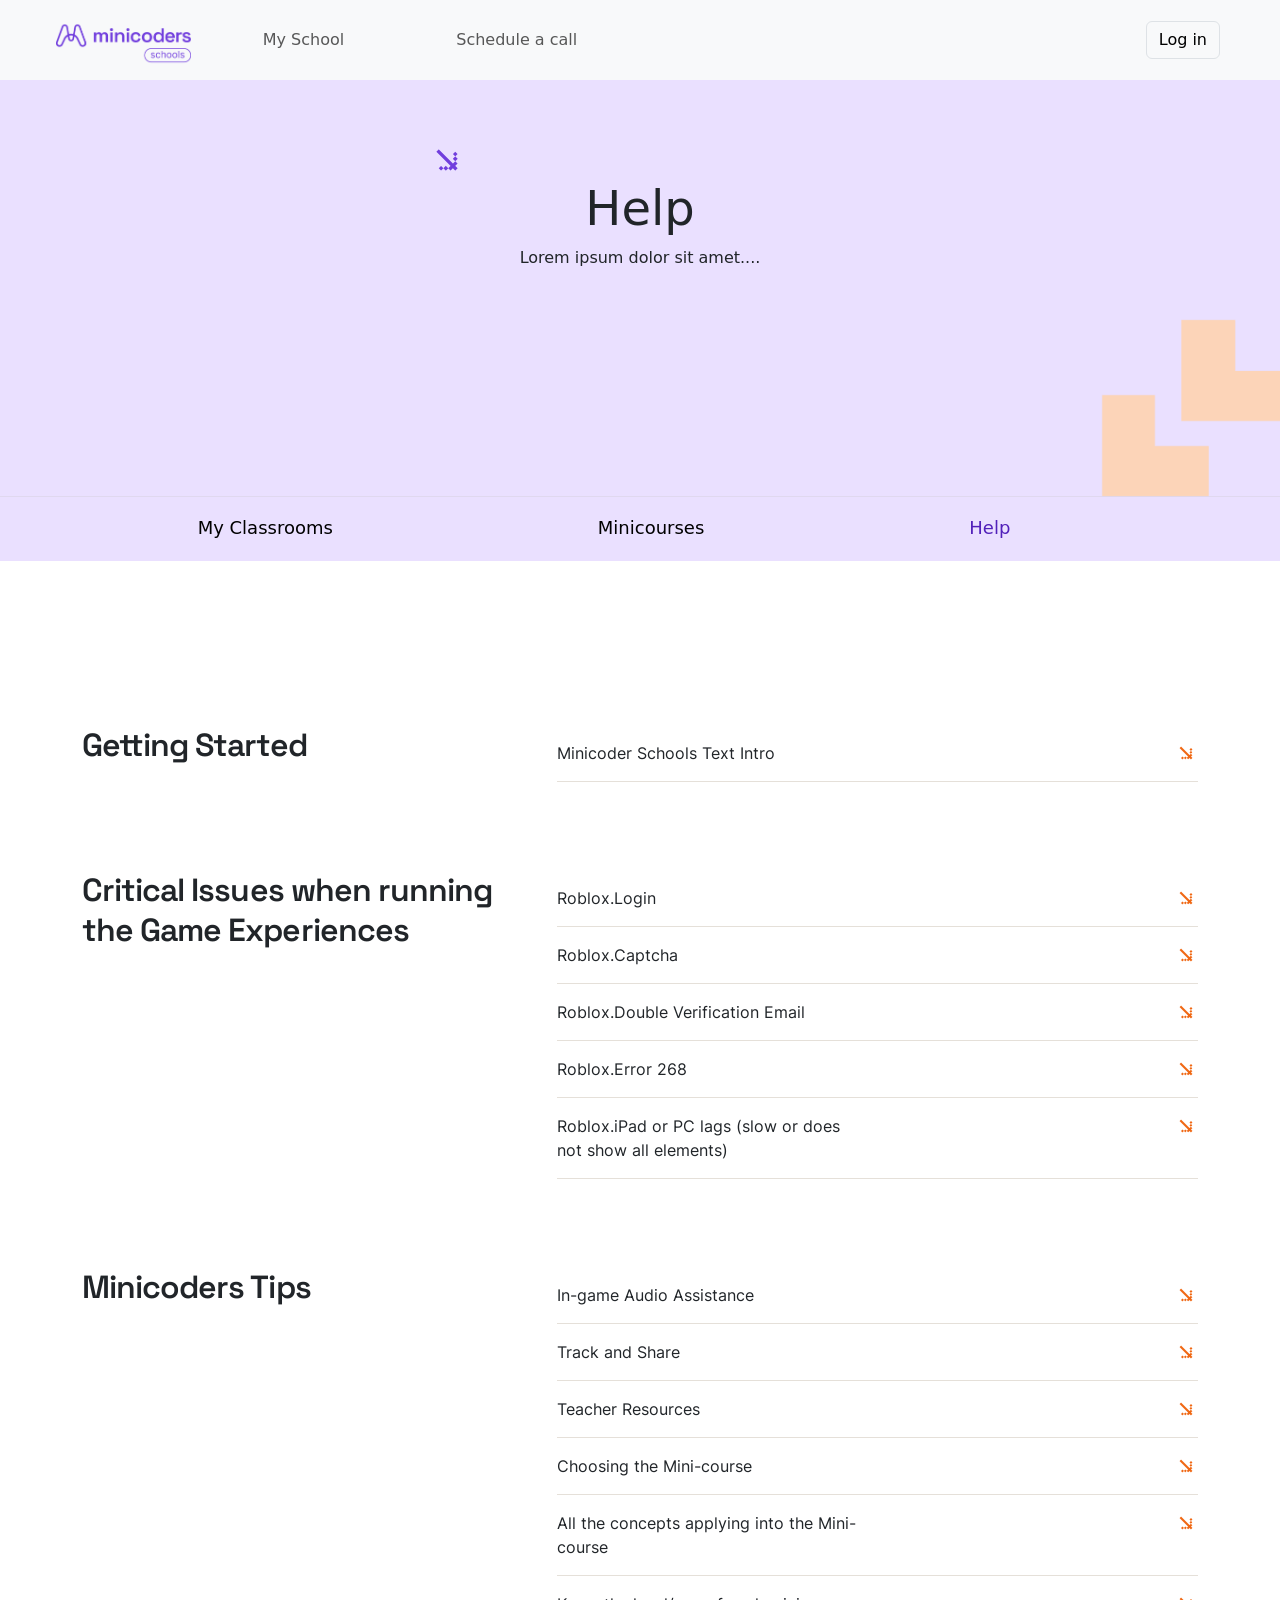
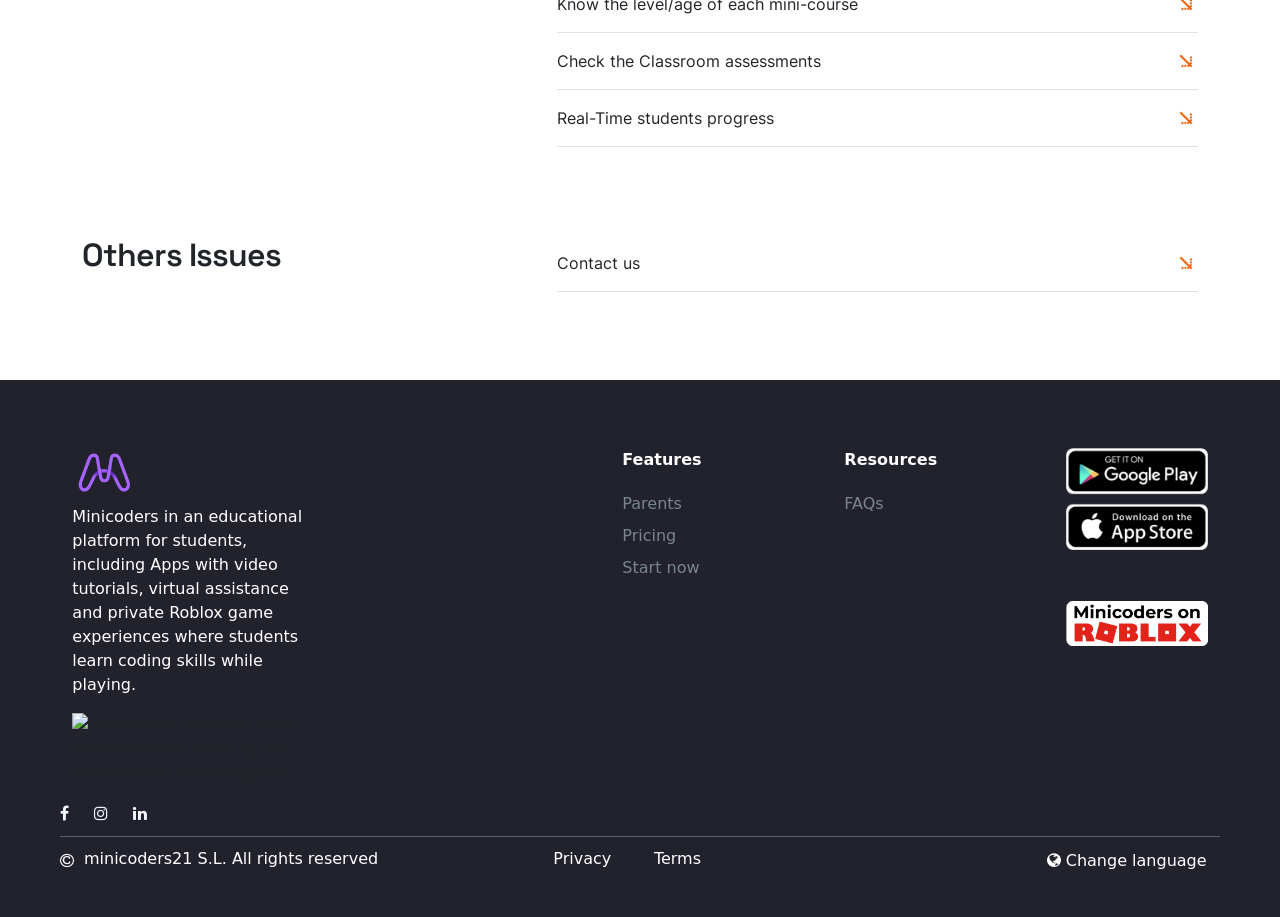
==== commit fd8b54d8: "upd" ====
--- a/index.html
+++ b/index.html
@@ -165,17 +165,20 @@
                         Here are the steps to get started:
                         <p></p>
                         <ol>
-                            <li>Step 1: Login to the Schools Web Area where you can access all the information regarding
-                                your students and the Mini-courses provided.
+                            <li>Step 1: Log in to your school's web area, where you can access all the information about
+                                your students and the mini-courses provided.
                             </li>
-                            <li>Step 2: Assign the Mini-course you would like your classroom to start with. In your
-                                School Area, go to the Mini-courses page where you will find all the available lessons.
+                            <li>Step 2: Assign the mini-course that you would like your classroom to start with. In your
+                                school's web area, go to the mini-courses page where you will find all the available
+                                lessons.
                             </li>
-                            <li>Step 3: Prepare the accompanying videos for the Minicourse. Each Mini-course is designed
-                                to provide new educational content through game experiences.
+                            <li>Step 3: Once you have selected the mini-course, it's time to prepare the accompanying
+                                videos that explain either the new educational concepts or the game experiences
+                                introduction. Each mini-course is designed to provide videos for this purpose.
                             </li>
-                            <li>Step 4: Once students are in their classroom, you can print Minicoders Students Login
-                                Cards to give them easier access to the games experiences.
+                            <li>Step 4: To streamline the login process in the classroom, we suggest printing out
+                                Minicoders student login cards. This will give them easier access to the game's
+                                experiences. You can find the credentials in the onboarding email.
                             </li>
                         </ol>
                         <p></p>
@@ -246,9 +249,10 @@
                         </div>
                     </div>
                     <div class="answer bodyL content3 panel">
-                        Roblox uses a captcha verification to prevent bot users. The captcha process typically functions
-                        as a pattern recognition model. You need to follow the captcha request. However, if you have
-                        more questions or concerns, please check our explanatory video.
+                        If you come across a request for a double verification code when logging in to Roblox, please
+                        check your teacher's email account. They will send you the code directly from there, which you
+                        just need to copy and enter into Roblox. If you have any further questions or concerns, please
+                        refer to our explanatory video or contact us at schools@minicoders.com.
                     </div>
                 </div>
                 <div class="question-container">
@@ -331,9 +335,9 @@
                         </div>
                     </div>
                     <div class="answer bodyL content3 panel">
-                        Using Minicoders Schools, teachers can assess students’ understanding of the coding concepts
-                        they have learned. Additionally, At any point, you can follow your students’ progress directly
-                        from your Classroom Page.
+                        Using Minicoders Schools, teachers can assess students' understanding of the coding concepts
+                        they have learned. At any point, you can follow your students’ progress directly from your
+                        Classroom Page.
                     </div>
                 </div>
                 <div class="question-container">
@@ -347,15 +351,14 @@
                         </div>
                     </div>
                     <div class="answer bodyL content3 panel">
-                        Check out the Mini Courses Web Page, where you will find all the pedagogical resources,
-                        including <strong>lesson plans</strong> for all of our courses as well as access to the
-                        solutions to challenges.
-                    </div>
-                </div>
-                <div class="question-container">
-                    <div class="question row justify-content-between accordion cursor-pointer">
-                        <div class="col bodyL">
-                            Choosing the best minicourse
+                        Check out the Mini-courses Web Page, where you will find all the pedagogical resources,
+                        including lesson plans for all of our courses as well as access to the solutions to challenges.
+                    </div>
+                </div>
+                <div class="question-container">
+                    <div class="question row justify-content-between accordion cursor-pointer">
+                        <div class="col bodyL">
+                            Choosing the Mini-course
                         </div>
                         <div class="col d-flex justify-content-end">
                             <img id="accordion-arrow-down" src="/static/img/orange-arrow-right-down.png">
@@ -422,7 +425,7 @@
                 <div class="question-container">
                     <div class="question row justify-content-between accordion cursor-pointer">
                         <div class="col bodyL">
-                            I see the progress of the students in class
+                            Real-Time students progress
                         </div>
                         <div class="col d-flex justify-content-end">
                             <img id="accordion-arrow-down" src="/static/img/orange-arrow-right-down.png">
@@ -457,7 +460,8 @@
                         </div>
                     </div>
                     <div class="answer bodyL content3 panel">
-                        In case you need external assistance, contact us directly through our Live Chat service, WhatsApp Web, or at
+                        In case you need external assistance, contact us directly through our Live Chat service,
+                        WhatsApp Web, or at
                         <a href="" style="color: #0d6efd; text-decoration: underline;"> schools@minicoder.com.</a>
                     </div>
                 </div>
